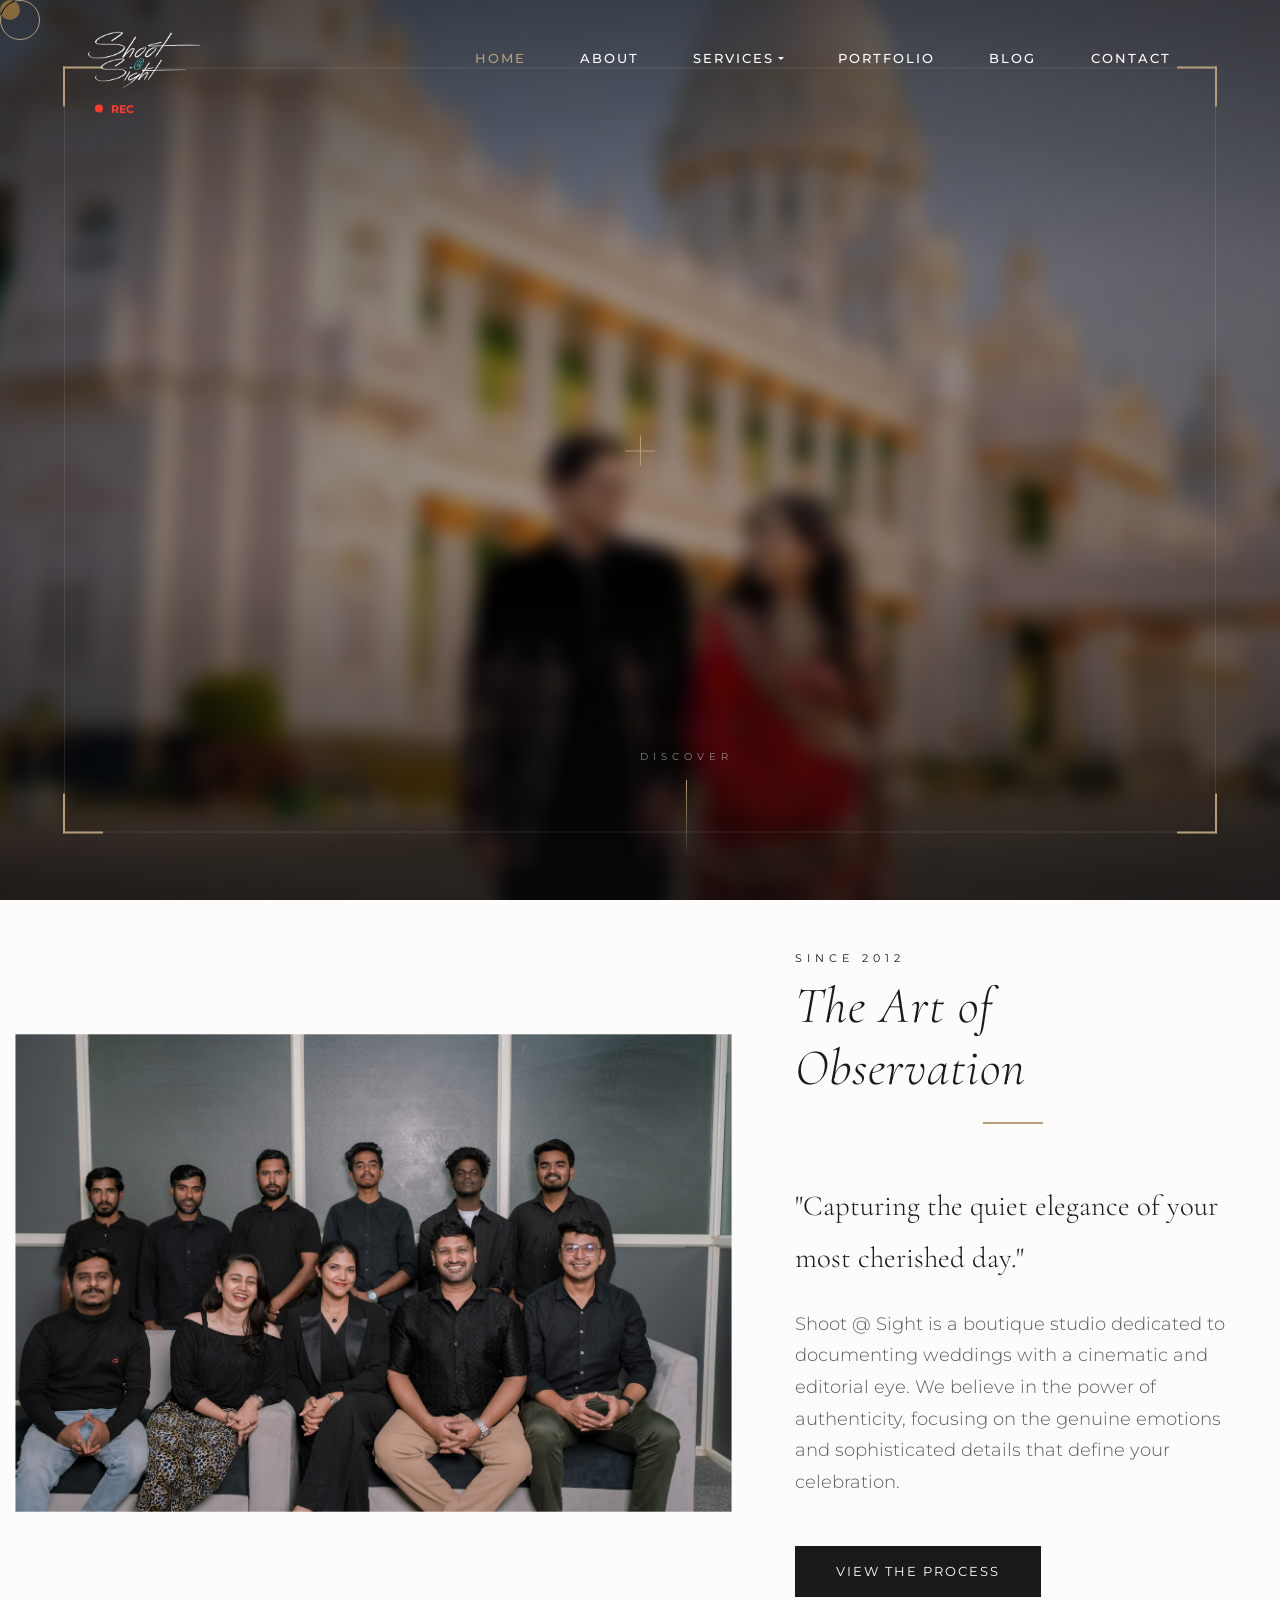
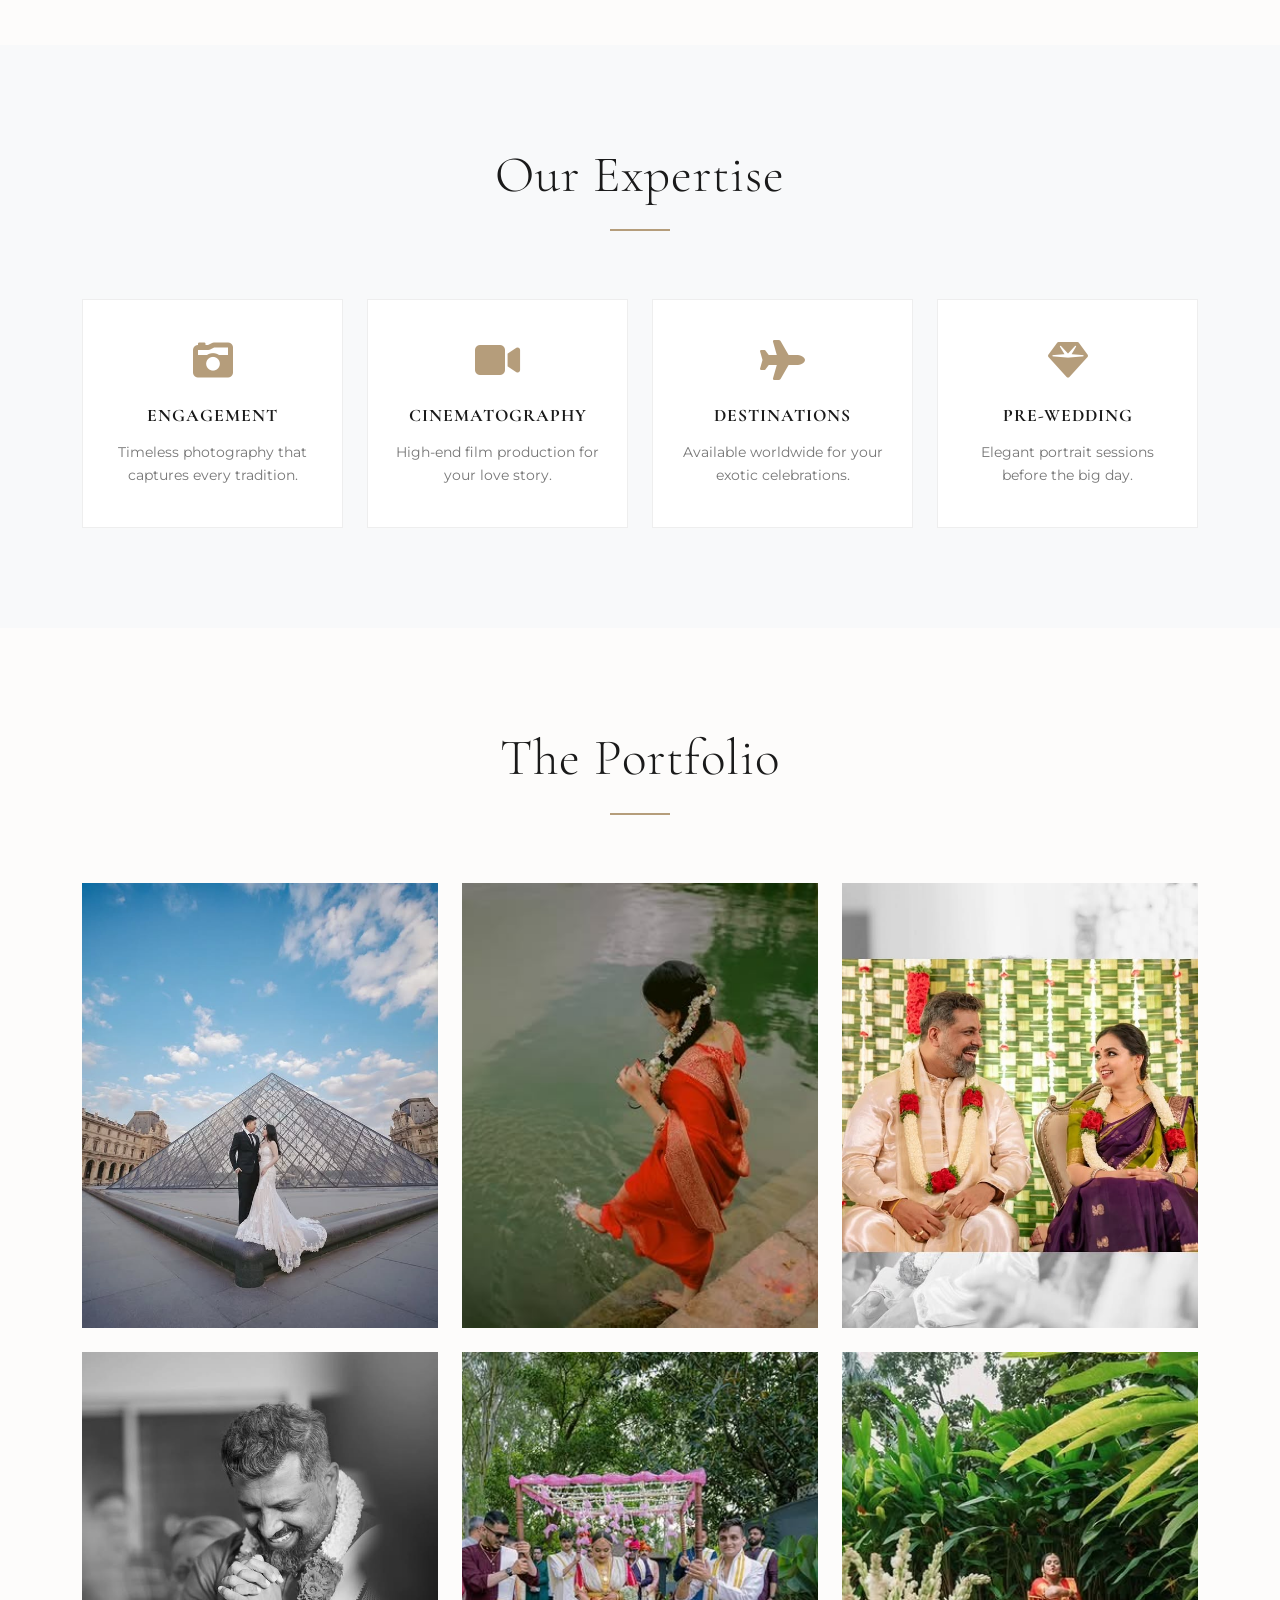
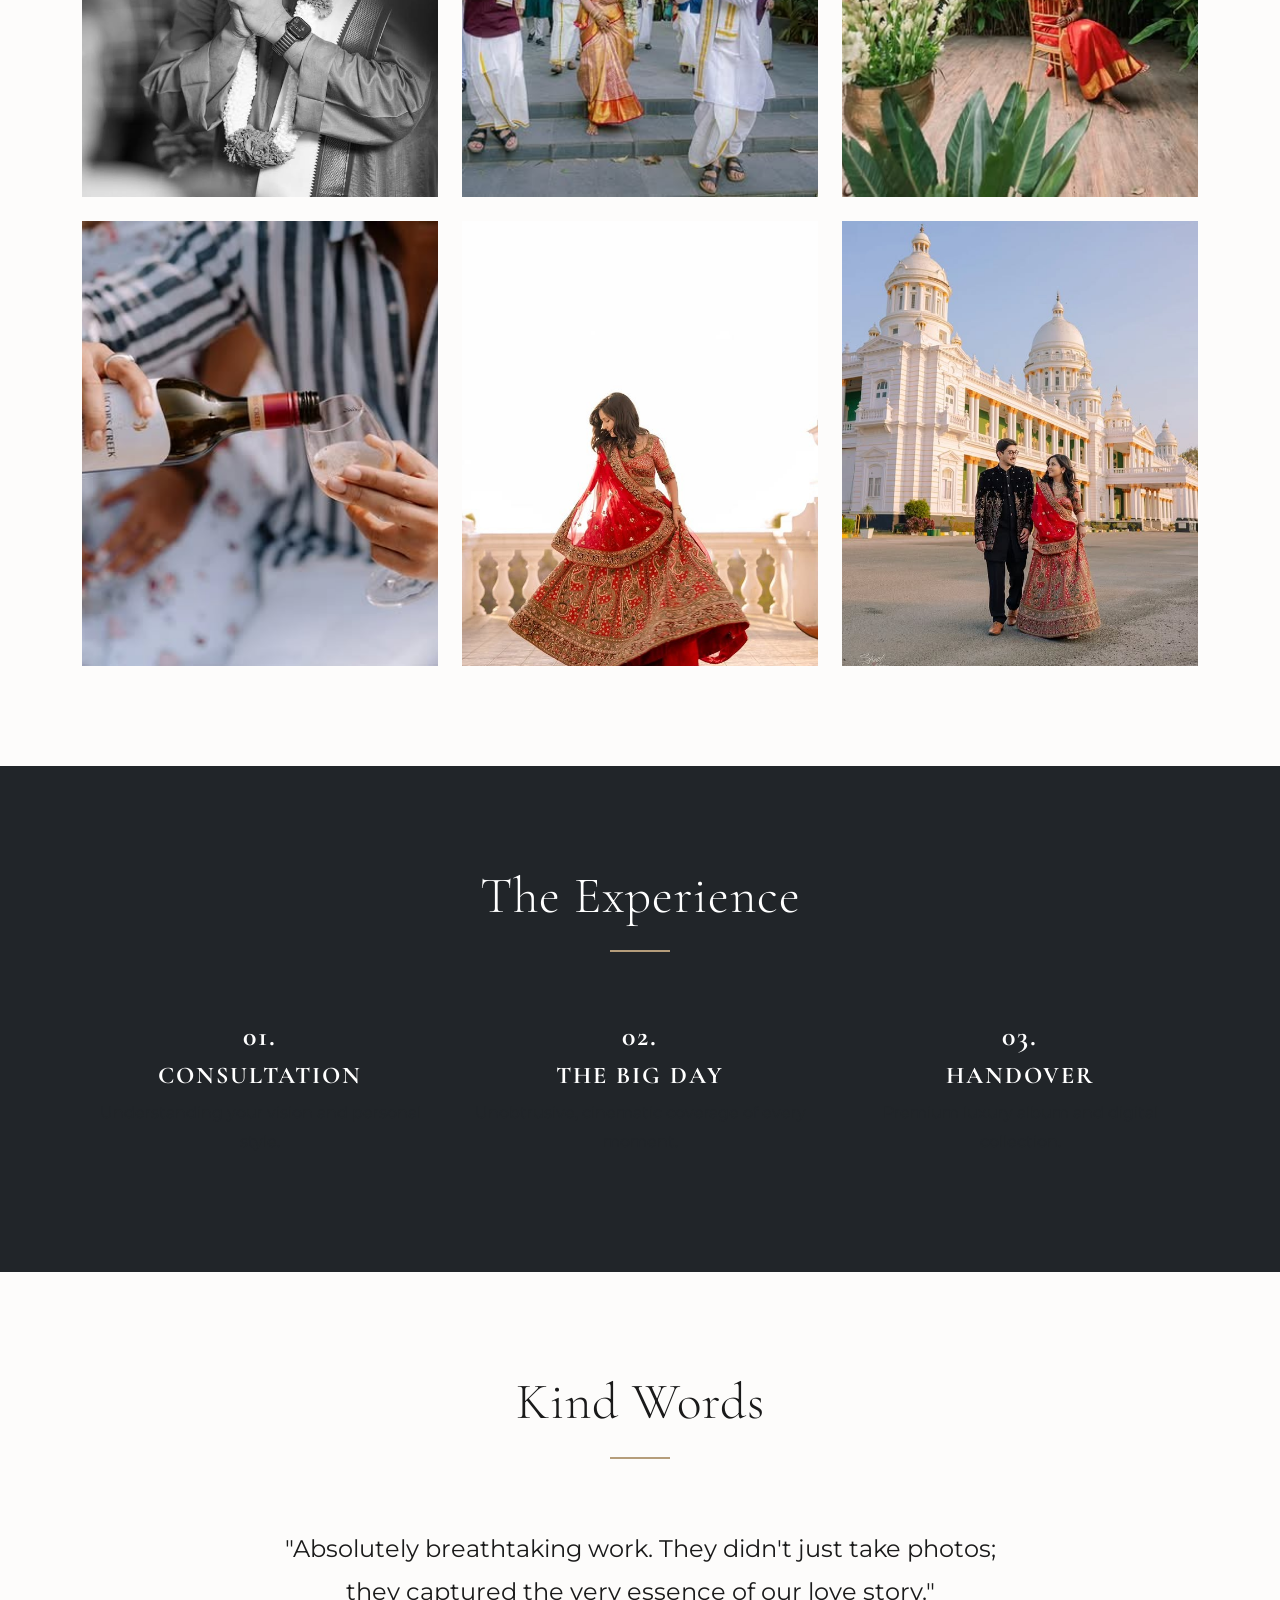
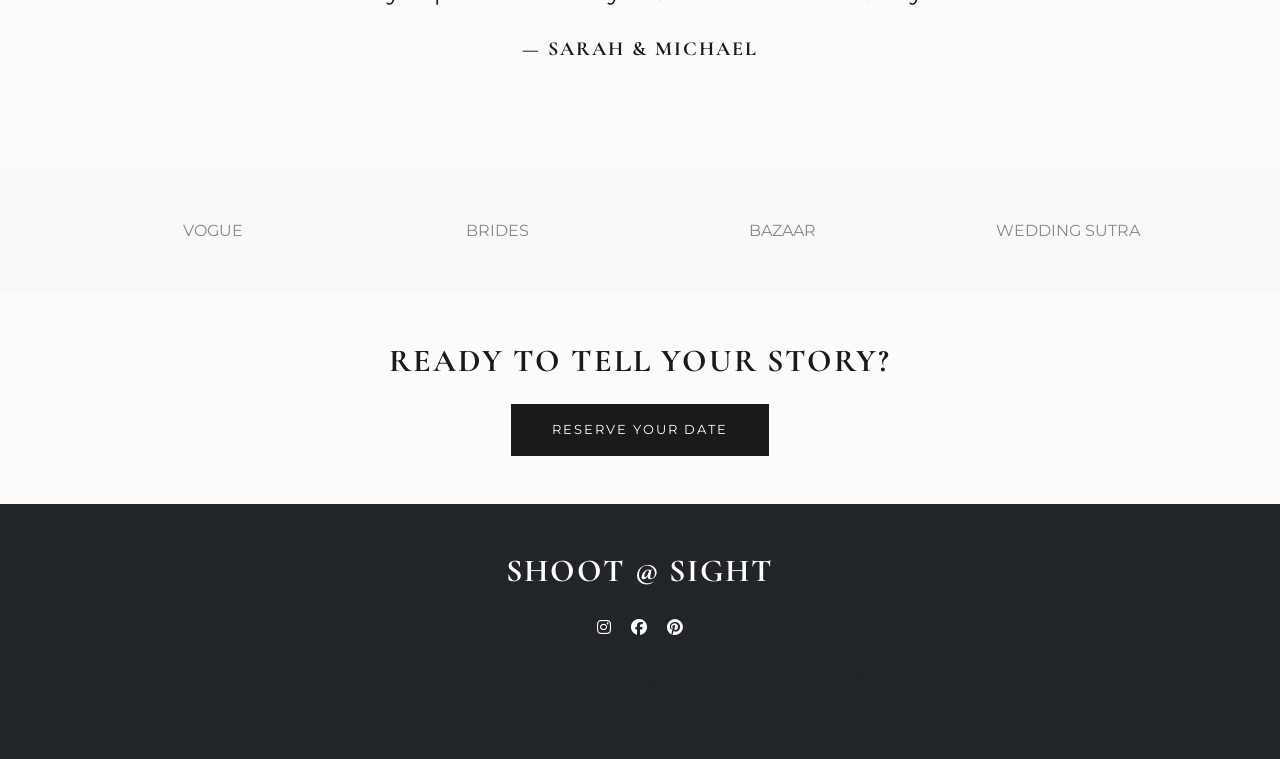
==== index.html @ 6e14373c "Initial commit: Shoot @ Sight Premium Wedding Photography Website" ====
<!DOCTYPE html>
<html lang="en">
<head>
    <meta charset="UTF-8">
    <meta name="viewport" content="width=device-width, initial-scale=1.0">
    <title>Shoot @ Sight | Premium Wedding Photography</title>
    
    <!-- Bootstrap CSS -->
    <link href="https://cdn.jsdelivr.net/npm/bootstrap@5.3.0/dist/css/bootstrap.min.css" rel="stylesheet">
    
    <!-- Google Fonts -->
    <link href="https://fonts.googleapis.com/css2?family=Montserrat:wght@300;400;500;700&family=Cormorant+Garamond:ital,wght@0,300;0,400;0,600;1,400&display=swap" rel="stylesheet">
    
    <!-- Font Awesome -->
    <link rel="stylesheet" href="https://cdnjs.cloudflare.com/ajax/libs/font-awesome/6.4.0/css/all.min.css">
    
    <!-- AOS Animation CSS -->
    <link href="https://unpkg.com/aos@2.3.1/dist/aos.css" rel="stylesheet">
    
    <!-- Custom CSS -->
    <link rel="stylesheet" href="style.css">
</head>
<body>
    <!-- Custom Cursor -->
    <div class="custom-cursor"></div>
    <div class="custom-cursor-follower"></div>

    <!-- Preloader -->
    <div id="preloader" style="position: fixed; top:0; left:0; width:100%; height:100%; background: #0f0f0f; z-index: 10001; display: flex; align-items: center; justify-content: center; color: #fff; font-family: 'Playfair Display'; letter-spacing: 5px;">
        <h2 data-aos="zoom-in">Shoot @ Sight</h2>
    </div>

    <!-- Navigation -->
    <nav class="navbar navbar-expand-lg fixed-top">
        <div class="container">
            <a class="navbar-brand" href="index.html">
                <img src="images/logo (1).png" alt="Shoot @ Sight Logo" height="60">
            </a>
            <button class="navbar-toggler text-white" type="button" data-bs-toggle="collapse" data-bs-target="#navbarNav">
                <span class="navbar-toggler-icon"></span>
            </button>
            <div class="collapse navbar-collapse" id="navbarNav">
                <ul class="navbar-nav ms-auto">
                    <li class="nav-item"><a class="nav-link active" href="index.html">Home</a></li>
                    <li class="nav-item"><a class="nav-link" href="#about">About</a></li>
                    <li class="nav-item dropdown">
                        <a class="nav-link dropdown-toggle" href="#" id="servicesDropdown" role="button" data-bs-toggle="dropdown">Services</a>
                        <ul class="dropdown-menu bg-dark">
                            <li><a class="dropdown-item text-white" href="engagement.html">Engagement</a></li>
                            <li><a class="dropdown-item text-white" href="cinematography.html">Cinematography</a></li>
                            <li><a class="dropdown-item text-white" href="destination.html">Destinations</a></li>
                            <li><a class="dropdown-item text-white" href="pre-wedding.html">Pre-Wedding</a></li>
                        </ul>
                    </li>
                    <li class="nav-item"><a class="nav-link" href="#portfolio">Portfolio</a></li>
                    <li class="nav-item"><a class="nav-link" href="blog.html">Blog</a></li>
                    <li class="nav-item"><a class="nav-link" href="contact.html">Contact</a></li>
                </ul>
            </div>
        </div>
    </nav>

    <!-- Section 1: Hero -->
    <header class="hero">
        <div class="hero-parallax-bg">
            <img src="images/img9.jpg" alt="Premium Wedding Photography" class="hero-image">
        </div>
        <div class="camera-viewfinder">
            <div class="corner tl"></div>
            <div class="corner tr"></div>
            <div class="corner bl"></div>
            <div class="corner br"></div>
            <div class="crosshair"></div>
            <div class="rec-dot">REC</div>
        </div>
        <div class="shutter-flash"></div>
        <div class="hero-dust-overlay"></div>
        <div class="hero-grain"></div>
        <div class="hero-overlay-cinematic"></div>
        
        <div class="container hero-content-premium text-center">
            <div class="scroll-indicator" data-aos="fade-up" data-aos-delay="1500">
                <span>DISCOVER</span>
                <div class="line"></div>
            </div>
        </div>
    </header>

    <section id="about" class="py-0 overflow-hidden">
        <div class="container-fluid p-0">
            <div class="row g-0 align-items-center">
                <div class="col-lg-7" data-aos="fade-right">
                    <div class="about-img-container p-lg-5">
                        <img src="images/team.jpg" alt="Photographer Team" class="img-fluid shadow-2xl" style="transform: scale(1.1); transition: transform 2s ease;">
                    </div>
                </div>
                <div class="col-lg-5" data-aos="fade-left">
                    <div class="p-5 p-lg-10">
                        <div class="section-title text-start mb-5">
                            <span class="text-gold mb-2 d-block" style="letter-spacing: 5px; font-size: 0.7rem; text-transform: uppercase;">Since 2012</span>
                            <h2 style="font-family: var(--heading-font); font-style: italic;">The Art of Observation</h2>
                        </div>
                        <p class="lead mb-4" style="font-family: var(--heading-font); font-size: 1.8rem; font-weight: 300;">"Capturing the quiet elegance of your most cherished day."</p>
                        <p class="text-muted mb-5" style="font-size: 1.1rem; font-weight: 300;">Shoot @ Sight is a boutique studio dedicated to documenting weddings with a cinematic and editorial eye. We believe in the power of authenticity, focusing on the genuine emotions and sophisticated details that define your celebration.</p>
                        <a href="contact.html" class="btn btn-premium">View The Process</a>
                    </div>
                </div>
            </div>
        </div>
    </section>

    <!-- Section 3: Services -->
    <section id="services" class="bg-light">
        <div class="container">
            <div class="section-title" data-aos="fade-up">
                <h2>Our Expertise</h2>
            </div>
            <div class="row g-4">
                <div class="col-md-3" data-aos="fade-up" data-aos-delay="100">
                    <a href="engagement.html" class="h-100 d-block text-decoration-none">
                        <div class="service-card">
                            <i class="fas fa-camera-retro"></i>
                            <h4>Engagement</h4>
                            <p>Timeless photography that captures every tradition.</p>
                        </div>
                    </a>
                </div>
                <div class="col-md-3" data-aos="fade-up" data-aos-delay="200">
                    <a href="cinematography.html" class="h-100 d-block text-decoration-none">
                        <div class="service-card">
                            <i class="fas fa-video"></i>
                            <h4>Cinematography</h4>
                            <p>High-end film production for your love story.</p>
                        </div>
                    </a>
                </div>
                <div class="col-md-3" data-aos="fade-up" data-aos-delay="300">
                    <a href="destination.html" class="h-100 d-block text-decoration-none">
                        <div class="service-card">
                            <i class="fas fa-plane"></i>
                            <h4>Destinations</h4>
                            <p>Available worldwide for your exotic celebrations.</p>
                        </div>
                    </a>
                </div>
                <div class="col-md-3" data-aos="fade-up" data-aos-delay="400">
                    <a href="pre-wedding.html" class="h-100 d-block text-decoration-none">
                        <div class="service-card">
                            <i class="fas fa-gem"></i>
                            <h4>Pre-Wedding</h4>
                            <p>Elegant portrait sessions before the big day.</p>
                        </div>
                    </a>
                </div>
            </div>
        </div>
    </section>

    <!-- Section 4: Portfolio -->
    <section id="portfolio">
        <div class="container">
            <div class="section-title" data-aos="fade-up">
                <h2>The Portfolio</h2>
            </div>
            <div class="row g-4">
                <div class="col-md-4" data-aos="zoom-in">
                    <div class="portfolio-item">
                        <img src="images/img1.jpg" alt="Portfolio 1">
                        <div class="portfolio-overlay">
                            <h4>The Ethereal Bride</h4>
                        </div>
                    </div>
                </div>
                <div class="col-md-4" data-aos="zoom-in" data-aos-delay="100">
                    <div class="portfolio-item">
                        <img src="images/img2.jpg" alt="Portfolio 2">
                        <div class="portfolio-overlay">
                            <h4>Midnight Waltz</h4>
                        </div>
                    </div>
                </div>
                <div class="col-md-4" data-aos="zoom-in" data-aos-delay="200">
                    <div class="portfolio-item">
                        <img src="images/img3.jpg" alt="Portfolio 3">
                        <div class="portfolio-overlay">
                            <h4>Timeless Details</h4>
                        </div>
                    </div>
                </div>
                <div class="col-md-4" data-aos="zoom-in">
                    <div class="portfolio-item">
                        <img src="images/img4.jpg" alt="Portfolio 4">
                        <div class="portfolio-overlay">
                            <h4>Epic Vows</h4>
                        </div>
                    </div>
                </div>
                <div class="col-md-4" data-aos="zoom-in" data-aos-delay="100">
                    <div class="portfolio-item">
                        <img src="images/img5.jpg" alt="Portfolio 5">
                        <div class="portfolio-overlay">
                            <h4>Golden Hour</h4>
                        </div>
                    </div>
                </div>
                <div class="col-md-4" data-aos="zoom-in" data-aos-delay="200">
                    <div class="portfolio-item">
                        <img src="images/img6.jpg" alt="Portfolio 6">
                        <div class="portfolio-overlay">
                            <h4>The First Look</h4>
                        </div>
                    </div>
                </div>
                <div class="col-md-4" data-aos="zoom-in">
                    <div class="portfolio-item">
                        <img src="images/img7.jpg" alt="Portfolio 7">
                        <div class="portfolio-overlay">
                            <h4>Rustic Charm</h4>
                        </div>
                    </div>
                </div>
                <div class="col-md-4" data-aos="zoom-in" data-aos-delay="100">
                    <div class="portfolio-item">
                        <img src="images/img8.jpg" alt="Portfolio 8">
                        <div class="portfolio-overlay">
                            <h4>Classic Portrait</h4>
                        </div>
                    </div>
                </div>
                <div class="col-md-4" data-aos="zoom-in" data-aos-delay="200">
                    <div class="portfolio-item">
                        <img src="images/img9.jpg" alt="Portfolio 9">
                        <div class="portfolio-overlay">
                            <h4>Grand Celebration</h4>
                        </div>
                    </div>
                </div>
            </div>
        </div>
    </section>

    <!-- Section 5: The Experience -->
    <section id="experience" class="bg-dark text-white">
        <div class="container">
            <div class="section-title" data-aos="fade-up">
                <h2 class="text-white">The Experience</h2>
            </div>
            <div class="row text-center">
                <div class="col-md-4" data-aos="fade-right">
                    <h3 class="text-gold">01.</h3>
                    <h4>Consultation</h4>
                    <p class="text-muted">Understanding your vision and personal style.</p>
                </div>
                <div class="col-md-4" data-aos="fade-up">
                    <h3 class="text-gold">02.</h3>
                    <h4>The Big Day</h4>
                    <p class="text-muted">Unobtrusive, cinematic coverage of every moment.</p>
                </div>
                <div class="col-md-4" data-aos="fade-left">
                    <h3 class="text-gold">03.</h3>
                    <h4>Handover</h4>
                    <p class="text-muted">Premium luxury album and digital collection.</p>
                </div>
            </div>
        </div>
    </section>

    <!-- Section 6: Testimonials -->
    <section id="testimonials">
        <div class="container text-center">
            <div class="section-title" data-aos="fade-up">
                <h2>Kind Words</h2>
            </div>
            <div class="row justify-content-center">
                <div class="col-lg-8" data-aos="fade-up">
                    <div id="testimonialCarousel" class="carousel slide" data-bs-ride="carousel">
                        <div class="carousel-inner">
                            <div class="carousel-item active">
                                <p class="fs-4 italic">"Absolutely breathtaking work. They didn't just take photos; they captured the very essence of our love story."</p>
                                <h5 class="mt-4 text-gold">— Sarah & Michael</h5>
                            </div>
                            <div class="carousel-item">
                                <p class="fs-4 italic">"The most professional and creative team we've ever worked with. The results are pure magic."</p>
                                <h5 class="mt-4 text-gold">— Elena & David</h5>
                            </div>
                        </div>
                    </div>
                </div>
            </div>
        </div>
    </section>

    <!-- Section 7: Featured In -->
    <section id="awards" class="py-5 bg-light">
        <div class="container text-center">
            <div class="row align-items-center opacity-50">
                <div class="col-md-3 col-6" data-aos="fade-up">VOGUE</div>
                <div class="col-md-3 col-6" data-aos="fade-up" data-aos-delay="100">BRIDES</div>
                <div class="col-md-3 col-6" data-aos="fade-up" data-aos-delay="200">BAZAAR</div>
                <div class="col-md-3 col-6" data-aos="fade-up" data-aos-delay="300">WEDDING SUTRA</div>
            </div>
        </div>
    </section>

    <!-- Section 8: CTA -->
    <section id="cta" class="text-center py-5">
        <div class="container" data-aos="zoom-out">
            <h2 class="mb-4">Ready to tell your story?</h2>
            <a href="contact.html" class="btn btn-premium">Reserve Your Date</a>
        </div>
    </section>

    <!-- Footer -->
    <footer class="bg-dark text-white py-5">
        <div class="container text-center">
            <h2 class="mb-4">Shoot @ Sight</h2>
            <div class="social-links mb-4">
                <a href="#" class="mx-2"><i class="fab fa-instagram"></i></a>
                <a href="#" class="mx-2"><i class="fab fa-facebook"></i></a>
                <a href="#" class="mx-2"><i class="fab fa-pinterest"></i></a>
            </div>
            <p class="text-muted">&copy; 2026 Shoot @ Sight Photography. All Rights Reserved.</p>
        </div>
    </footer>

    <!-- Portfolio Lightbox -->
    <div id="portfolioLightbox" class="lightbox">
        <span class="close-lightbox">&times;</span>
        <div class="lightbox-content">
            <div class="lightbox-camera-viewfinder">
                <div class="corner tl"></div>
                <div class="corner tr"></div>
                <div class="corner bl"></div>
                <div class="corner br"></div>
                <div class="crosshair"></div>
                <div class="lightbox-rec">REC</div>
            </div>
            <div class="lightbox-shutter-flash"></div>
            <img id="lightboxImg" src="" alt="Portfolio Large">
        </div>
    </div>

    <!-- Scripts -->
    <script src="https://cdn.jsdelivr.net/npm/bootstrap@5.3.0/dist/js/bootstrap.bundle.min.js"></script>
    <script src="https://unpkg.com/aos@2.3.1/dist/aos.js"></script>
    <script src="script.js"></script>
</body>
</html>
---- style.css ----
/* Design System */
:root {
    --primary-color: #1a1a1a; /* Soft Charcoal */
    --secondary-color: #b59d7b; /* Aged Brass / Rose Gold */
    --accent-color: #fdfcfb; /* Oyster White */
    --bg-light: #ffffff;
    --text-muted: #777777;
    --heading-font: 'Cormorant Garamond', serif;
    --body-font: 'Montserrat', sans-serif;
    --transition-premium: all 1s cubic-bezier(0.23, 1, 0.32, 1);
}

/* Global Styles */
html {
    scroll-behavior: smooth;
}

::selection {
    background: var(--secondary-color);
    color: var(--primary-color);
}

body {
    background-color: var(--accent-color);
    color: var(--primary-color);
    font-family: var(--body-font);
    line-height: 1.8;
    overflow-x: hidden;
    cursor: none; /* Custom cursor implementation */
}

/* Custom Cursor */
.custom-cursor {
    width: 20px;
    height: 20px;
    background: var(--secondary-color);
    border-radius: 50%;
    position: fixed;
    pointer-events: none;
    z-index: 9999;
    mix-blend-mode: difference;
    transition: transform 0.1s ease;
}

.custom-cursor-follower {
    width: 40px;
    height: 40px;
    border: 1px solid var(--secondary-color);
    border-radius: 50%;
    position: fixed;
    pointer-events: none;
    z-index: 9998;
    transition: transform 0.15s ease;
}

h1, h2, h3, h4, h5, h6 {
    font-family: var(--heading-font);
    font-weight: 700;
    text-transform: uppercase;
    letter-spacing: 2px;
}

a {
    text-decoration: none;
    transition: var(--transition-slow);
    color: inherit;
}

/* Navbar */
.navbar {
    padding: 1.5rem 0;
    transition: var(--transition-premium);
    z-index: 1000;
    border-bottom: 1px solid transparent;
}

.navbar.scrolled {
    padding: 0.8rem 0;
    background-color: rgba(255, 255, 255, 0.98);
    backdrop-filter: blur(10px);
    border-bottom: 1px solid rgba(181, 157, 123, 0.2);
}

.navbar.scrolled .nav-link {
    color: #1a1a1a;
}

.navbar-brand img {
    height: 60px;
    transition: var(--transition-premium);
    filter: invert(1) brightness(2);
}

.navbar.scrolled .navbar-brand img {
    height: 45px;
    filter: none;
}

.nav-link {
    color: #fff;
    font-size: 0.8rem;
    text-transform: uppercase;
    letter-spacing: 2px;
    margin: 0 1.2rem;
    font-weight: 500;
}

.nav-link:hover, .nav-link.active {
    color: var(--secondary-color) !important;
}

/* Hero Section */
.hero {
    height: 100vh;
    position: relative;
    overflow: hidden;
    display: flex;
    align-items: center;
    justify-content: center;
    text-align: center;
    color: #fff;
}

.hero-parallax-bg {
    position: absolute;
    top: -5%;
    left: -5%;
    width: 110%;
    height: 110%;
    z-index: -3;
    will-change: transform;
}

.hero-image {
    width: 100%;
    height: 100%;
    object-fit: cover;
    filter: brightness(1.05) contrast(1.05);
    transition: filter 0.8s cubic-bezier(0.23, 1, 0.32, 1);
}

.hero-image.initial-blur {
    filter: brightness(0.7) contrast(1.1) blur(10px);
}

.hero-image.focused {
    filter: brightness(1.05) contrast(1.05) blur(0px);
}

/* Camera Viewfinder */
.camera-viewfinder {
    position: absolute;
    top: 50%;
    left: 50%;
    transform: translate(-50%, -50%);
    width: 90%;
    height: 85%;
    border: 1px solid rgba(255,255,255,0.1);
    z-index: 10;
    pointer-events: none;
    opacity: 0;
    transition: opacity 0.5s ease;
}

.camera-viewfinder.active {
    opacity: 1;
}

.camera-viewfinder .corner {
    position: absolute;
    width: 40px;
    height: 40px;
    border: 2px solid var(--secondary-color);
}

.camera-viewfinder .tl { top: -2px; left: -2px; border-right: none; border-bottom: none; }
.camera-viewfinder .tr { top: -2px; right: -2px; border-left: none; border-bottom: none; }
.camera-viewfinder .bl { bottom: -2px; left: -2px; border-right: none; border-top: none; }
.camera-viewfinder .br { bottom: -2px; right: -2px; border-left: none; border-top: none; }

.camera-viewfinder .crosshair {
    position: absolute;
    top: 50%;
    left: 50%;
    width: 30px;
    height: 30px;
    transform: translate(-50%, -50%);
}

.camera-viewfinder .crosshair::before,
.camera-viewfinder .crosshair::after {
    content: '';
    position: absolute;
    background: var(--secondary-color);
}

.camera-viewfinder .crosshair::before {
    top: 50%;
    left: 0;
    width: 100%;
    height: 1px;
}

.camera-viewfinder .crosshair::after {
    left: 50%;
    top: 0;
    width: 1px;
    height: 100%;
}

.camera-viewfinder .rec-dot {
    position: absolute;
    top: 30px;
    left: 30px;
    color: #ff3b30;
    font-size: 0.7rem;
    font-weight: bold;
    display: flex;
    align-items: center;
    gap: 8px;
}

.camera-viewfinder .rec-dot::before {
    content: '';
    width: 8px;
    height: 8px;
    background: #ff3b30;
    border-radius: 50%;
    animation: blink 1s infinite;
}

@keyframes blink {
    0%, 100% { opacity: 1; }
    50% { opacity: 0; }
}

/* Shutter Flash */
.shutter-flash {
    position: fixed;
    top: 0;
    left: 0;
    width: 100%;
    height: 100%;
    background: #fff;
    z-index: 10002;
    opacity: 0;
    pointer-events: none;
}

.shutter-flash.flash-snap {
    animation: flashSnap 0.4s ease-out forwards;
}

@keyframes flashSnap {
    0% { opacity: 0; }
    20% { opacity: 1; }
    100% { opacity: 0; }
}

.hero-dust-overlay {
    position: absolute;
    top: 0;
    left: 0;
    width: 100%;
    height: 100%;
    background-image: url('https://www.transparenttextures.com/patterns/stardust.png');
    opacity: 0.15;
    z-index: -2;
    pointer-events: none;
    animation: dustFloat 60s linear infinite;
}

@keyframes dustFloat {
    from { background-position: 0 0; }
    to { background-position: 1000px 1000px; }
}

.hero-grain {
    position: absolute;
    top: 0;
    left: 0;
    width: 100%;
    height: 100%;
    background-image: url('https://grainy-gradients.vercel.app/noise.svg');
    opacity: 0.15;
    z-index: -1;
    pointer-events: none;
}

.hero-overlay-cinematic {
    position: absolute;
    top: 0;
    left: 0;
    width: 100%;
    height: 100%;
    background: radial-gradient(circle at 50% 50%, rgba(0,0,0,0.1) 0%, rgba(0,0,0,0.4) 100%),
                linear-gradient(0deg, rgba(15,15,15,0.6) 0%, rgba(15,15,15,0) 40%),
                linear-gradient(180deg, rgba(15,15,15,0.4) 0%, rgba(15,15,15,0) 30%);
    z-index: -1;
    backdrop-filter: contrast(1.02) saturate(1.05);
}

.hero-logo-img {
    height: 80px;
    filter: invert(1) brightness(2); /* Make black logo white/silver */
    opacity: 0.9;
}

.hero-content-premium h1 {
    font-size: clamp(3rem, 8vw, 6rem);
    color: #fff;
    font-weight: 300;
    font-style: italic;
    margin-bottom: 1.5rem;
    letter-spacing: -1px;
    text-shadow: 0 10px 40px rgba(0,0,0,0.5);
}

.hero-separator {
    width: 100px;
    height: 1px;
    background: var(--secondary-color);
    margin: 30px auto;
}

.hero-tagline {
    letter-spacing: 12px;
    text-transform: uppercase;
    font-weight: 300;
    font-size: 0.8rem;
    color: var(--secondary-color);
}

.scroll-indicator {
    position: absolute;
    bottom: 40px;
    left: 50%;
    transform: translateX(-50%);
    display: flex;
    flex-direction: column;
    align-items: center;
    gap: 15px;
}

.scroll-indicator span {
    font-size: 0.6rem;
    letter-spacing: 5px;
    color: rgba(255,255,255,0.5);
}

.scroll-indicator .line {
    width: 1px;
    height: 80px;
    background: linear-gradient(var(--secondary-color), transparent);
    animation: scrollLine 2s infinite ease-in-out;
}

@keyframes scrollLine {
    0% { transform: scaleY(0); transform-origin: top; }
    50% { transform: scaleY(1); transform-origin: top; }
    51% { transform: scaleY(1); transform-origin: bottom; }
    100% { transform: scaleY(0); transform-origin: bottom; }
}

.hero-content h1 {
    font-size: clamp(3rem, 10vw, 7rem);
    margin-bottom: 1.5rem;
    font-weight: 900;
    line-height: 1.1;
    letter-spacing: -2px;
    opacity: 0;
    transform: translateY(50px);
    animation: fadeInUpPremium 1.2s forwards 0.5s;
}

.hero-content p {
    font-size: 0.9rem;
    letter-spacing: 10px;
    text-transform: uppercase;
    font-weight: 300;
    margin-bottom: 2rem;
    opacity: 0;
    animation: fadeIn 2s forwards 1.2s;
}

/* Sections */
section {
    padding: 100px 0;
}

.section-title {
    text-align: center;
    margin-bottom: 60px;
}

.section-title h2 {
    font-size: 3.2rem;
    font-weight: 300;
    text-transform: none;
    letter-spacing: 1px;
    position: relative;
    display: inline-block;
    padding-bottom: 25px;
}

.section-title h2::after {
    content: '';
    position: absolute;
    bottom: 0;
    left: 50%;
    transform: translateX(-50%);
    width: 60px;
    height: 2px;
    background-color: var(--secondary-color);
}

/* Portfolio Gallery */
.portfolio-item {
    position: relative;
    overflow: hidden;
    margin-bottom: 0;
    cursor: none;
    aspect-ratio: 4/5;
}

.portfolio-item img {
    width: 100%;
    height: 100%;
    object-fit: cover;
    transition: transform 1.5s cubic-bezier(0.19, 1, 0.22, 1);
}

.portfolio-overlay {
    position: absolute;
    top: 0;
    left: 0;
    width: 100%;
    height: 100%;
    background: rgba(15, 15, 15, 0.9);
    display: flex;
    flex-direction: column;
    align-items: center;
    justify-content: center;
    opacity: 0;
    transition: opacity 0.8s ease;
}

.portfolio-item:hover img {
    transform: scale(1.05);
}

.portfolio-item:hover .portfolio-overlay {
    opacity: 1;
}

.portfolio-overlay h4 {
    color: var(--secondary-color);
    transform: translateY(20px);
    transition: var(--transition-slow);
}

.portfolio-item:hover .portfolio-overlay h4 {
    transform: translateY(0);
}

/* Service Cards */
.service-card {
    padding: 40px 20px;
    background: #fff;
    border: 1px solid #eee;
    text-align: center;
    transition: var(--transition-slow);
    height: 100%;
    display: flex;
    flex-direction: column;
    justify-content: center;
    align-items: center;
}

.service-card:hover {
    transform: translateY(-10px);
    box-shadow: 0 20px 40px rgba(0,0,0,0.05);
    border-color: var(--secondary-color);
}

.service-card h4 {
    font-size: 1.1rem;
    margin-bottom: 15px;
    letter-spacing: 1px;
    word-wrap: break-word;
}

.service-card p {
    font-size: 0.9rem;
    color: var(--text-muted);
    margin-bottom: 0;
    line-height: 1.6;
}

.service-card i {
    font-size: 2.5rem;
    color: var(--secondary-color);
    margin-bottom: 25px;
}

/* Blog Cards */
.blog-card {
    background: #fff;
    border: none;
    margin-bottom: 30px;
}

.blog-card img {
    width: 100%;
    height: 250px;
    object-fit: cover;
}

.blog-card-body {
    padding: 30px;
}

.blog-category {
    color: var(--secondary-color);
    font-size: 0.8rem;
    text-transform: uppercase;
    letter-spacing: 1px;
}

/* Buttons */
.btn-premium {
    background: var(--primary-color);
    color: #fff;
    padding: 15px 40px;
    border-radius: 0;
    text-transform: uppercase;
    letter-spacing: 2px;
    font-size: 0.8rem;
    border: 1px solid var(--primary-color);
    transition: var(--transition-slow);
}

.btn-premium:hover {
    background: transparent;
    color: var(--primary-color);
    letter-spacing: 4px;
    padding: 15px 50px;
}

.btn-gold {
    background: var(--secondary-color);
    color: #fff;
    padding: 12px 30px;
    border-radius: 0;
    text-transform: uppercase;
    letter-spacing: 2px;
    font-size: 0.8rem;
    border: 1px solid var(--secondary-color);
}

.btn-gold:hover {
    background: #b8962f;
    color: #fff;
}

/* Animations */
@keyframes fadeInUpPremium {
    from {
        opacity: 0;
        transform: translateY(60px);
    }
    to {
        opacity: 1;
        transform: translateY(0);
    }
}

@keyframes fadeIn {
    from { opacity: 0; }
    to { opacity: 1; }
}

/* Portfolio Lightbox */
.lightbox {
    display: none;
    position: fixed;
    top: 0;
    left: 0;
    width: 100%;
    height: 100%;
    background: rgba(15, 15, 15, 0.98);
    z-index: 10005;
    justify-content: center;
    align-items: center;
    backdrop-filter: blur(20px);
    opacity: 0;
    transition: opacity 0.5s ease;
}

.lightbox.active {
    display: flex;
    opacity: 1;
}

.lightbox-content {
    position: relative;
    max-width: 85%;
    max-height: 85vh;
    display: flex;
    justify-content: center;
    align-items: center;
}

.lightbox-content img {
    max-width: 100%;
    max-height: 85vh;
    box-shadow: 0 0 100px rgba(0,0,0,0.8);
    transition: filter 1s cubic-bezier(0.23, 1, 0.32, 1);
}

.lightbox-content img.initial-blur {
    filter: blur(30px) brightness(0.5);
}

.close-lightbox {
    position: absolute;
    top: 40px;
    right: 50px;
    color: #fff;
    font-size: 50px;
    font-weight: 200;
    cursor: pointer;
    z-index: 10006;
    transition: var(--transition-slow);
}

.close-lightbox:hover {
    color: var(--secondary-color);
    transform: rotate(90deg);
}

/* Lightbox Camera Effects */
.lightbox-camera-viewfinder {
    position: absolute;
    width: 95%;
    height: 95%;
    border: 1px solid rgba(255,255,255,0.05);
    z-index: 10;
    pointer-events: none;
    opacity: 0;
    transition: opacity 0.4s ease;
}

.lightbox-camera-viewfinder.active {
    opacity: 1;
}

.lightbox-camera-viewfinder .corner {
    position: absolute;
    width: 30px;
    height: 30px;
    border: 1.5px solid var(--secondary-color);
}

.lightbox-camera-viewfinder .tl { top: -2px; left: -2px; border-right: none; border-bottom: none; }
.lightbox-camera-viewfinder .tr { top: -2px; right: -2px; border-left: none; border-bottom: none; }
.lightbox-camera-viewfinder .bl { bottom: -2px; left: -2px; border-right: none; border-top: none; }
.lightbox-camera-viewfinder .br { bottom: -2px; right: -2px; border-left: none; border-top: none; }

.lightbox-camera-viewfinder .crosshair {
    position: absolute;
    top: 50%;
    left: 50%;
    width: 20px;
    height: 20px;
    transform: translate(-50%, -50%);
}

.lightbox-camera-viewfinder .crosshair::before,
.lightbox-camera-viewfinder .crosshair::after {
    content: '';
    position: absolute;
    background: var(--secondary-color);
}

.lightbox-camera-viewfinder .crosshair::before { top: 50%; left: 0; width: 100%; height: 1px; }
.lightbox-camera-viewfinder .crosshair::after { left: 50%; top: 0; width: 1px; height: 100%; }

.lightbox-rec {
    position: absolute;
    top: 20px;
    left: 20px;
    color: #ff3b30;
    font-size: 0.6rem;
    font-weight: bold;
    display: flex;
    align-items: center;
    gap: 5px;
}

.lightbox-rec::before {
    content: '';
    width: 6px;
    height: 6px;
    background: #ff3b30;
    border-radius: 50%;
    animation: blink 1s infinite;
}

.lightbox-shutter-flash {
    position: absolute;
    top: 0;
    left: 0;
    width: 100%;
    height: 100%;
    background: #fff;
    z-index: 10004;
    opacity: 0;
    pointer-events: none;
}

.lightbox-shutter-flash.flash-snap {
    animation: flashSnap 0.4s ease-out forwards;
}

/* Custom Scrollbar */
::-webkit-scrollbar {
    width: 8px;
}

::-webkit-scrollbar-track {
    background: var(--accent-color);
}

::-webkit-scrollbar-thumb {
    background: var(--secondary-color);
}

::-webkit-scrollbar-thumb:hover {
    background: var(--primary-color);
}
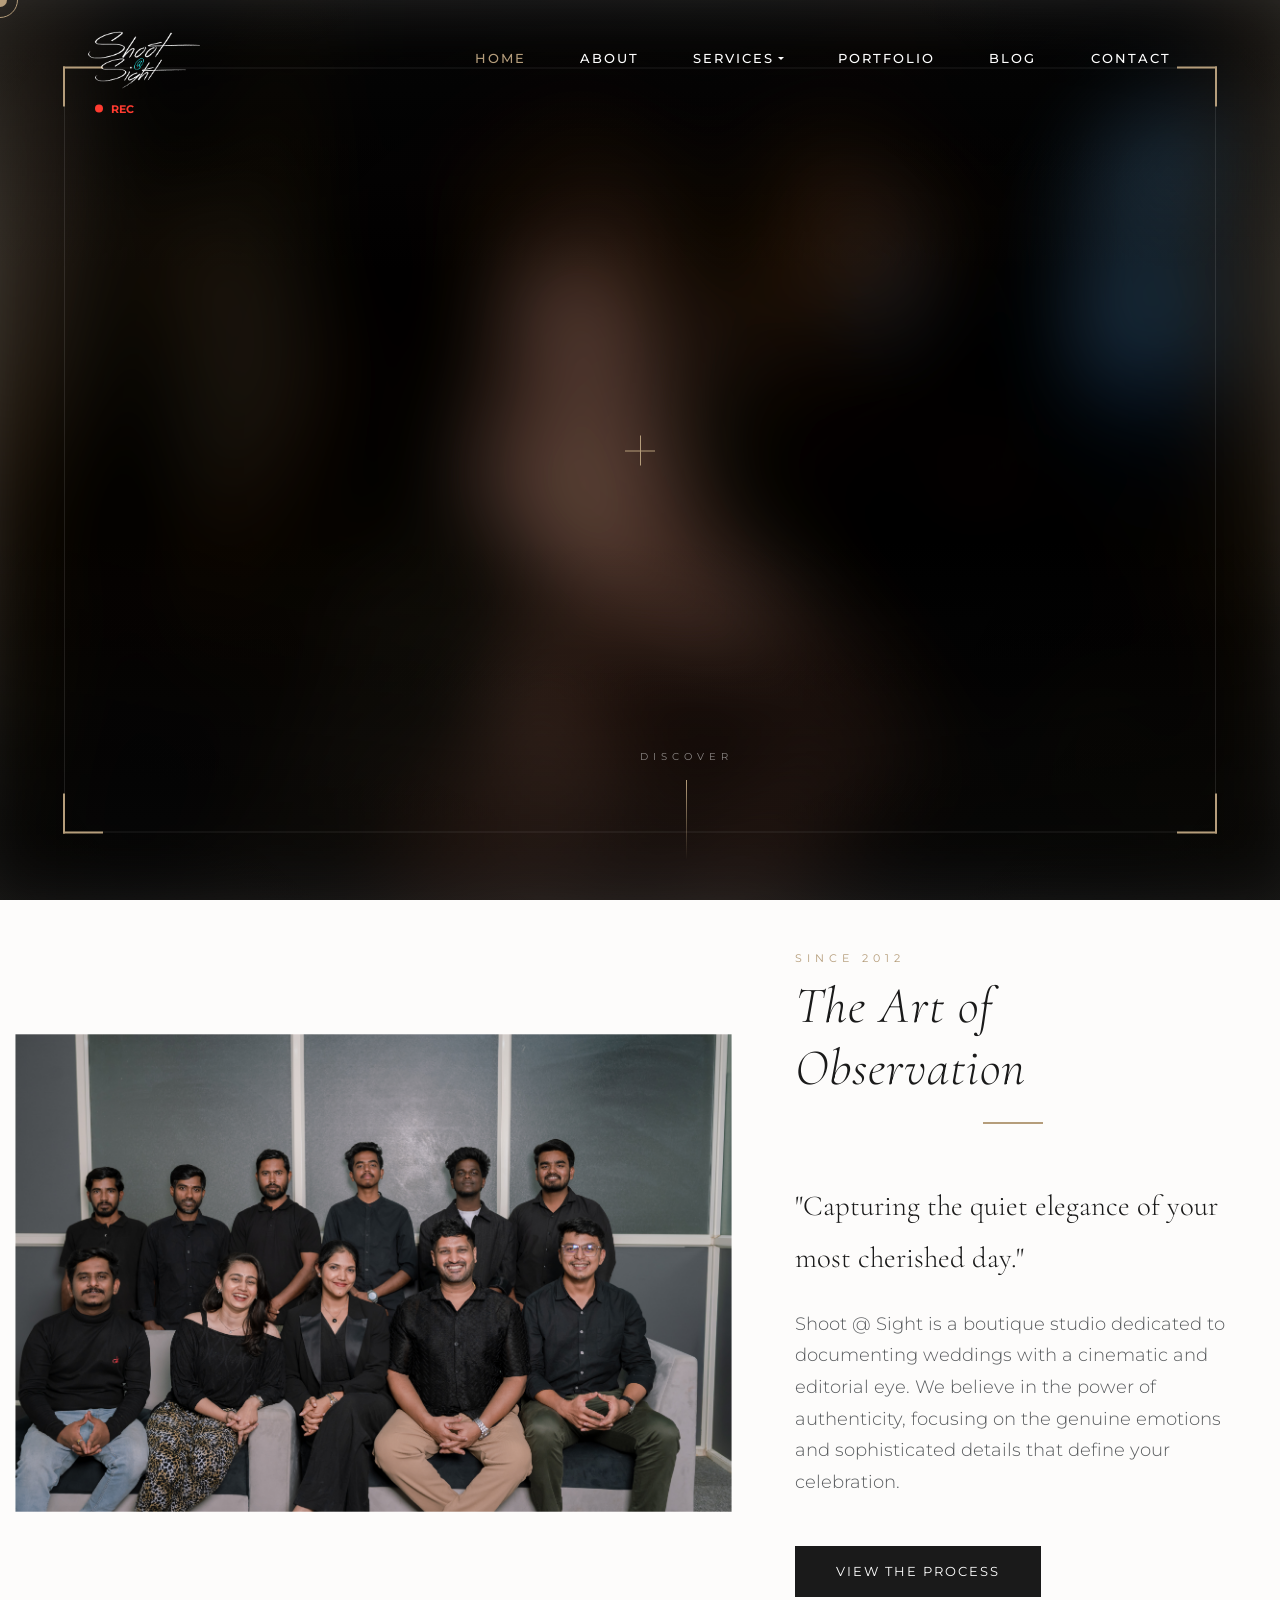
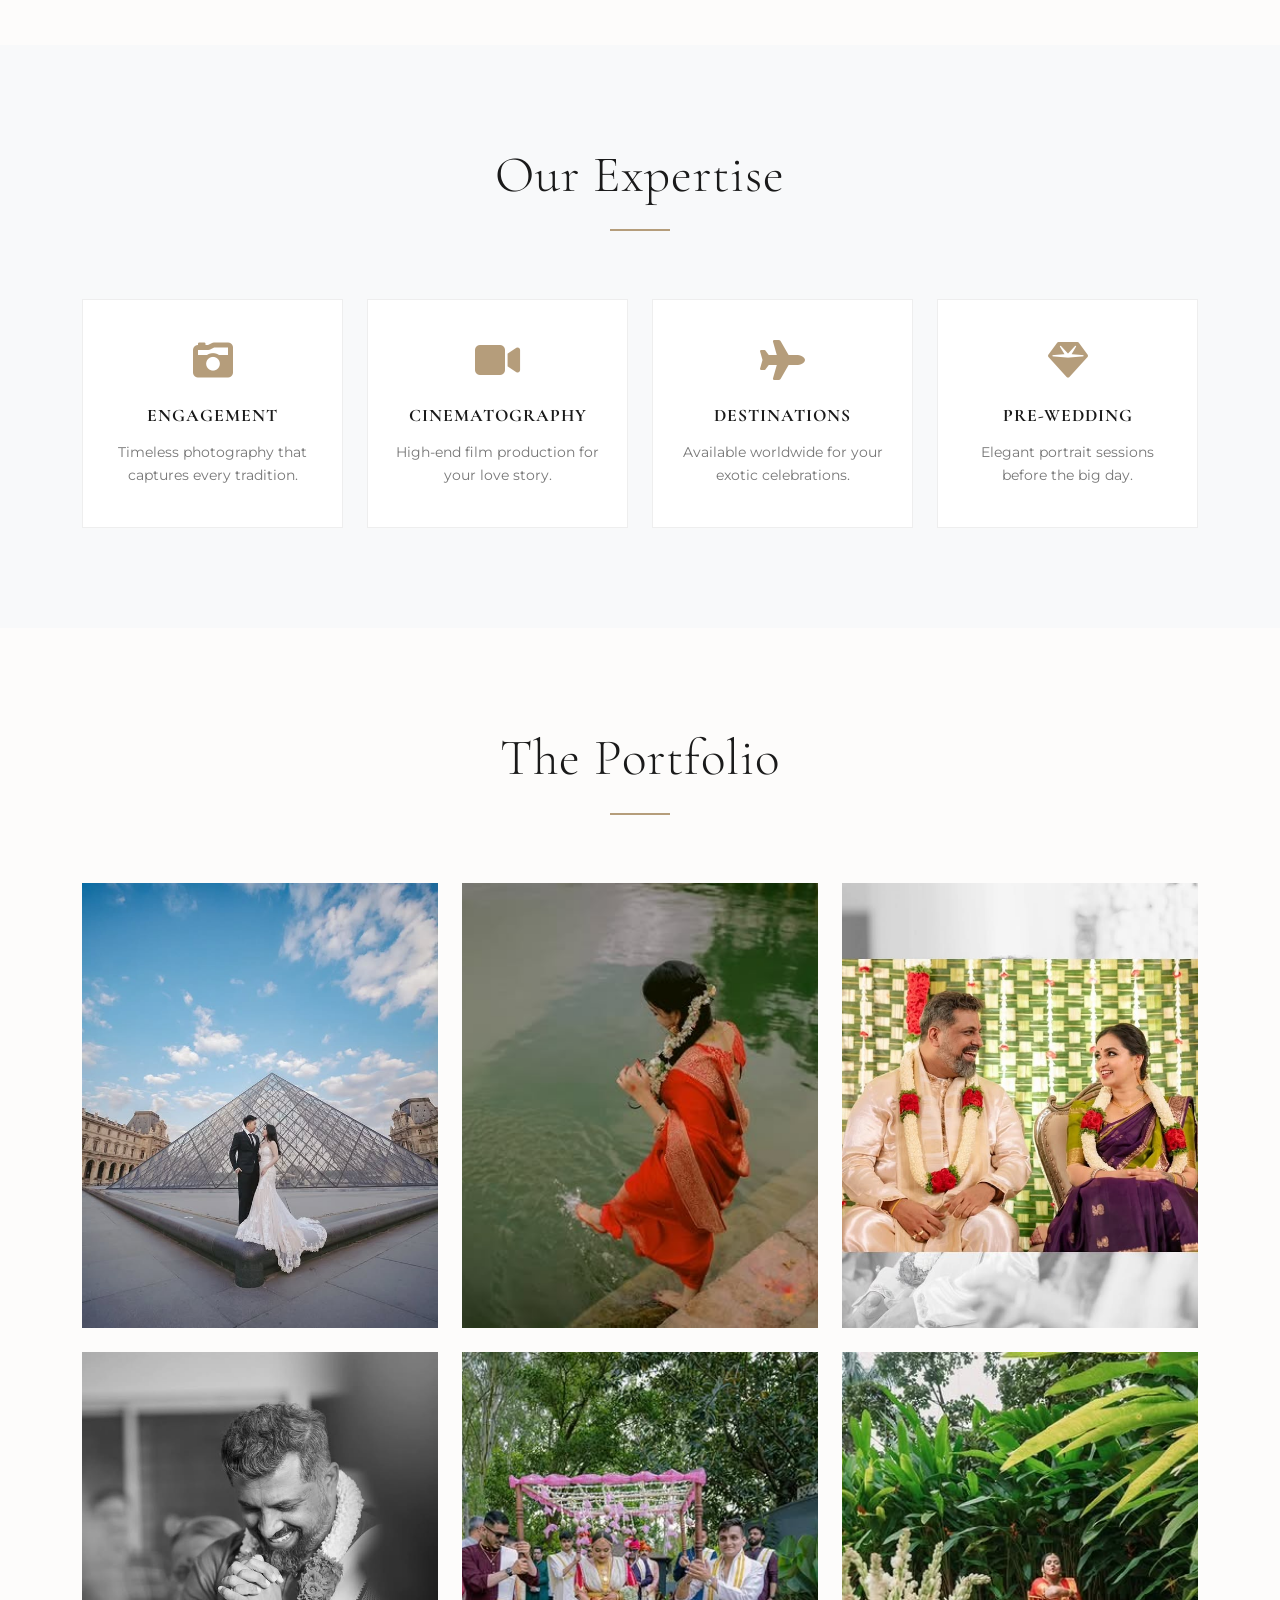
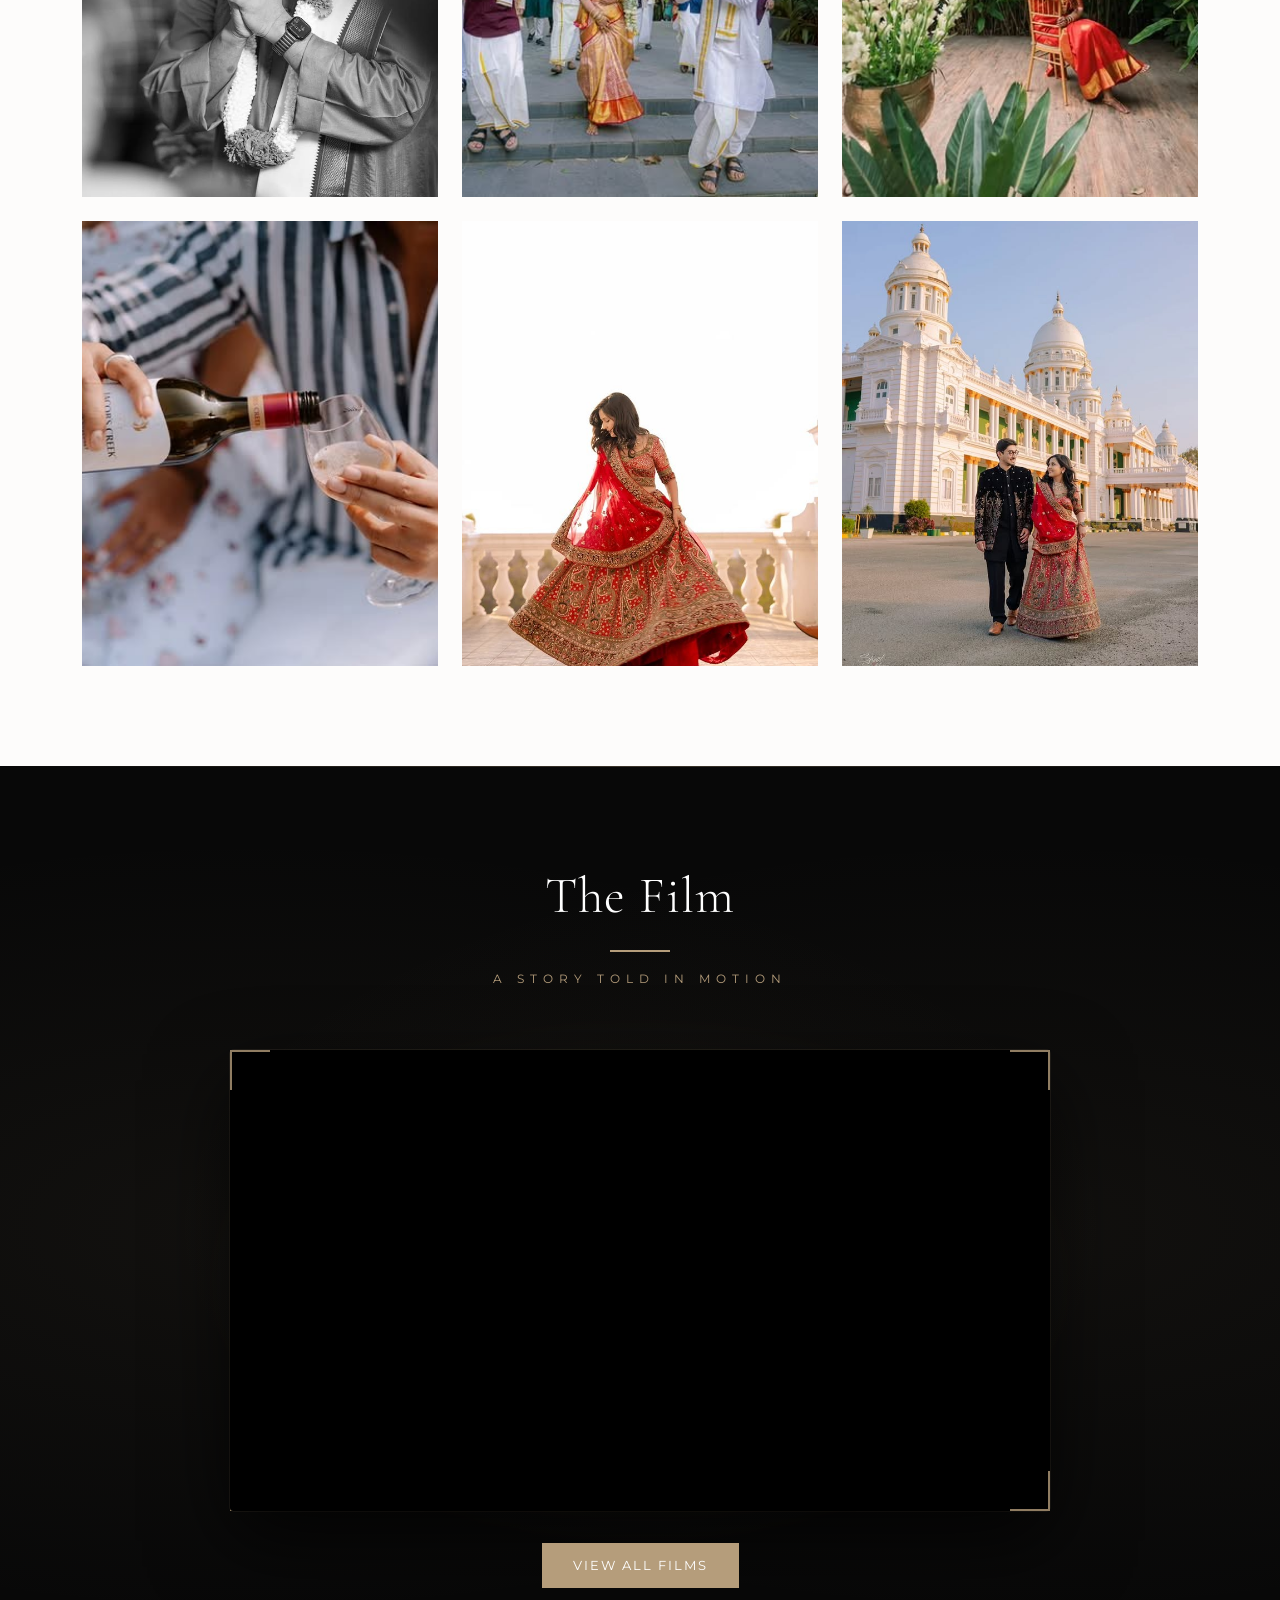
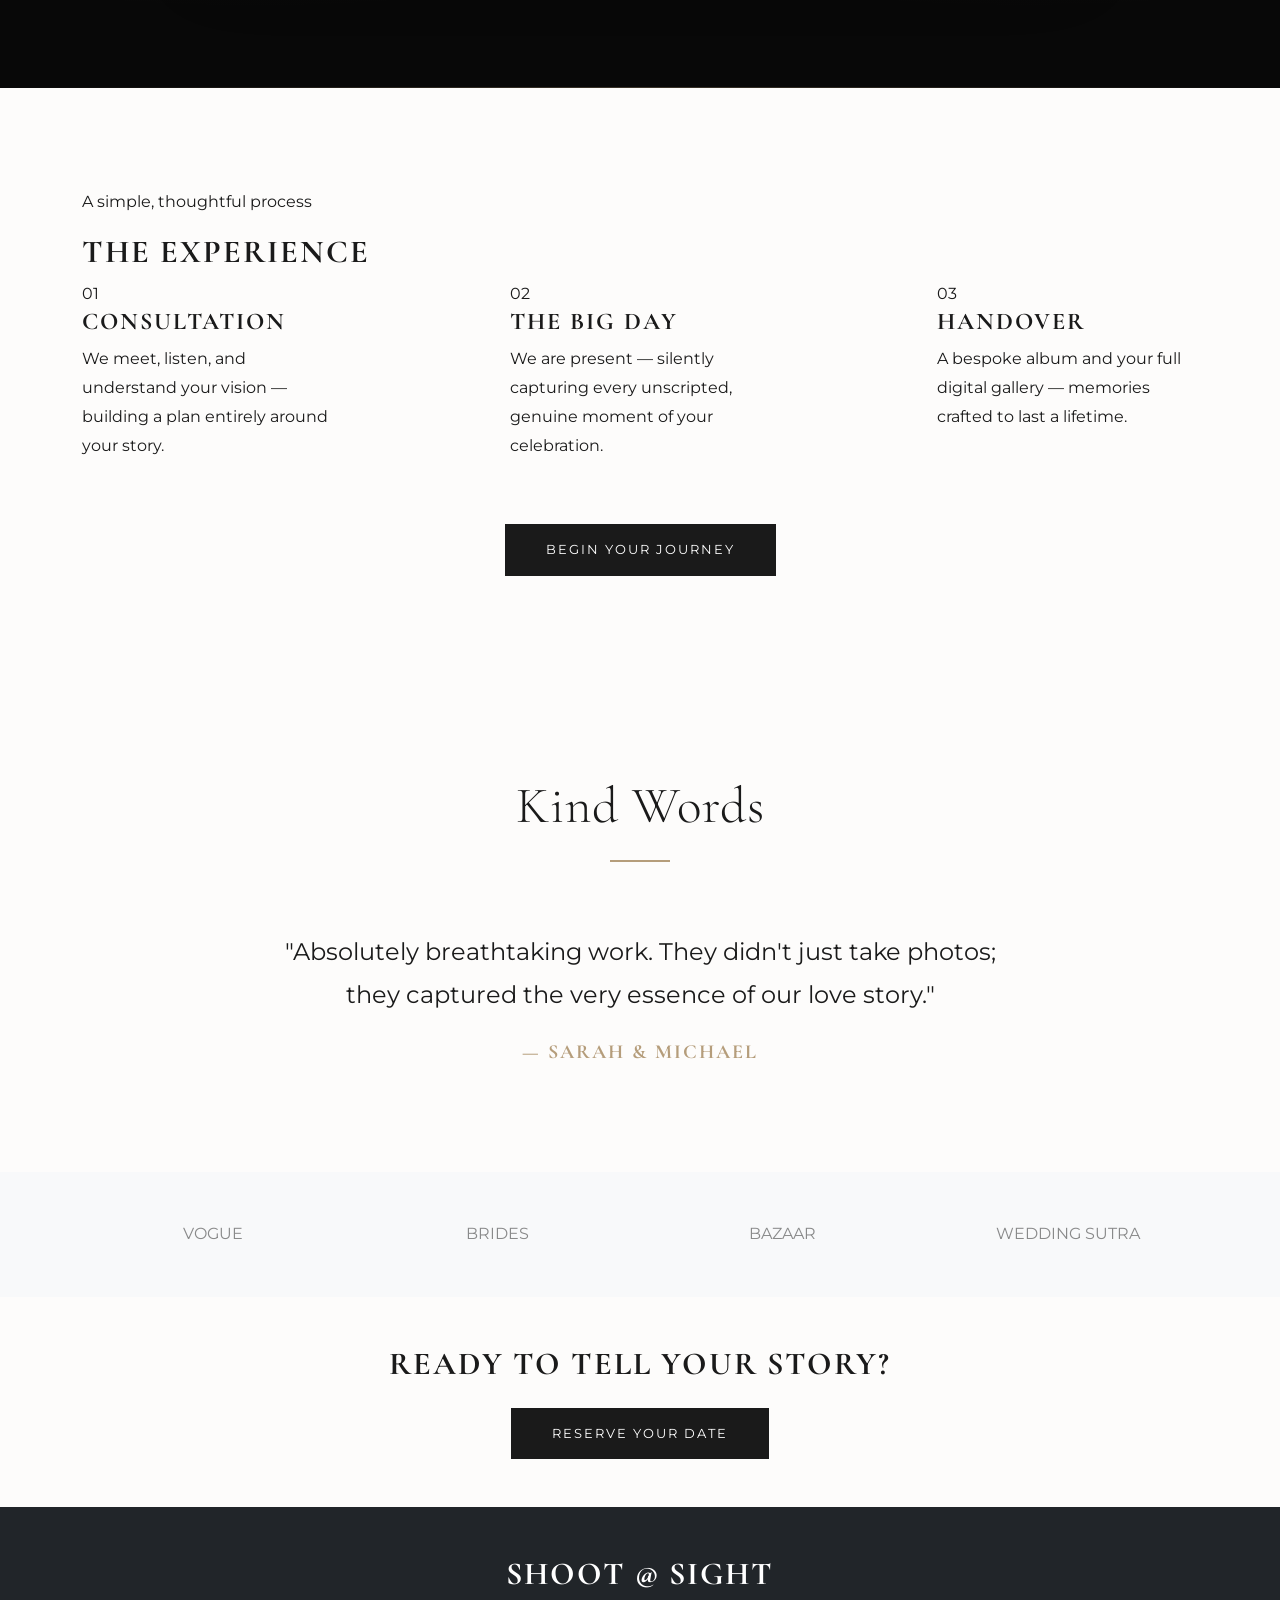
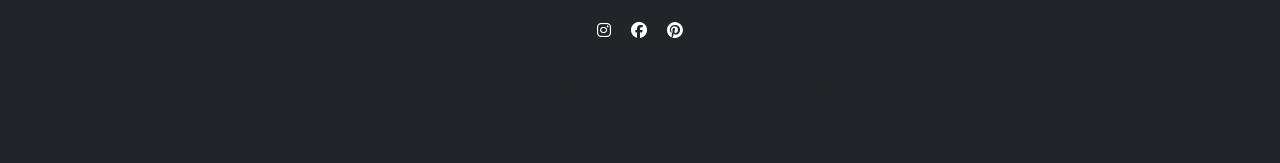
==== commit 81576f78: "Optimize Shoot @ Sight: Premium wedding design, floral contact form with bloom animation, redesigned" ====
--- a/index.html
+++ b/index.html
@@ -26,8 +26,8 @@
     <div class="custom-cursor-follower"></div>
 
     <!-- Preloader -->
-    <div id="preloader" style="position: fixed; top:0; left:0; width:100%; height:100%; background: #0f0f0f; z-index: 10001; display: flex; align-items: center; justify-content: center; color: #fff; font-family: 'Playfair Display'; letter-spacing: 5px;">
-        <h2 data-aos="zoom-in">Shoot @ Sight</h2>
+    <div id="preloader" style="position: fixed; top:0; left:0; width:100%; height:100%; background: #0f0f0f; z-index: 10001; display: flex; align-items: center; justify-content: center;">
+        <img src="images/logo (1).png" alt="Shoot @ Sight" style="height: 90px; filter: invert(1) brightness(2); opacity: 0; animation: preloaderFadeIn 0.8s forwards 0.3s;">
     </div>
 
     <!-- Navigation -->
@@ -63,7 +63,7 @@
     <!-- Section 1: Hero -->
     <header class="hero">
         <div class="hero-parallax-bg">
-            <img src="images/img9.jpg" alt="Premium Wedding Photography" class="hero-image">
+            <img src="images/hero_image_v2.png" alt="Premium Wedding Photography" class="hero-image initial-blur">
         </div>
         <div class="camera-viewfinder">
             <div class="corner tl"></div>
@@ -239,29 +239,109 @@
         </div>
     </section>
 
+    <!-- Section: Cinematic Film -->
+    <section id="film" class="video-section">
+        <div class="video-section-bg"></div>
+        <div class="container position-relative" style="z-index:2;">
+
+            <!-- Title -->
+            <div class="section-title" data-aos="fade-up">
+                <h2 class="text-white">The Film</h2>
+                <p class="text-gold mt-2" style="letter-spacing:6px; font-size:0.75rem; text-transform:uppercase;">A story told in motion</p>
+            </div>
+
+            <!-- Stylish video card -->
+            <div class="video-card" data-aos="fade-up" data-aos-delay="150">
+                <div class="video-card-glow"></div>
+                <div class="video-corner tl"></div>
+                <div class="video-corner tr"></div>
+                <div class="video-corner bl"></div>
+                <div class="video-corner br"></div>
+                <div class="video-responsive">
+                    <iframe
+                        id="filmIframe"
+                        src="https://www.youtube.com/embed/uJYT8dm1YKg?controls=0&modestbranding=1&rel=0&iv_load_policy=3&showinfo=0&mute=1&autoplay=1&loop=1&playlist=uJYT8dm1YKg"
+                        title="Shoot @ Sight Cinematic Film"
+                        frameborder="0"
+                        allow="accelerometer; autoplay; clipboard-write; encrypted-media; gyroscope; picture-in-picture"
+                        allowfullscreen>
+                    </iframe>
+                </div>
+                <!-- Logo/UI blockers -->
+                <div class="video-block-logo"></div>
+            </div>
+
+            <!-- CTA -->
+            <div class="text-center mt-4" data-aos="fade-up" data-aos-delay="300">
+                <a href="cinematography.html" class="btn btn-gold">View All Films</a>
+            </div>
+        </div>
+    </section>
+
     <!-- Section 5: The Experience -->
-    <section id="experience" class="bg-dark text-white">
+    <section id="experience" class="exp-light-section">
         <div class="container">
-            <div class="section-title" data-aos="fade-up">
-                <h2 class="text-white">The Experience</h2>
-            </div>
-            <div class="row text-center">
-                <div class="col-md-4" data-aos="fade-right">
-                    <h3 class="text-gold">01.</h3>
-                    <h4>Consultation</h4>
-                    <p class="text-muted">Understanding your vision and personal style.</p>
-                </div>
-                <div class="col-md-4" data-aos="fade-up">
-                    <h3 class="text-gold">02.</h3>
-                    <h4>The Big Day</h4>
-                    <p class="text-muted">Unobtrusive, cinematic coverage of every moment.</p>
-                </div>
-                <div class="col-md-4" data-aos="fade-left">
-                    <h3 class="text-gold">03.</h3>
-                    <h4>Handover</h4>
-                    <p class="text-muted">Premium luxury album and digital collection.</p>
-                </div>
-            </div>
+
+            <!-- Heading -->
+            <div class="exp-light-header" data-aos="fade-up">
+                <p class="exp-light-label">A simple, thoughtful process</p>
+                <h2 class="exp-light-title">The Experience</h2>
+            </div>
+
+            <!-- Timeline steps -->
+            <div class="exp-light-timeline">
+
+                <!-- Horizontal connector line (desktop) -->
+                <div class="exp-light-rule" data-aos="fade-up" data-aos-delay="100">
+                    <div class="exp-light-rule-fill"></div>
+                </div>
+
+                <div class="row justify-content-between">
+
+                    <!-- Step 1 -->
+                    <div class="col-lg-3 col-md-4" data-aos="fade-up" data-aos-delay="0">
+                        <div class="exp-light-step">
+                            <div class="exp-light-dot">
+                                <span class="exp-light-dot-inner"></span>
+                            </div>
+                            <div class="exp-light-step-num">01</div>
+                            <h4 class="exp-light-step-title">Consultation</h4>
+                            <p class="exp-light-step-text">We meet, listen, and understand your vision — building a plan entirely around your story.</p>
+                        </div>
+                    </div>
+
+                    <!-- Step 2 -->
+                    <div class="col-lg-3 col-md-4" data-aos="fade-up" data-aos-delay="150">
+                        <div class="exp-light-step exp-light-step--mid">
+                            <div class="exp-light-dot">
+                                <span class="exp-light-dot-inner"></span>
+                            </div>
+                            <div class="exp-light-step-num">02</div>
+                            <h4 class="exp-light-step-title">The Big Day</h4>
+                            <p class="exp-light-step-text">We are present — silently capturing every unscripted, genuine moment of your celebration.</p>
+                        </div>
+                    </div>
+
+                    <!-- Step 3 -->
+                    <div class="col-lg-3 col-md-4" data-aos="fade-up" data-aos-delay="300">
+                        <div class="exp-light-step">
+                            <div class="exp-light-dot">
+                                <span class="exp-light-dot-inner"></span>
+                            </div>
+                            <div class="exp-light-step-num">03</div>
+                            <h4 class="exp-light-step-title">Handover</h4>
+                            <p class="exp-light-step-text">A bespoke album and your full digital gallery — memories crafted to last a lifetime.</p>
+                        </div>
+                    </div>
+
+                </div>
+            </div>
+
+            <!-- CTA -->
+            <div class="text-center mt-5" data-aos="fade-up" data-aos-delay="400">
+                <a href="contact.html" class="btn btn-premium">Begin Your Journey</a>
+            </div>
+
         </div>
     </section>
 
--- a/style.css
+++ b/style.css
@@ -31,26 +31,31 @@
 
 /* Custom Cursor */
 .custom-cursor {
-    width: 20px;
-    height: 20px;
+    width: 14px;
+    height: 14px;
     background: var(--secondary-color);
     border-radius: 50%;
     position: fixed;
+    top: 0;
+    left: 0;
     pointer-events: none;
     z-index: 9999;
-    mix-blend-mode: difference;
-    transition: transform 0.1s ease;
+    transition: transform 0.08s ease;
+    transform: translate(-50%, -50%);
 }
 
 .custom-cursor-follower {
-    width: 40px;
-    height: 40px;
-    border: 1px solid var(--secondary-color);
+    width: 36px;
+    height: 36px;
+    border: 1.5px solid var(--secondary-color);
     border-radius: 50%;
     position: fixed;
+    top: 0;
+    left: 0;
     pointer-events: none;
     z-index: 9998;
-    transition: transform 0.15s ease;
+    transition: transform 0.18s ease;
+    transform: translate(-50%, -50%);
 }
 
 h1, h2, h3, h4, h5, h6 {
@@ -140,11 +145,12 @@
 }
 
 .hero-image.initial-blur {
-    filter: brightness(0.7) contrast(1.1) blur(10px);
+    filter: brightness(0.6) contrast(1.2) blur(50px);
 }
 
 .hero-image.focused {
     filter: brightness(1.05) contrast(1.05) blur(0px);
+    transition: filter 1.0s cubic-bezier(0.19, 1, 0.22, 1);
 }
 
 /* Camera Viewfinder */
@@ -580,6 +586,11 @@
     to { opacity: 1; }
 }
 
+@keyframes preloaderFadeIn {
+    from { opacity: 0; transform: scale(0.85); }
+    to   { opacity: 1; transform: scale(1); }
+}
+
 /* Portfolio Lightbox */
 .lightbox {
     display: none;
@@ -736,6 +747,943 @@
     background: var(--secondary-color);
 }
 
+
+
 ::-webkit-scrollbar-thumb:hover {
     background: var(--primary-color);
 }
+
+/* ============================================
+   THE EXPERIENCE SECTION
+   ============================================ */
+.experience-section {
+    position: relative;
+    padding: 120px 0;
+    background: #0a0a0a;
+    overflow: hidden;
+}
+
+/* Dark vignette overlay */
+.exp-bg-overlay {
+    position: absolute;
+    inset: 0;
+    background:
+        radial-gradient(ellipse at 50% 0%,   rgba(181,157,123,0.08) 0%, transparent 55%),
+        radial-gradient(ellipse at 50% 100%, rgba(0,0,0,0.5)        0%, transparent 70%);
+    pointer-events: none;
+}
+
+/* Subtle grain texture */
+.exp-grain {
+    position: absolute;
+    inset: 0;
+    background-image: url('https://grainy-gradients.vercel.app/noise.svg');
+    opacity: 0.04;
+    pointer-events: none;
+}
+
+/* Eyebrow label */
+.exp-eyebrow {
+    display: block;
+    font-family: var(--body-font);
+    font-size: 0.68rem;
+    letter-spacing: 7px;
+    text-transform: uppercase;
+    color: var(--secondary-color);
+    margin-bottom: 16px;
+}
+
+/* Section heading */
+.exp-heading {
+    font-family: var(--heading-font);
+    font-size: clamp(2.6rem, 5vw, 4rem);
+    font-weight: 300;
+    color: #fff;
+    letter-spacing: 1px;
+    margin-bottom: 24px;
+}
+
+/* Gold icon divider */
+.exp-divider {
+    display: flex;
+    align-items: center;
+    justify-content: center;
+    gap: 16px;
+    color: var(--secondary-color);
+    font-size: 0.9rem;
+}
+.exp-divider span {
+    display: block;
+    width: 60px;
+    height: 1px;
+    background: var(--secondary-color);
+    opacity: 0.5;
+}
+
+/* ── Step Card ── */
+.exp-card {
+    position: relative;
+    padding: 48px 36px 40px;
+    background: rgba(255,255,255,0.03);
+    border: 1px solid rgba(181,157,123,0.1);
+    border-radius: 2px;
+    text-align: center;
+    transition: background 0.5s ease, border-color 0.5s ease, transform 0.5s cubic-bezier(0.23,1,0.32,1);
+    height: 100%;
+    overflow: hidden;
+}
+
+.exp-card::before {
+    content: '';
+    position: absolute;
+    inset: 0;
+    background: radial-gradient(ellipse at 50% 0%, rgba(181,157,123,0.08) 0%, transparent 70%);
+    opacity: 0;
+    transition: opacity 0.5s ease;
+}
+
+.exp-card:hover {
+    background: rgba(181,157,123,0.05);
+    border-color: rgba(181,157,123,0.3);
+    transform: translateY(-8px);
+}
+
+.exp-card:hover::before { opacity: 1; }
+
+/* Bottom gold accent line that grows on hover */
+.exp-card-line {
+    position: absolute;
+    bottom: 0;
+    left: 50%;
+    transform: translateX(-50%);
+    width: 0;
+    height: 2px;
+    background: var(--secondary-color);
+    transition: width 0.5s cubic-bezier(0.23,1,0.32,1);
+}
+.exp-card:hover .exp-card-line { width: 60%; }
+
+/* Step number */
+.exp-card-num {
+    font-family: var(--heading-font);
+    font-size: 5rem;
+    font-weight: 700;
+    color: rgba(181,157,123,0.08);
+    line-height: 1;
+    position: absolute;
+    top: 16px;
+    left: 50%;
+    transform: translateX(-50%);
+    letter-spacing: -2px;
+    transition: color 0.5s ease;
+    user-select: none;
+}
+.exp-card:hover .exp-card-num { color: rgba(181,157,123,0.15); }
+
+/* Icon circle */
+.exp-card-icon-wrap {
+    width: 72px;
+    height: 72px;
+    border-radius: 50%;
+    border: 1px solid rgba(181,157,123,0.3);
+    display: flex;
+    align-items: center;
+    justify-content: center;
+    margin: 0 auto 28px;
+    position: relative;
+    z-index: 1;
+    transition: border-color 0.4s ease, box-shadow 0.4s ease, background 0.4s ease;
+}
+.exp-card:hover .exp-card-icon-wrap {
+    border-color: var(--secondary-color);
+    background: rgba(181,157,123,0.08);
+    box-shadow: 0 0 30px rgba(181,157,123,0.15);
+}
+
+.exp-card-icon {
+    font-size: 1.5rem;
+    color: var(--secondary-color);
+    transition: transform 0.4s ease;
+}
+.exp-card:hover .exp-card-icon { transform: scale(1.15); }
+
+/* Card text */
+.exp-card-title {
+    font-family: var(--heading-font);
+    font-size: 1.5rem;
+    font-weight: 400;
+    color: #fff;
+    letter-spacing: 1px;
+    margin-bottom: 14px;
+    position: relative;
+    z-index: 1;
+}
+
+.exp-card-text {
+    font-family: var(--body-font);
+    font-size: 0.88rem;
+    color: rgba(255,255,255,0.5);
+    line-height: 1.9;
+    position: relative;
+    z-index: 1;
+    margin: 0;
+}
+
+/* ── Connector between step 1 and 2 ── */
+.exp-connector {
+    align-items: center;
+    justify-content: center;
+    padding: 48px 0;
+}
+
+.exp-connector-inner {
+    display: flex;
+    align-items: center;
+    width: 100%;
+    gap: 0;
+}
+
+.exp-connector-dot {
+    width: 8px;
+    height: 8px;
+    border-radius: 50%;
+    background: var(--secondary-color);
+    flex-shrink: 0;
+    box-shadow: 0 0 10px rgba(181,157,123,0.6);
+}
+
+.exp-connector-track {
+    flex: 1;
+    height: 1px;
+    background: rgba(181,157,123,0.2);
+    position: relative;
+    overflow: hidden;
+}
+
+.exp-connector-glow {
+    position: absolute;
+    top: 0; left: -100%;
+    width: 60%;
+    height: 100%;
+    background: linear-gradient(90deg, transparent, var(--secondary-color), transparent);
+    animation: connectorSweep 2.5s ease-in-out infinite;
+}
+
+@keyframes connectorSweep {
+    0%   { left: -60%; }
+    100% { left: 160%; }
+}
+
+/* ── Last card centered treatment ── */
+.exp-card--last {
+    max-width: 380px;
+    margin: 32px auto 0;
+    border-color: rgba(181,157,123,0.18);
+    background: rgba(181,157,123,0.03);
+}
+
+/* ============================================
+   CINEMATIC VIDEO SECTION
+   ============================================ */
+.video-section {
+    position: relative;
+    padding: 100px 0;
+    background: #080808;
+    overflow: hidden;
+}
+
+.video-section-bg {
+    position: absolute;
+    inset: 0;
+    background:
+        radial-gradient(ellipse at 20% 50%, rgba(181,157,123,0.07) 0%, transparent 60%),
+        radial-gradient(ellipse at 80% 50%, rgba(181,157,123,0.07) 0%, transparent 60%);
+    pointer-events: none;
+}
+
+.video-section::before,
+.video-section::after {
+    content: '';
+    position: absolute;
+    left: 0; right: 0;
+    height: 1px;
+    background: linear-gradient(90deg, transparent, rgba(181,157,123,0.3), transparent);
+}
+.video-section::before { top: 0; }
+.video-section::after  { bottom: 0; }
+
+/* Section title on dark bg */
+.video-section .section-title h2::after {
+    background: var(--secondary-color);
+}
+
+/* ── Video Card ─────────────────────────────── */
+.video-card {
+    position: relative;
+    max-width: 820px;
+    margin: 0 auto 2rem;
+    border-radius: 4px;
+    overflow: visible;
+    box-shadow:
+        0 30px 80px rgba(0,0,0,0.7),
+        0 0 0 1px rgba(181,157,123,0.12);
+    transition: transform 0.6s cubic-bezier(0.23,1,0.32,1),
+                box-shadow 0.6s cubic-bezier(0.23,1,0.32,1);
+}
+
+.video-card:hover {
+    transform: translateY(-6px) scale(1.01);
+    box-shadow:
+        0 50px 100px rgba(0,0,0,0.8),
+        0 0 0 1px rgba(181,157,123,0.25);
+}
+
+/* Ambient glow behind the card */
+.video-card-glow {
+    position: absolute;
+    inset: -30px;
+    background: radial-gradient(ellipse at 50% 50%, rgba(181,157,123,0.12) 0%, transparent 70%);
+    pointer-events: none;
+    z-index: -1;
+    filter: blur(20px);
+}
+
+/* Gold corner accents */
+.video-corner {
+    position: absolute;
+    width: 22px;
+    height: 22px;
+    border-color: var(--secondary-color);
+    border-style: solid;
+    z-index: 10;
+    opacity: 0.85;
+    transition: width 0.4s ease, height 0.4s ease, opacity 0.4s ease;
+}
+.video-card:hover .video-corner { width: 28px; height: 28px; opacity: 1; }
+.video-corner.tl { top: -1px;    left: -1px;   border-width: 2px 0 0 2px; }
+.video-corner.tr { top: -1px;    right: -1px;  border-width: 2px 2px 0 0; }
+.video-corner.bl { bottom: -1px; left: -1px;   border-width: 0 0 2px 2px; }
+.video-corner.br { bottom: -1px; right: -1px;  border-width: 0 2px 2px 0; }
+
+/* Responsive 16:9 wrapper */
+.video-responsive {
+    position: relative;
+    padding-bottom: 56.25%;
+    height: 0;
+    overflow: hidden;
+    background: #000;
+    border-radius: 3px;
+}
+.video-responsive iframe {
+    position: absolute;
+    top: 0; left: 0;
+    width: 100%; height: 100%;
+    border: none;
+    display: block;
+}
+
+/* Blocks the YouTube logo in bottom-left */
+.video-block-logo {
+    position: absolute;
+    bottom: 0; left: 0;
+    width: 200px;
+    height: 44px;
+    background: #000;
+    z-index: 5;
+    pointer-events: none;
+    border-radius: 0 0 0 3px;
+}
+
+.text-gold { color: var(--secondary-color); }
+
+
+.video-section-bg {
+    position: absolute;
+    inset: 0;
+    background:
+        radial-gradient(ellipse at 20% 50%, rgba(181,157,123,0.06) 0%, transparent 60%),
+        radial-gradient(ellipse at 80% 50%, rgba(181,157,123,0.06) 0%, transparent 60%);
+    pointer-events: none;
+}
+
+/* Animated horizontal lines (film strip feel) */
+.video-section::before,
+.video-section::after {
+    content: '';
+    position: absolute;
+    left: 0;
+    right: 0;
+    height: 1px;
+    background: linear-gradient(90deg, transparent, rgba(181,157,123,0.3), transparent);
+}
+.video-section::before { top: 0; }
+.video-section::after  { bottom: 0; }
+
+/* Section title override for dark bg */
+.video-section .section-title h2::after {
+    background: var(--secondary-color);
+}
+
+/* The outer frame — full screen width */
+.video-frame-wrapper {
+    position: relative;
+    width: 100%;
+    max-width: 100%;
+    margin: 0;
+    padding: 0;
+    background: #000;
+    overflow: hidden;
+}
+
+/* Gold corner accents */
+.video-corner {
+    position: absolute;
+    width: 40px;
+    height: 40px;
+    border-color: var(--secondary-color);
+    border-style: solid;
+    z-index: 3;
+    opacity: 0.8;
+}
+.video-corner.tl { top: 0;  left: 0;  border-width: 2px 0 0 2px; }
+.video-corner.tr { top: 0;  right: 0; border-width: 2px 2px 0 0; }
+.video-corner.bl { bottom: 0; left: 0;  border-width: 0 0 2px 2px; }
+.video-corner.br { bottom: 0; right: 0; border-width: 0 2px 2px 0; }
+
+/* Responsive 16:9 iframe */
+.video-responsive {
+    position: relative;
+    padding-bottom: 56.25%;
+    height: 0;
+    overflow: hidden;
+    background: #000;
+}
+.video-responsive iframe {
+    position: absolute;
+    top: 0;
+    left: 0;
+    width: 100%;
+    height: 100%;
+    border: none;
+    display: block;
+}
+
+.text-gold {
+    color: var(--secondary-color);
+}
+
+/* ── Decorative Contact Section ── */
+.contact-section {
+    position: relative;
+    background-color: var(--accent-color);
+}
+
+.flower-decoration {
+    position: absolute;
+    width: 300px;
+    height: 300px;
+    z-index: 0;
+    pointer-events: none;
+    opacity: 0.6;
+}
+
+.flower-decoration.top-left {
+    top: -50px;
+    left: -50px;
+    transform: rotate(-15deg);
+}
+
+.flower-decoration.bottom-right {
+    bottom: -50px;
+    right: -50px;
+    transform: rotate(165deg);
+}
+
+.contact-info-card {
+    background: #fff;
+    border: 1px solid rgba(181, 157, 123, 0.15);
+    box-shadow: 0 20px 40px rgba(0,0,0,0.03);
+    position: relative;
+    z-index: 1;
+}
+
+.contact-form-wrapper {
+    background: #fff;
+    border: 1px solid rgba(181, 157, 123, 0.1);
+    box-shadow: 0 30px 60px rgba(0,0,0,0.05);
+    position: relative;
+    z-index: 1;
+}
+
+/* ── Custom Inputs ── */
+.input-group-custom {
+    position: relative;
+}
+
+.input-group-custom input,
+.input-group-custom textarea {
+    width: 100%;
+    padding: 12px 0;
+    font-size: 0.9rem;
+    color: var(--primary-color);
+    border: none;
+    border-bottom: 1px solid rgba(0,0,0,0.1);
+    background: transparent;
+    transition: border-color 0.3s ease;
+}
+
+.input-group-custom label {
+    position: absolute;
+    top: 12px;
+    left: 0;
+    font-size: 0.8rem;
+    color: var(--text-muted);
+    text-transform: uppercase;
+    letter-spacing: 2px;
+    pointer-events: none;
+    transition: all 0.3s ease;
+}
+
+.input-group-custom input:focus ~ label,
+.input-group-custom input:not(:placeholder-shown) ~ label,
+.input-group-custom textarea:focus ~ label,
+.input-group-custom textarea:not(:placeholder-shown) ~ label {
+    top: -15px;
+    font-size: 0.65rem;
+    color: var(--secondary-color);
+}
+
+.input-group-custom input:focus,
+.input-group-custom textarea:focus {
+    outline: none;
+    border-bottom-color: var(--secondary-color);
+}
+
+/* ── Bloom Button ── */
+.btn-bloom {
+    position: relative;
+    padding: 18px 30px;
+    background: var(--primary-color);
+    color: #fff;
+    border: none;
+    font-family: var(--body-font);
+    font-weight: 600;
+    text-transform: uppercase;
+    letter-spacing: 3px;
+    overflow: hidden;
+    transition: all 0.5s ease;
+}
+
+.btn-bloom:hover {
+    background: #000;
+    letter-spacing: 5px;
+}
+
+.bloom-effect {
+    position: absolute;
+    top: 50%;
+    left: 50%;
+    width: 0;
+    height: 0;
+    background: rgba(181, 157, 123, 0.4);
+    border-radius: 50%;
+    transform: translate(-50%, -50%);
+    transition: width 0.8s ease, height 0.8s ease;
+}
+
+.btn-bloom.submitting .bloom-effect {
+    width: 400px;
+    height: 400px;
+}
+
+/* ── Success Modal ── */
+.success-modal {
+    position: fixed;
+    top: 0;
+    left: 0;
+    width: 100%;
+    height: 100%;
+    background: rgba(0,0,0,0.8);
+    backdrop-filter: blur(8px);
+    display: none;
+    align-items: center;
+    justify-content: center;
+    z-index: 10000;
+}
+
+.success-modal.active {
+    display: flex;
+}
+
+.modal-content-floral {
+    background: #fff;
+    padding: 60px;
+    text-align: center;
+    max-width: 500px;
+    width: 90%;
+    position: relative;
+    border: 1px solid var(--secondary-color);
+    transform: translateY(20px);
+    opacity: 0;
+    transition: all 0.5s ease;
+}
+
+.success-modal.active .modal-content-floral {
+    transform: translateY(0);
+    opacity: 1;
+}
+
+/* ── Flower Bloom Animation ── */
+.flower-bloom-animation {
+    width: 100px;
+    height: 100px;
+    margin: 0 auto;
+    position: relative;
+}
+
+.flower-bloom-animation .petal {
+    position: absolute;
+    width: 30px;
+    height: 50px;
+    background: var(--secondary-color);
+    border-radius: 50% 50% 10% 10%;
+    top: 0;
+    left: 35px;
+    transform-origin: bottom center;
+    opacity: 0;
+    transform: scale(0) rotate(0deg);
+}
+
+.success-modal.active .petal {
+    animation: bloomPetal 1.5s forwards;
+}
+
+.petal:nth-child(1) { animation-delay: 0.1s; }
+.petal:nth-child(2) { animation-delay: 0.2s; transform: rotate(60deg); }
+.petal:nth-child(3) { animation-delay: 0.3s; transform: rotate(120deg); }
+.petal:nth-child(4) { animation-delay: 0.4s; transform: rotate(180deg); }
+.petal:nth-child(5) { animation-delay: 0.5s; transform: rotate(240deg); }
+.petal:nth-child(6) { animation-delay: 0.6s; transform: rotate(300deg); }
+
+.flower-bloom-animation .center {
+    position: absolute;
+    width: 20px;
+    height: 20px;
+    background: #ffd700;
+    border-radius: 50%;
+    top: 40px;
+    left: 40px;
+    z-index: 2;
+    transform: scale(0);
+}
+
+.success-modal.active .center {
+    animation: bloomCenter 0.5s forwards 1.2s;
+}
+
+@keyframes bloomPetal {
+    0% { opacity: 0; transform: scale(0) rotate(var(--rot)); }
+    100% { opacity: 0.8; transform: scale(1) rotate(var(--rot)); }
+}
+
+/* Explicit rotations for pedals */
+.success-modal.active .petal:nth-child(1) { --rot: 0deg; }
+.success-modal.active .petal:nth-child(2) { --rot: 60deg; }
+.success-modal.active .petal:nth-child(3) { --rot: 120deg; }
+.success-modal.active .petal:nth-child(4) { --rot: 180deg; }
+.success-modal.active .petal:nth-child(5) { --rot: 240deg; }
+.success-modal.active .petal:nth-child(6) { --rot: 300deg; }
+
+@keyframes bloomCenter {
+    0% { transform: scale(0); }
+    100% { transform: scale(1); }
+}
+
+/* ============================================
+   THE JOURNAL (BLOG) SECTION
+   ============================================ */
+.journal-header {
+    padding: 180px 0 100px;
+    background: #fff;
+    border-bottom: 1px solid rgba(181, 157, 123, 0.1);
+}
+
+.journal-eyebrow {
+    display: block;
+    font-size: 0.75rem;
+    letter-spacing: 5px;
+    text-transform: uppercase;
+    color: var(--secondary-color);
+    margin-bottom: 20px;
+}
+
+.journal-subtitle {
+    font-family: var(--heading-font);
+    font-style: italic;
+    font-size: 1.4rem;
+    color: var(--text-muted);
+    margin-top: 15px;
+}
+
+.journal-divider {
+    width: 60px;
+    height: 1px;
+    background: var(--secondary-color);
+    margin: 40px auto 0;
+}
+
+/* Featured Card */
+.featured-card {
+    background: #fff;
+    box-shadow: 0 40px 100px rgba(0,0,0,0.05);
+    border: 1px solid rgba(181, 157, 123, 0.1);
+}
+
+.featured-img-wrap {
+    height: 100%;
+    min-height: 450px;
+    overflow: hidden;
+}
+
+.featured-img {
+    width: 100%;
+    height: 100%;
+    object-fit: cover;
+    transition: transform 1.5s cubic-bezier(0.23, 1, 0.32, 1);
+}
+
+.featured-card:hover .featured-img {
+    transform: scale(1.05);
+}
+
+.btn-journal-link {
+    display: inline-block;
+    font-size: 0.75rem;
+    letter-spacing: 3px;
+    text-transform: uppercase;
+    color: var(--primary-color);
+    border-bottom: 1px solid var(--secondary-color);
+    padding-bottom: 5px;
+    font-weight: 600;
+    transition: all 0.3s ease;
+}
+
+.btn-journal-link:hover {
+    color: var(--secondary-color);
+    letter-spacing: 4px;
+}
+
+/* Journal Grid */
+.journal-post-img {
+    position: relative;
+    overflow: hidden;
+    aspect-ratio: 4/3;
+}
+
+.journal-post-img img {
+    width: 100%;
+    height: 100%;
+    object-fit: cover;
+    transition: transform 1s ease;
+}
+
+.journal-post:hover .journal-post-img img {
+    transform: scale(1.1);
+}
+
+.post-overlay {
+    position: absolute;
+    inset: 0;
+    background: rgba(0,0,0,0.1);
+    opacity: 0;
+    transition: opacity 0.4s ease;
+}
+
+.journal-post:hover .post-overlay {
+    opacity: 1;
+}
+
+.post-cat {
+    font-size: 0.65rem;
+    letter-spacing: 2px;
+    text-transform: uppercase;
+    color: var(--secondary-color);
+    font-weight: 700;
+}
+
+.post-excerpt {
+    font-size: 0.9rem;
+    color: var(--text-muted);
+    line-height: 1.7;
+}
+
+/* Sidebar Widgets */
+.widget-title {
+    font-size: 0.9rem;
+    letter-spacing: 3px;
+    border-bottom: 1px solid rgba(181, 157, 123, 0.2);
+    padding-bottom: 15px;
+    margin-bottom: 25px;
+}
+
+.search-wrap {
+    display: flex;
+    border-bottom: 1px solid #ddd;
+}
+
+.search-wrap input {
+    flex: 1;
+    border: none;
+    padding: 10px 0;
+    font-size: 0.85rem;
+}
+
+.search-wrap input:focus { outline: none; }
+
+.search-wrap button {
+    border: none;
+    background: transparent;
+    color: var(--secondary-color);
+}
+
+.journal-cats {
+    list-style: none;
+    padding: 0;
+}
+
+.journal-cats li {
+    margin-bottom: 12px;
+}
+
+.journal-cats li a {
+    font-size: 0.85rem;
+    color: var(--text-muted);
+    display: flex;
+    justify-content: space-between;
+}
+
+.journal-cats li a:hover {
+    color: var(--secondary-color);
+    padding-left: 5px;
+}
+
+.newsletter-sidebar {
+    background: var(--accent-color);
+    border: 1px solid rgba(181, 157, 123, 0.1);
+}
+
+/* Pagination */
+.pagination-link {
+    display: inline-block;
+    width: 40px;
+    height: 40px;
+    line-height: 40px;
+    border: 1px solid #ddd;
+    margin: 0 5px;
+    font-size: 0.8rem;
+    color: var(--primary-color);
+}
+
+.pagination-link.active {
+    background: var(--primary-color);
+    color: #fff;
+    border-color: var(--primary-color);
+}
+
+.pagination-link:hover:not(.active) {
+    border-color: var(--secondary-color);
+    color: var(--secondary-color);
+}
+
+.floral-bg-accent {
+    position: absolute;
+    top: 10%;
+    right: -100px;
+    width: 500px;
+    height: 500px;
+    background-image: url('data:image/svg+xml;utf8,<svg viewBox="0 0 200 200" xmlns="http://www.w3.org/2000/svg"><path d="M100 20C80 20 60 40 60 60C60 80 80 100 100 100C120 100 140 80 140 60C140 40 120 20 100 20Z" fill="%23b59d7b" fill-opacity="0.05"/></svg>');
+    background-size: contain;
+    background-repeat: no-repeat;
+    z-index: -1;
+    pointer-events: none;
+}
+
+/* ============================================
+   MOBILE & TABLET OPTIMIZATION
+   ============================================ */
+
+/* Large Tablets & Small Desktops (under 1200px) */
+@media (max-width: 1199px) {
+    .exp-light-rule { width: 80%; left: 10%; }
+}
+
+/* Tablets (under 992px) */
+@media (max-width: 991px) {
+    .journal-header { padding: 140px 0 60px; }
+    .display-3 { font-size: 3rem; }
+    
+    .featured-img-wrap { min-height: 350px; }
+    .featured-card { border-radius: 0; }
+    
+    .journal-sidebar { margin-top: 60px; border-top: 1px solid rgba(181,157,123,0.1); padding-top: 60px; }
+    
+    .exp-light-section { padding: 80px 0; }
+    .exp-light-rule { display: none; } /* Hide horizontal timeline line */
+    .exp-light-step { margin-bottom: 50px; text-align: center; }
+    .exp-light-dot { margin: 0 auto 20px; }
+}
+
+/* Mobile Devices (under 768px) */
+@media (max-width: 767px) {
+    /* Global */
+    section { padding: 60px 0; }
+    .display-3 { font-size: 2.5rem; }
+    h2 { font-size: 1.8rem; }
+    
+    /* Custom Cursor - Disable on touch devices for usability */
+    .custom-cursor, .custom-cursor-follower { display: none !important; }
+    body { cursor: auto !important; }
+
+    /* Navigation */
+    .navbar-brand img { height: 40px !important; }
+    .navbar { padding: 10px 0 !important; background: #fff !important; }
+    .nav-link { color: #1a1a1a !important; margin: 10px 0; font-size: 0.9rem; }
+
+    /* Hero & Viewfinder */
+    .hero { height: 80vh; }
+    .camera-viewfinder { width: 95%; height: 90%; }
+    .camera-viewfinder .corner { width: 25px; height: 25px; }
+    .camera-viewfinder .rec-dot { top: 15px; left: 15px; font-size: 0.6rem; }
+
+    /* Cinematic Video */
+    .video-section { padding: 60px 0; }
+    .video-card { margin: 0 15px; }
+    .video-corner { width: 15px; height: 15px; }
+    .video-block-logo { width: 120px; height: 30px; }
+
+    /* The Experience (Light Theme) */
+    .exp-light-title { font-size: 2.2rem; }
+    .exp-light-step-num { font-size: 2.5rem; }
+    
+    /* Contact Form */
+    .contact-section { padding-top: 40px; }
+    .contact-info-card { padding: 30px !important; margin-bottom: 30px; }
+    .contact-form-wrapper { padding: 30px !important; }
+    .flower-decoration { width: 150px; height: 150px; opacity: 0.3; }
+    .modal-content-floral { padding: 40px 20px; width: 95%; }
+
+    /* Journal/Blog */
+    .featured-img-wrap { min-height: 250px; }
+    .featured-card .col-lg-5 { padding: 30px !important; }
+    .journal-post-body { padding: 0 10px; }
+    .journal-header { padding: 120px 0 50px; }
+}
+
+/* Very Small Devices (under 480px) */
+@media (max-width: 479px) {
+    .display-3 { font-size: 2rem; }
+    .journal-subtitle { font-size: 1.1rem; }
+    .btn-bloom { padding: 15px 20px; font-size: 0.75rem; }
+    .exp-light-step-text { font-size: 0.85rem; }
+}
+
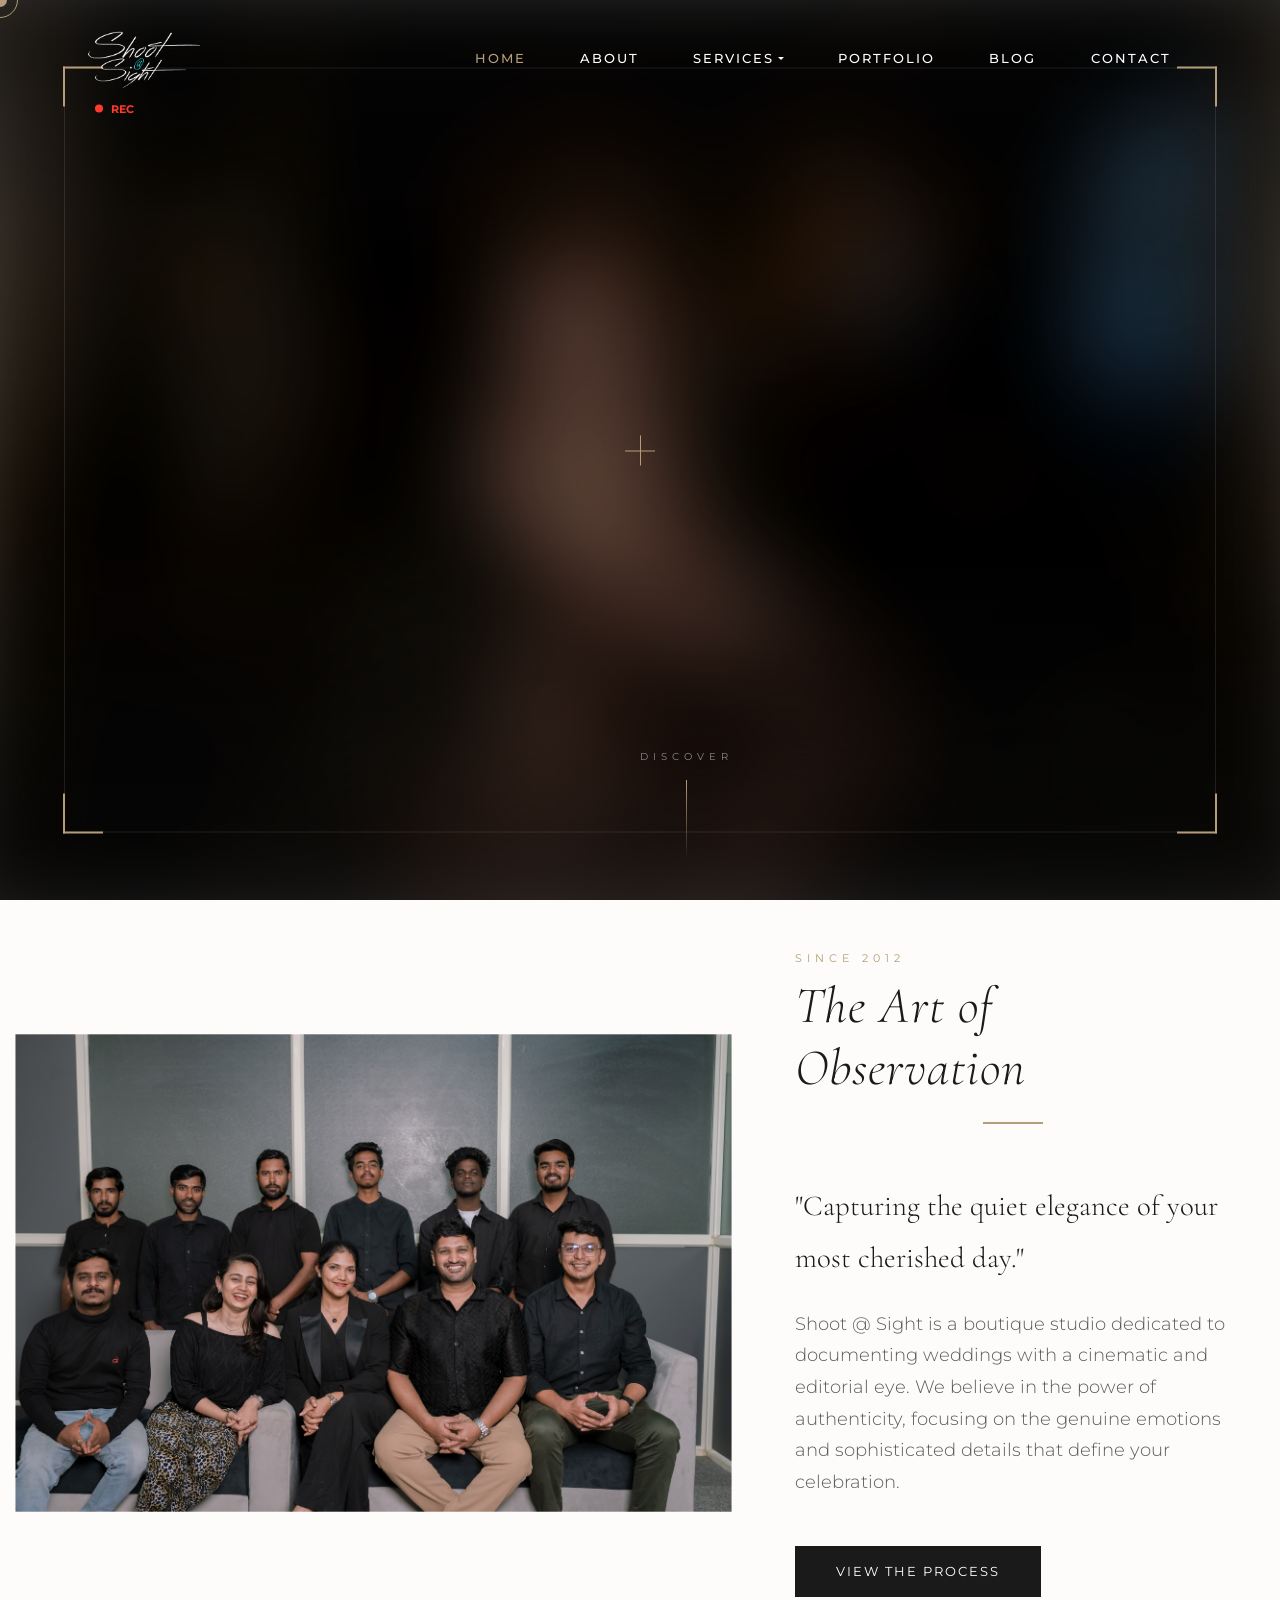
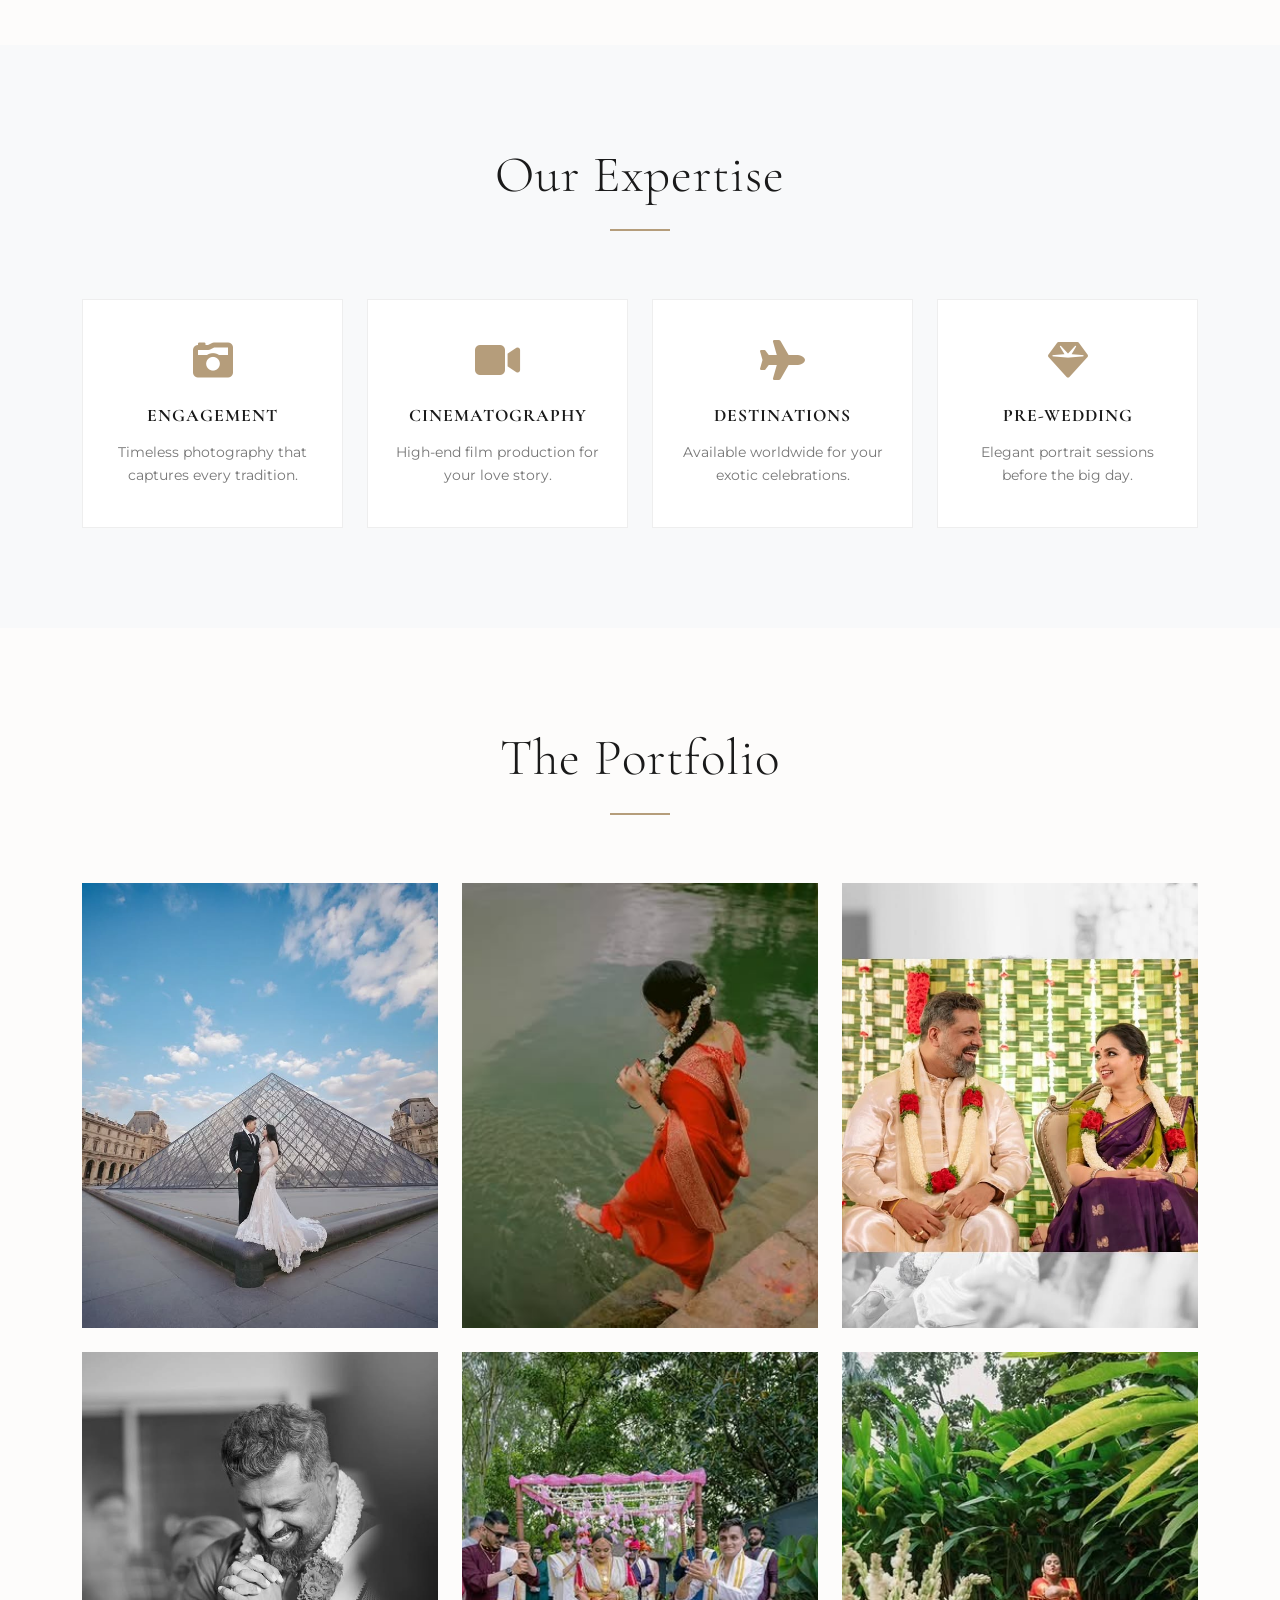
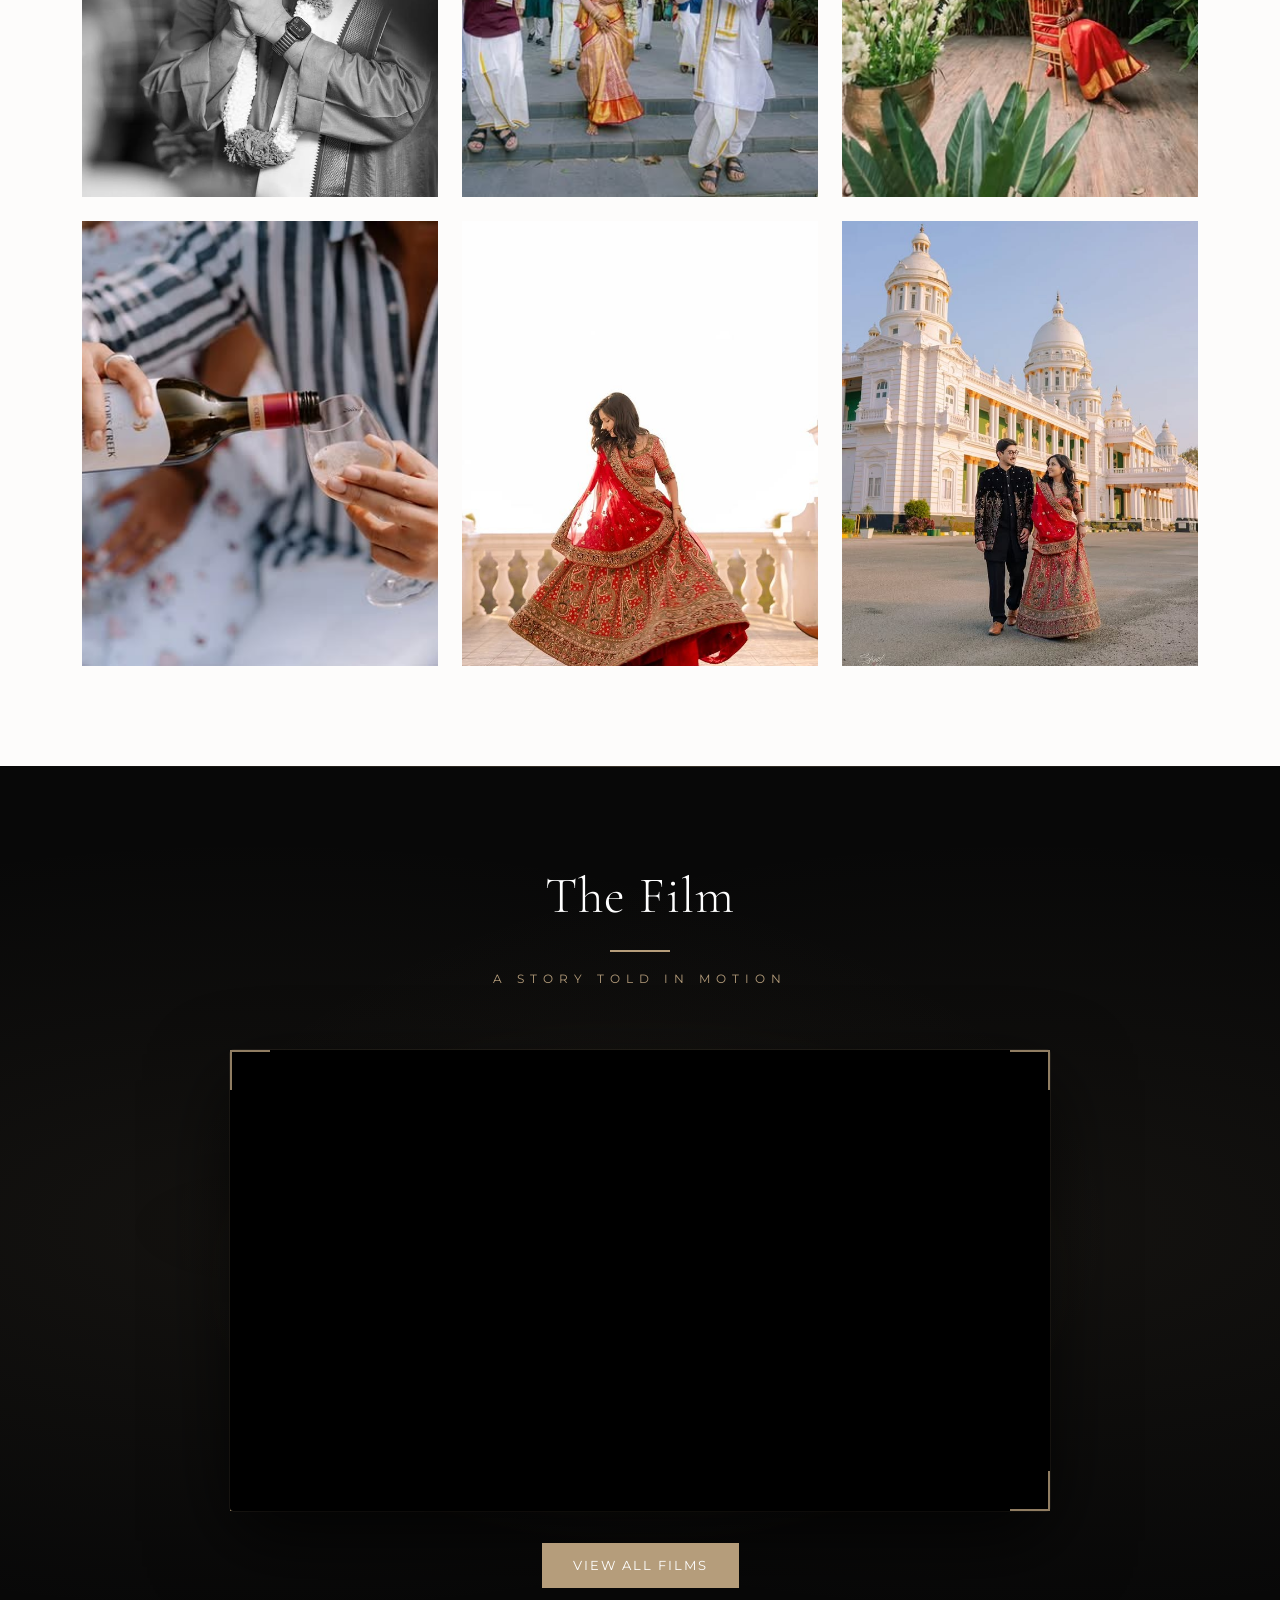
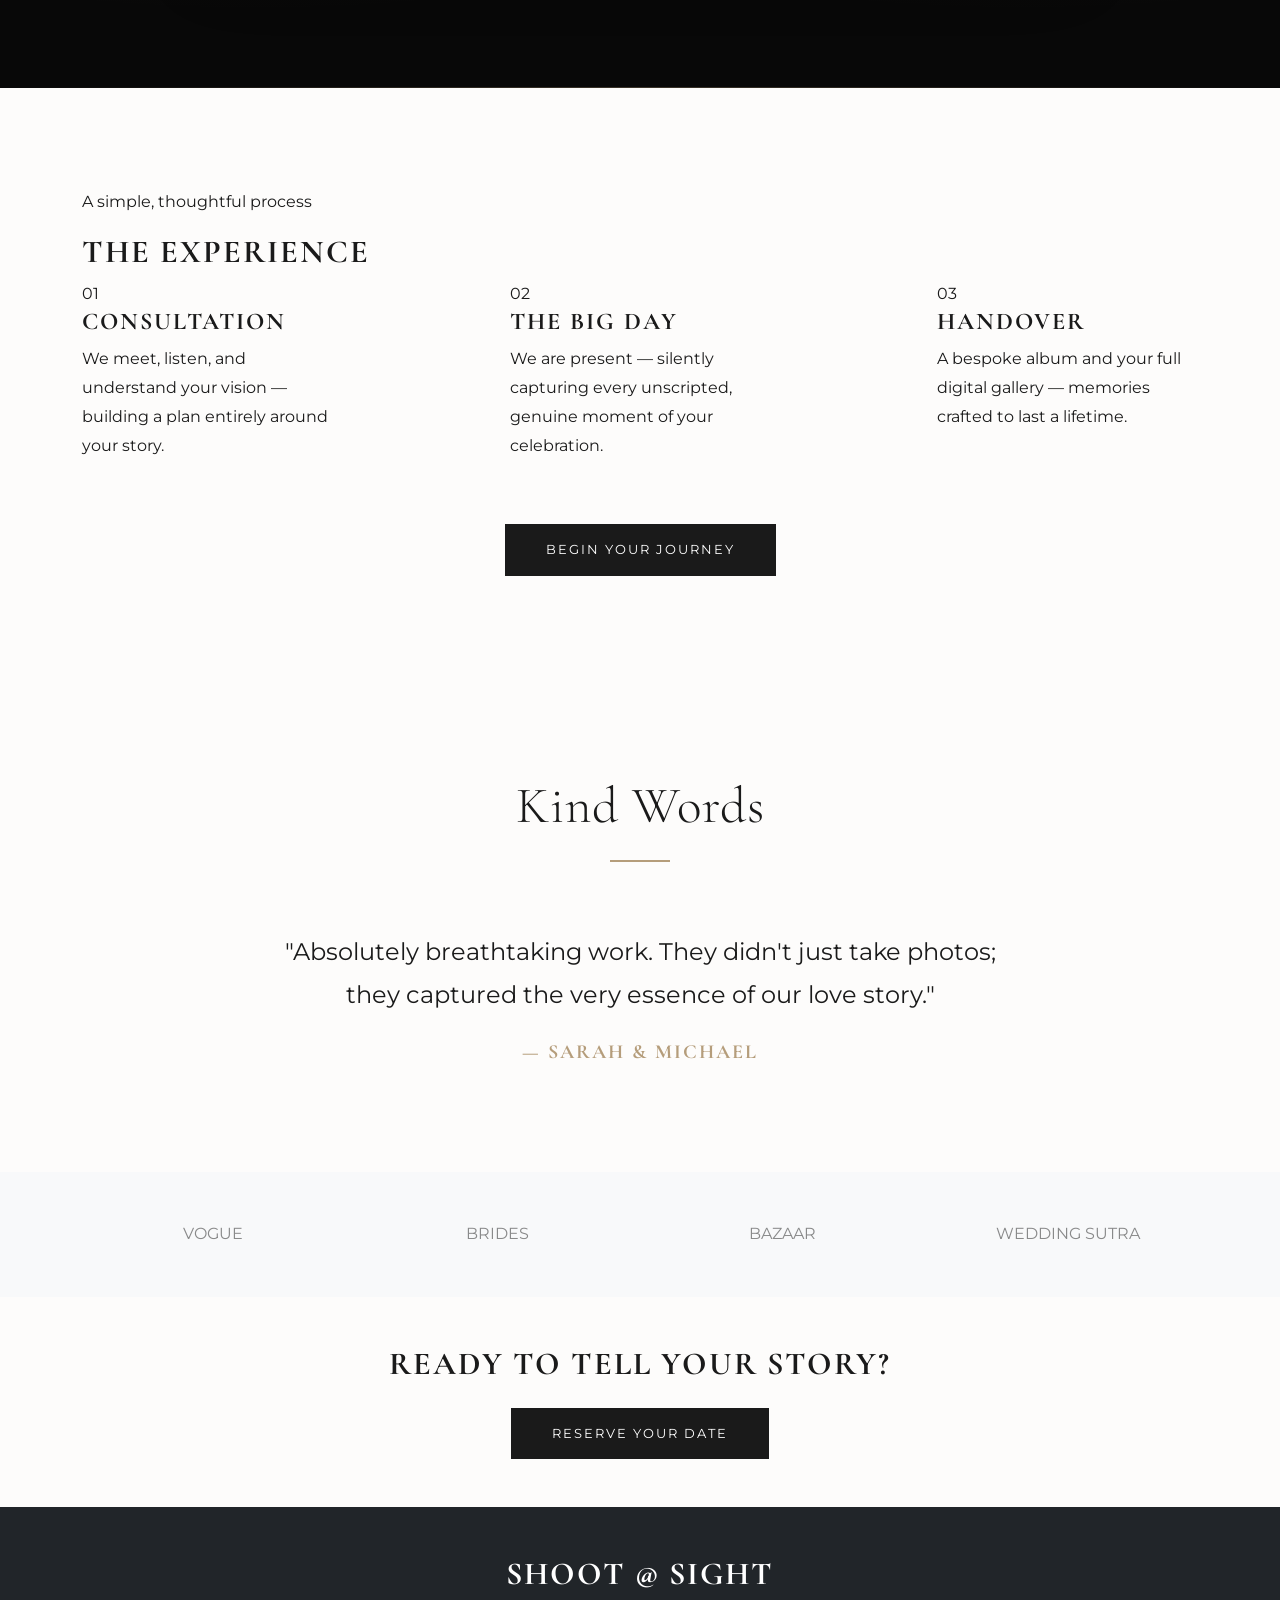
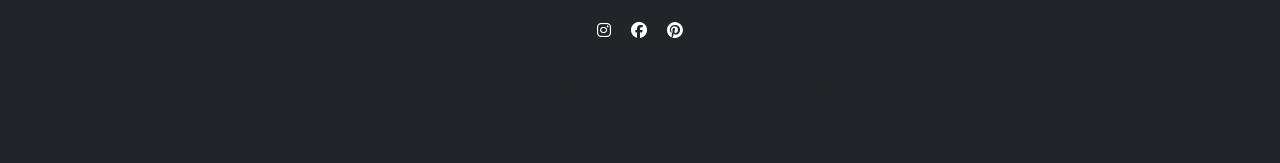
==== commit 141f185d: "Swap About section order for mobile: Text first, then Team Image" ====
--- a/index.html
+++ b/index.html
@@ -89,12 +89,8 @@
     <section id="about" class="py-0 overflow-hidden">
         <div class="container-fluid p-0">
             <div class="row g-0 align-items-center">
-                <div class="col-lg-7" data-aos="fade-right">
-                    <div class="about-img-container p-lg-5">
-                        <img src="images/team.jpg" alt="Photographer Team" class="img-fluid shadow-2xl" style="transform: scale(1.1); transition: transform 2s ease;">
-                    </div>
-                </div>
-                <div class="col-lg-5" data-aos="fade-left">
+                <!-- Text Content First for Mobile -->
+                <div class="col-lg-5 order-1 order-lg-2" data-aos="fade-left">
                     <div class="p-5 p-lg-10">
                         <div class="section-title text-start mb-5">
                             <span class="text-gold mb-2 d-block" style="letter-spacing: 5px; font-size: 0.7rem; text-transform: uppercase;">Since 2012</span>
@@ -103,6 +99,12 @@
                         <p class="lead mb-4" style="font-family: var(--heading-font); font-size: 1.8rem; font-weight: 300;">"Capturing the quiet elegance of your most cherished day."</p>
                         <p class="text-muted mb-5" style="font-size: 1.1rem; font-weight: 300;">Shoot @ Sight is a boutique studio dedicated to documenting weddings with a cinematic and editorial eye. We believe in the power of authenticity, focusing on the genuine emotions and sophisticated details that define your celebration.</p>
                         <a href="contact.html" class="btn btn-premium">View The Process</a>
+                    </div>
+                </div>
+                <!-- Image Second for Mobile -->
+                <div class="col-lg-7 order-2 order-lg-1" data-aos="fade-right">
+                    <div class="about-img-container p-lg-5">
+                        <img src="images/team.jpg" alt="Photographer Team" class="img-fluid shadow-2xl" style="transform: scale(1.1); transition: transform 2s ease;">
                     </div>
                 </div>
             </div>
--- a/style.css
+++ b/style.css
@@ -39,9 +39,10 @@
     top: 0;
     left: 0;
     pointer-events: none;
-    z-index: 9999;
-    transition: transform 0.08s ease;
+    z-index: 999999; /* Ultra high z-index */
+    transition: width 0.3s ease, height 0.3s ease, background 0.3s ease, transform 0.08s ease;
     transform: translate(-50%, -50%);
+    box-shadow: 0 0 10px rgba(0,0,0,0.1); /* Subtle shadow for white backgrounds */
 }
 
 .custom-cursor-follower {
@@ -53,8 +54,8 @@
     top: 0;
     left: 0;
     pointer-events: none;
-    z-index: 9998;
-    transition: transform 0.18s ease;
+    z-index: 999998;
+    transition: width 0.3s ease, height 0.3s ease, border-color 0.3s ease, transform 0.18s ease;
     transform: translate(-50%, -50%);
 }
 
@@ -985,11 +986,12 @@
 /* ============================================
    CINEMATIC VIDEO SECTION
    ============================================ */
-.video-section {
+#film, .video-section {
     position: relative;
     padding: 100px 0;
-    background: #080808;
+    background: #080808 !important; /* Force dark background */
     overflow: hidden;
+    z-index: 1;
 }
 
 .video-section-bg {
@@ -999,18 +1001,22 @@
         radial-gradient(ellipse at 20% 50%, rgba(181,157,123,0.07) 0%, transparent 60%),
         radial-gradient(ellipse at 80% 50%, rgba(181,157,123,0.07) 0%, transparent 60%);
     pointer-events: none;
+    z-index: -1;
 }
 
 .video-section::before,
-.video-section::after {
+.video-section::after,
+#film::before,
+#film::after {
     content: '';
     position: absolute;
     left: 0; right: 0;
     height: 1px;
     background: linear-gradient(90deg, transparent, rgba(181,157,123,0.3), transparent);
-}
-.video-section::before { top: 0; }
-.video-section::after  { bottom: 0; }
+    z-index: 2;
+}
+.video-section::before, #film::before { top: 0; }
+.video-section::after, #film::after  { bottom: 0; }
 
 /* Section title on dark bg */
 .video-section .section-title h2::after {
@@ -1097,29 +1103,7 @@
 .text-gold { color: var(--secondary-color); }
 
 
-.video-section-bg {
-    position: absolute;
-    inset: 0;
-    background:
-        radial-gradient(ellipse at 20% 50%, rgba(181,157,123,0.06) 0%, transparent 60%),
-        radial-gradient(ellipse at 80% 50%, rgba(181,157,123,0.06) 0%, transparent 60%);
-    pointer-events: none;
-}
-
-/* Animated horizontal lines (film strip feel) */
-.video-section::before,
-.video-section::after {
-    content: '';
-    position: absolute;
-    left: 0;
-    right: 0;
-    height: 1px;
-    background: linear-gradient(90deg, transparent, rgba(181,157,123,0.3), transparent);
-}
-.video-section::before { top: 0; }
-.video-section::after  { bottom: 0; }
-
-/* Section title override for dark bg */
+/* Section title on dark bg */
 .video-section .section-title h2::after {
     background: var(--secondary-color);
 }
@@ -1665,6 +1649,10 @@
     .exp-light-title { font-size: 2.2rem; }
     .exp-light-step-num { font-size: 2.5rem; }
     
+    /* About Section Mobile Gap */
+    #about { padding-top: 80px !important; }
+    .about-img-container { padding: 0 15px !important; }
+    
     /* Contact Form */
     .contact-section { padding-top: 40px; }
     .contact-info-card { padding: 30px !important; margin-bottom: 30px; }
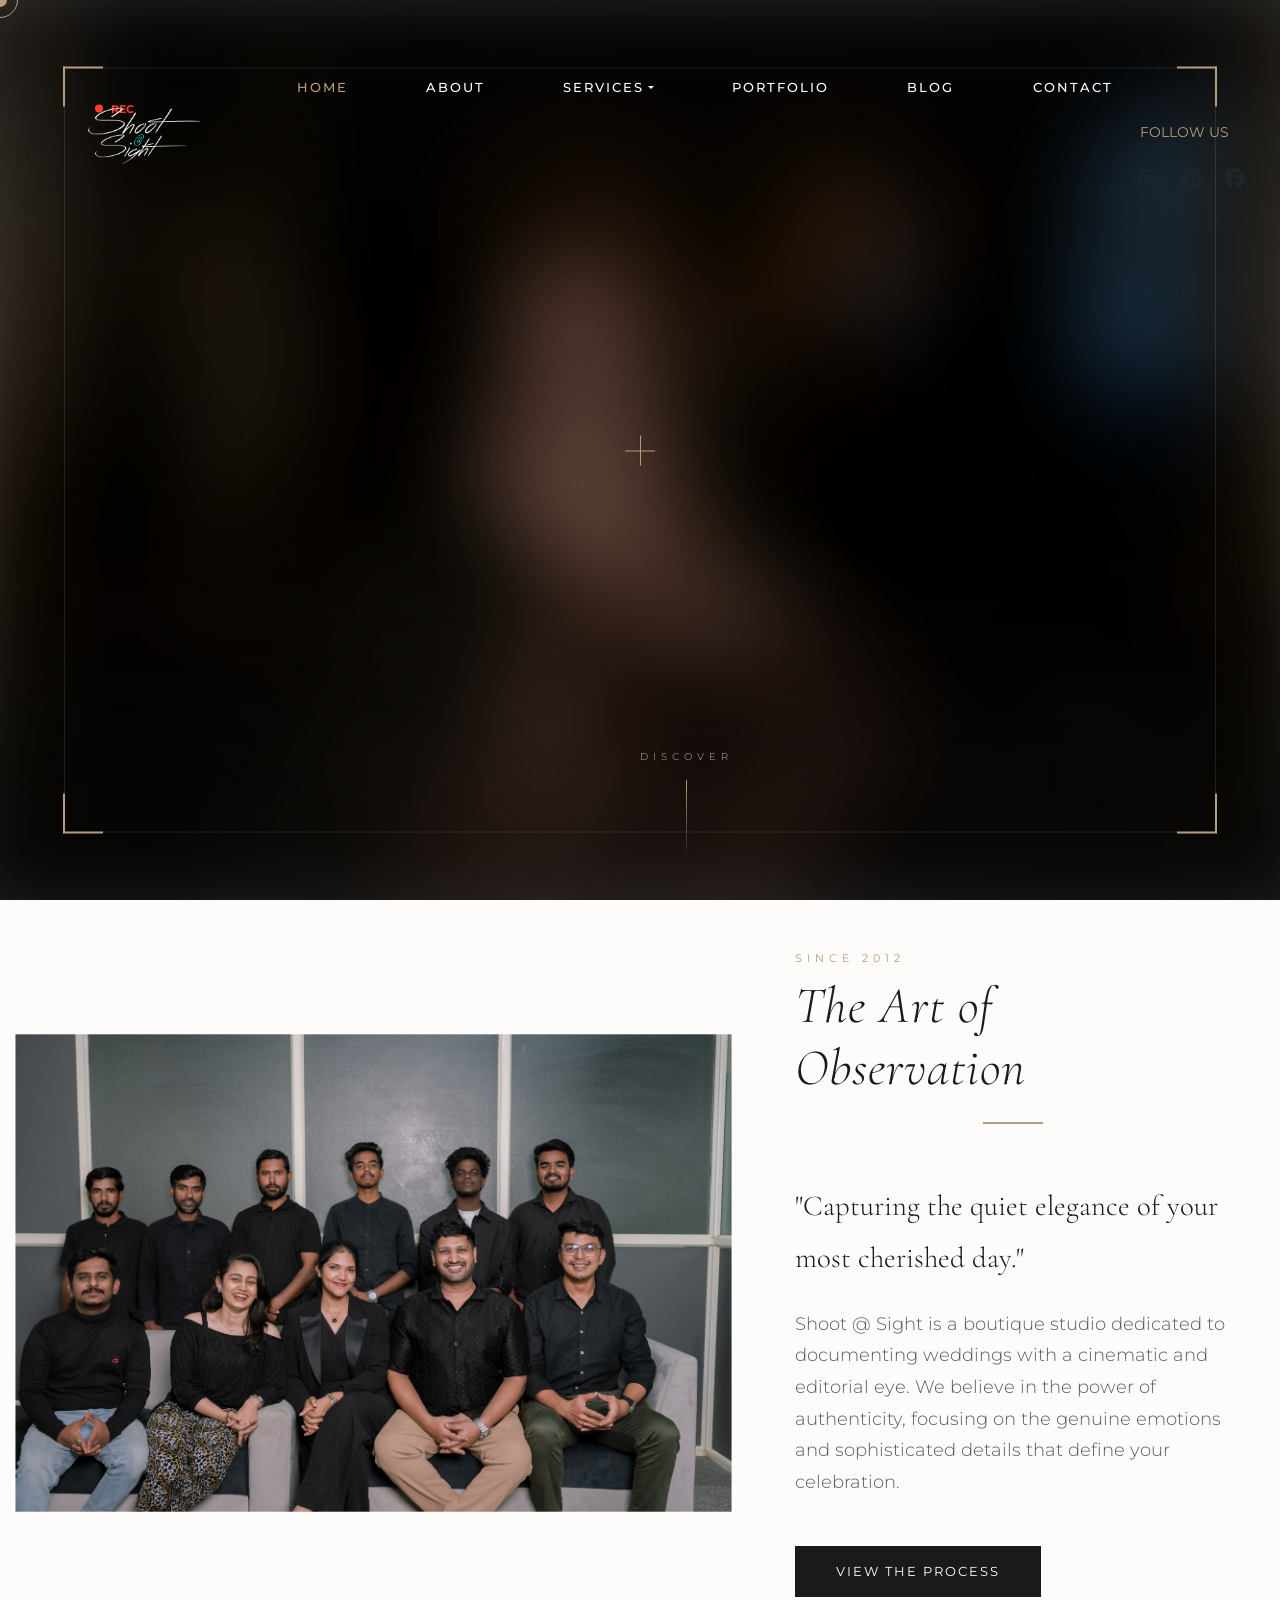
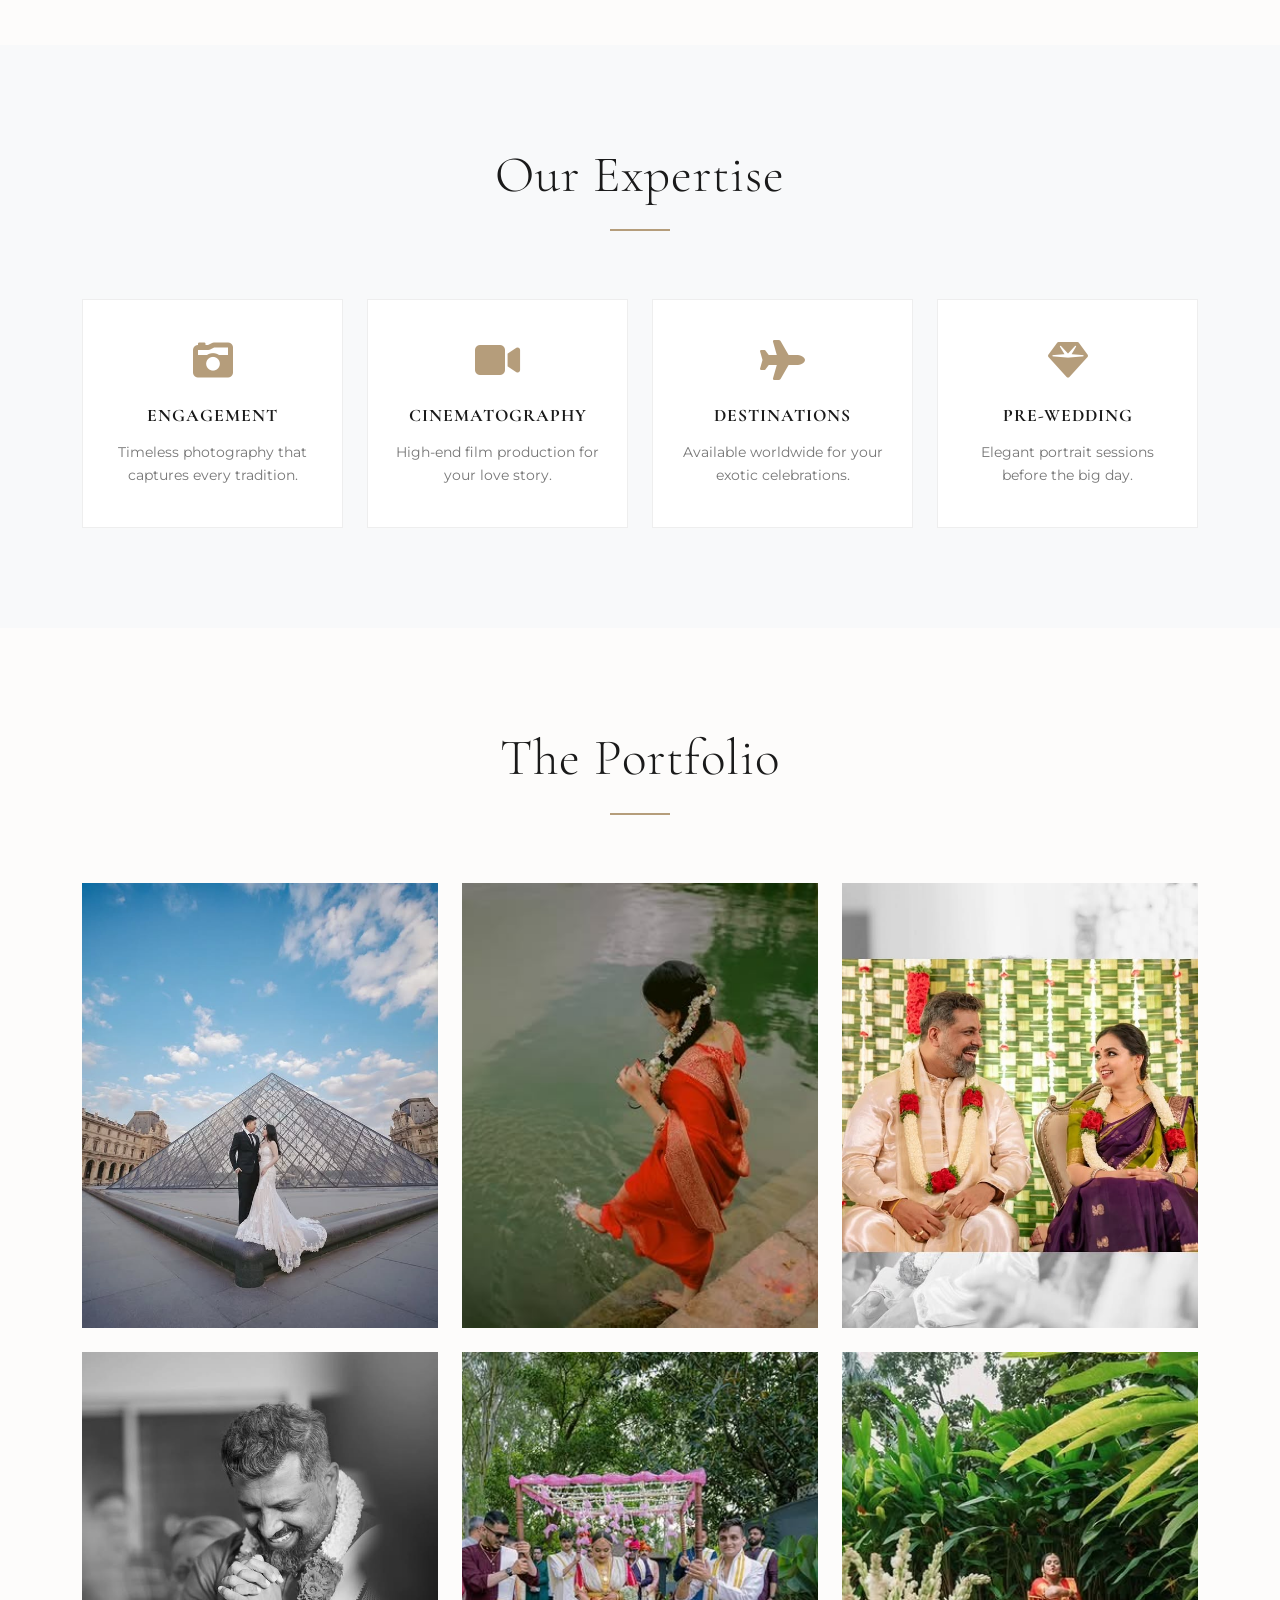
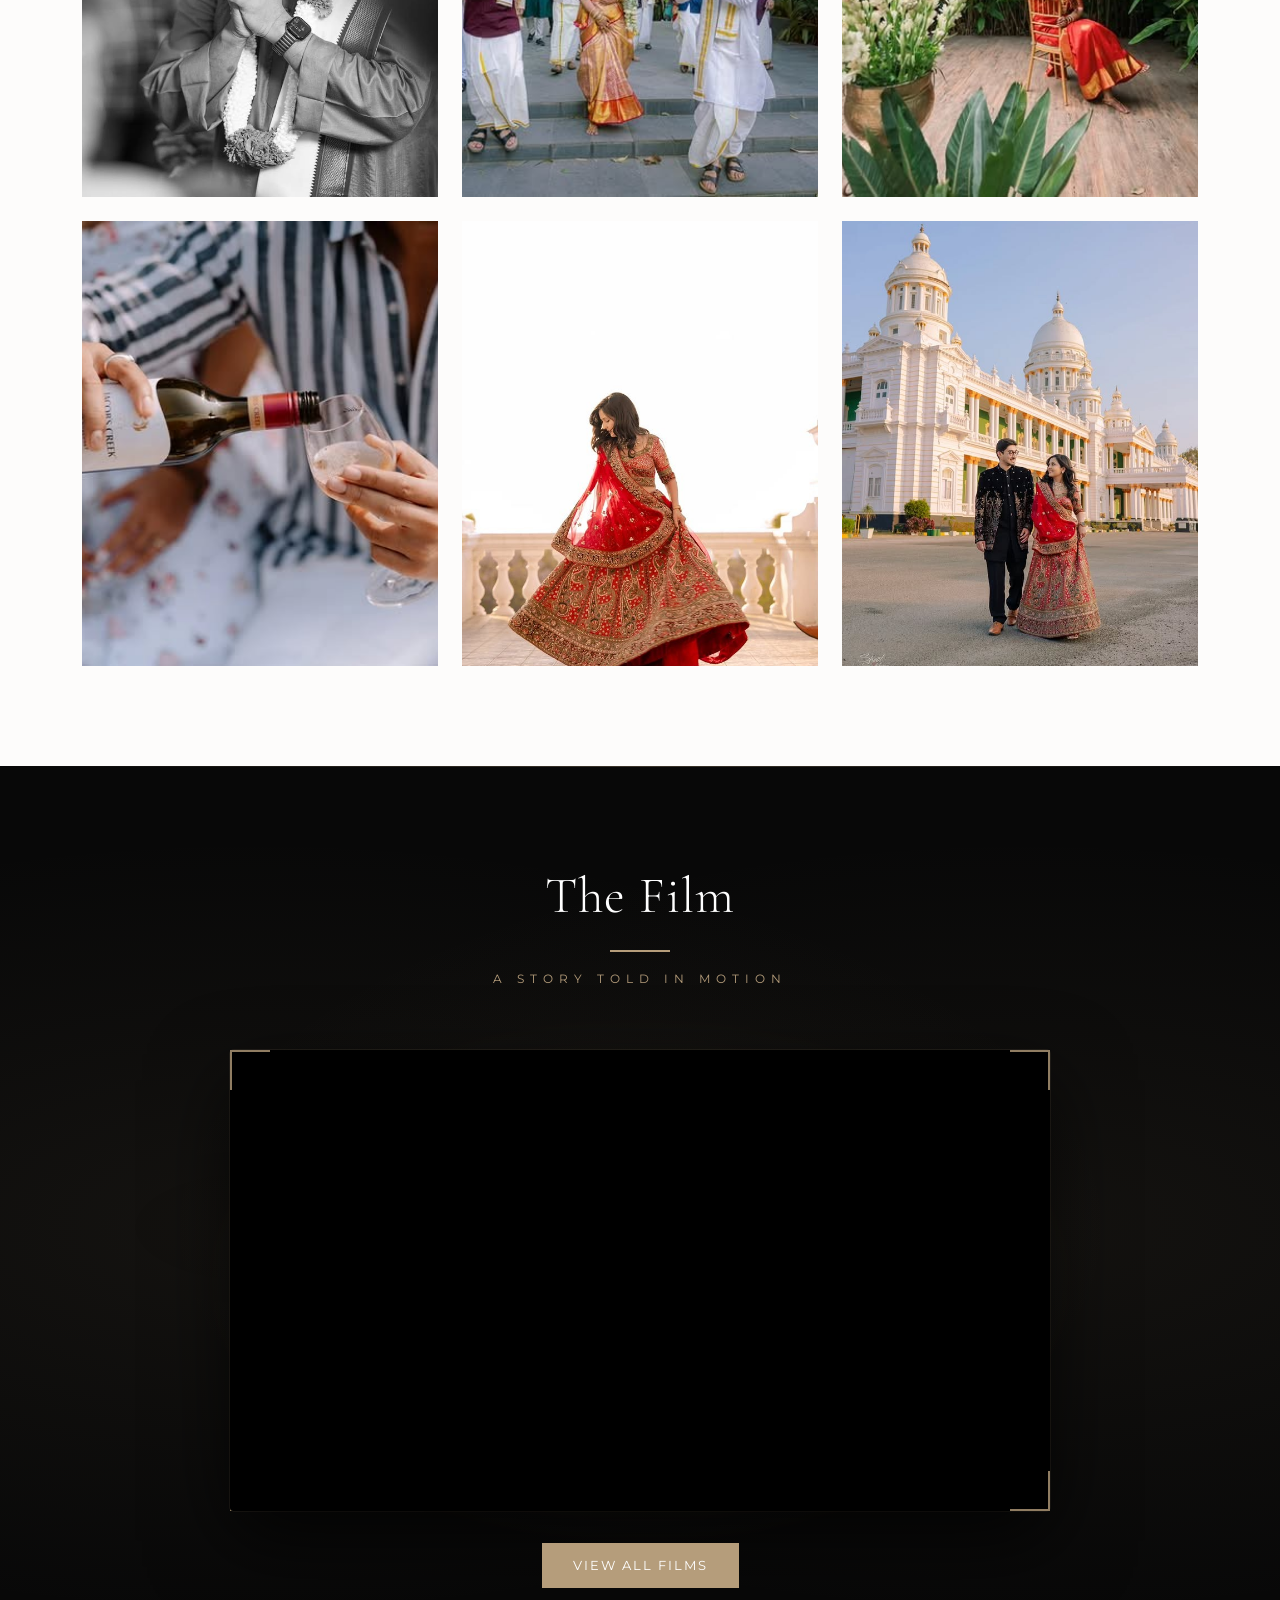
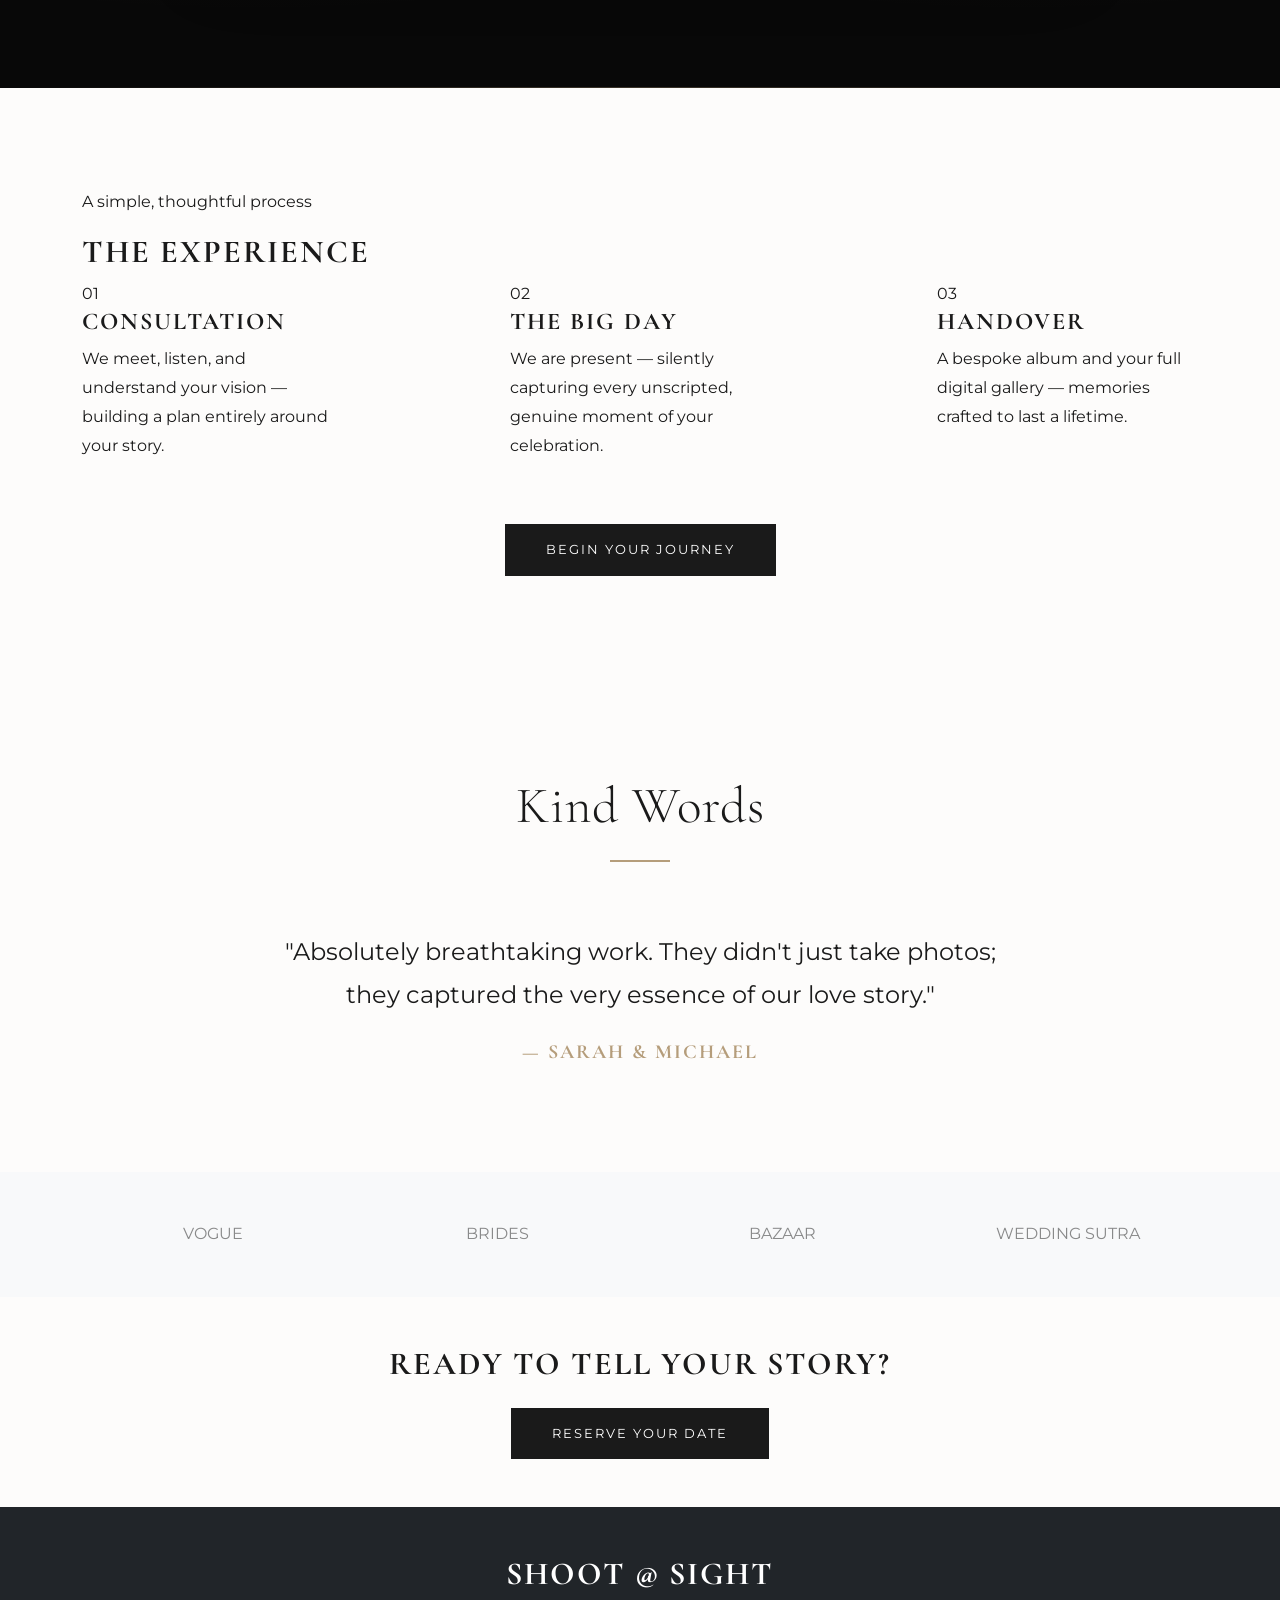
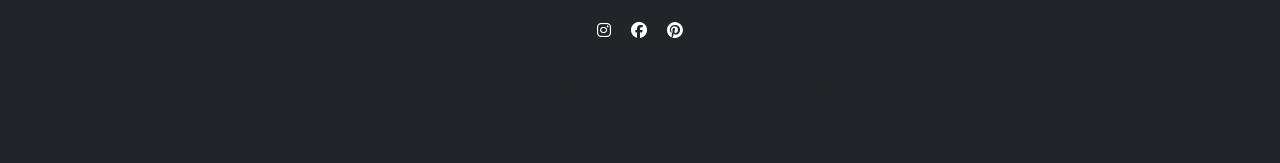
==== commit 3d5ca2d5: "Convert mobile menu to premium off-canvas design with side-sliding animation and close button" ====
--- a/index.html
+++ b/index.html
@@ -36,26 +36,43 @@
             <a class="navbar-brand" href="index.html">
                 <img src="images/logo (1).png" alt="Shoot @ Sight Logo" height="60">
             </a>
-            <button class="navbar-toggler text-white" type="button" data-bs-toggle="collapse" data-bs-target="#navbarNav">
+            <button class="navbar-toggler border-0" type="button" data-bs-toggle="offcanvas" data-bs-target="#offcanvasNavbar">
                 <span class="navbar-toggler-icon"></span>
             </button>
-            <div class="collapse navbar-collapse" id="navbarNav">
-                <ul class="navbar-nav ms-auto">
-                    <li class="nav-item"><a class="nav-link active" href="index.html">Home</a></li>
-                    <li class="nav-item"><a class="nav-link" href="#about">About</a></li>
-                    <li class="nav-item dropdown">
-                        <a class="nav-link dropdown-toggle" href="#" id="servicesDropdown" role="button" data-bs-toggle="dropdown">Services</a>
-                        <ul class="dropdown-menu bg-dark">
-                            <li><a class="dropdown-item text-white" href="engagement.html">Engagement</a></li>
-                            <li><a class="dropdown-item text-white" href="cinematography.html">Cinematography</a></li>
-                            <li><a class="dropdown-item text-white" href="destination.html">Destinations</a></li>
-                            <li><a class="dropdown-item text-white" href="pre-wedding.html">Pre-Wedding</a></li>
-                        </ul>
-                    </li>
-                    <li class="nav-item"><a class="nav-link" href="#portfolio">Portfolio</a></li>
-                    <li class="nav-item"><a class="nav-link" href="blog.html">Blog</a></li>
-                    <li class="nav-item"><a class="nav-link" href="contact.html">Contact</a></li>
-                </ul>
+            
+            <!-- Offcanvas Menu -->
+            <div class="offcanvas offcanvas-end bg-white" tabindex="-1" id="offcanvasNavbar">
+                <div class="offcanvas-header border-bottom p-4">
+                    <img src="images/logo (1).png" alt="Shoot @ Sight" height="40">
+                    <button type="button" class="btn-close" data-bs-dismiss="offcanvas" aria-label="Close"></button>
+                </div>
+                <div class="offcanvas-body p-5">
+                    <ul class="navbar-nav ms-auto gap-4">
+                        <li class="nav-item"><a class="nav-link active h4" href="index.html">Home</a></li>
+                        <li class="nav-item"><a class="nav-link h4" href="#about">About</a></li>
+                        <li class="nav-item dropdown">
+                            <a class="nav-link dropdown-toggle h4" href="#" id="offcanvasServices" role="button" data-bs-toggle="dropdown">Services</a>
+                            <ul class="dropdown-menu border-0 bg-light p-3">
+                                <li><a class="dropdown-item py-2" href="engagement.html">Engagement</a></li>
+                                <li><a class="dropdown-item py-2" href="cinematography.html">Cinematography</a></li>
+                                <li><a class="dropdown-item py-2" href="destination.html">Destinations</a></li>
+                                <li><a class="dropdown-item py-2" href="pre-wedding.html">Pre-Wedding</a></li>
+                            </ul>
+                        </li>
+                        <li class="nav-item"><a class="nav-link h4" href="#portfolio">Portfolio</a></li>
+                        <li class="nav-item"><a class="nav-link h4" href="blog.html">Blog</a></li>
+                        <li class="nav-item"><a class="nav-link h4" href="contact.html">Contact</a></li>
+                    </ul>
+                    
+                    <div class="mt-auto pt-5">
+                        <p class="small text-gold letter-spacing-3 mb-3">FOLLOW US</p>
+                        <div class="d-flex gap-4 fs-5">
+                            <a href="#"><i class="fab fa-instagram"></i></a>
+                            <a href="#"><i class="fab fa-pinterest"></i></a>
+                            <a href="#"><i class="fab fa-facebook"></i></a>
+                        </div>
+                    </div>
+                </div>
             </div>
         </div>
     </nav>
--- a/style.css
+++ b/style.css
@@ -1630,8 +1630,27 @@
 
     /* Navigation */
     .navbar-brand img { height: 40px !important; }
-    .navbar { padding: 10px 0 !important; background: #fff !important; }
-    .nav-link { color: #1a1a1a !important; margin: 10px 0; font-size: 0.9rem; }
+    .navbar { padding: 10px 0 !important; background: #fff !important; box-shadow: 0 2px 20px rgba(0,0,0,0.05); }
+    
+    /* Offcanvas Styling */
+    .offcanvas { width: 85% !important; border-left: 1px solid var(--secondary-color); }
+    .offcanvas .nav-link { 
+        color: var(--primary-color) !important; 
+        font-family: var(--heading-font);
+        font-weight: 400;
+        letter-spacing: 2px;
+        border-bottom: 1px solid #f1f1f1;
+        padding-bottom: 15px;
+        text-align: left;
+    }
+    .offcanvas .nav-link.active { color: var(--secondary-color) !important; font-weight: 600; }
+    
+    /* Make Hamburger Icon Visible on White */
+    .navbar-toggler { border-color: rgba(0,0,0,0.1) !important; padding: 4px 8px; }
+    .navbar-toggler-icon { filter: invert(1); }
+    
+    .dropdown-menu { background: transparent !important; border-left: 2px solid var(--secondary-color) !important; padding-left: 20px !important; }
+    .dropdown-item { font-size: 0.9rem; color: var(--text-muted) !important; }
 
     /* Hero & Viewfinder */
     .hero { height: 80vh; }
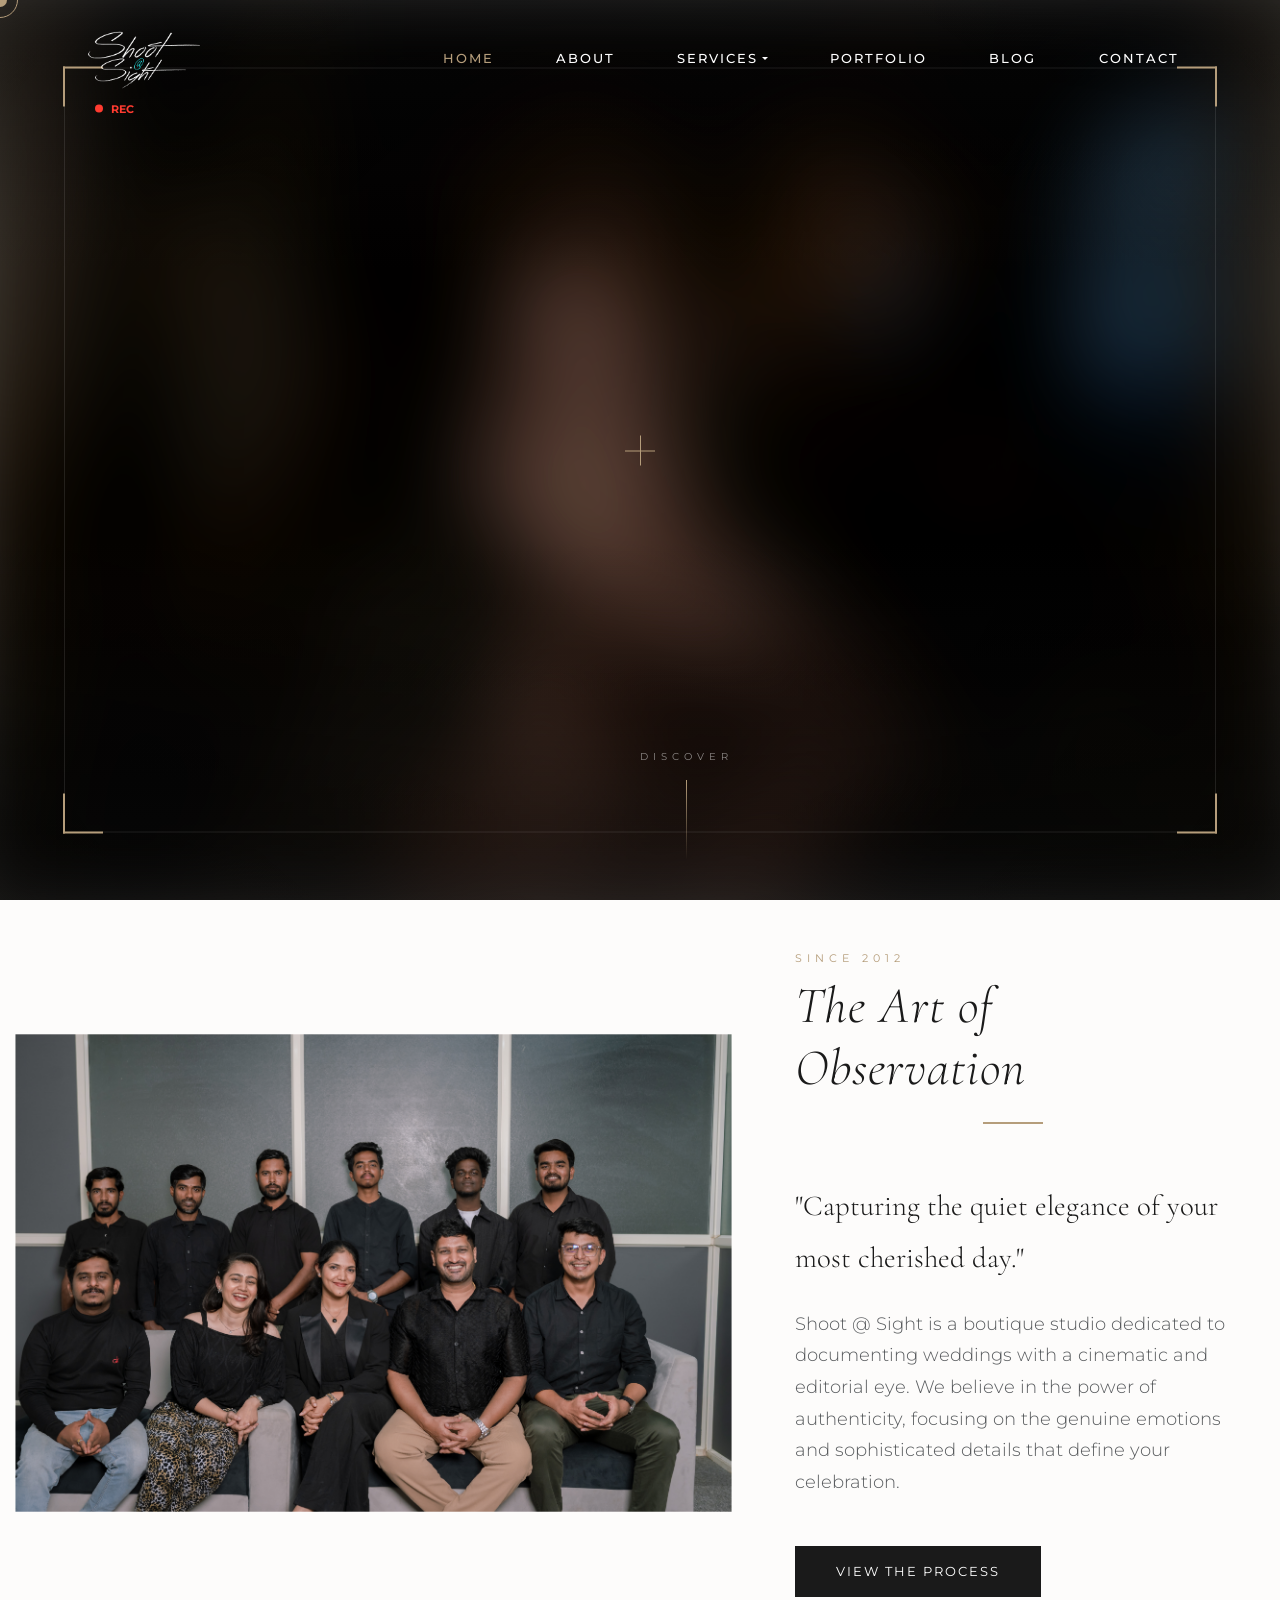
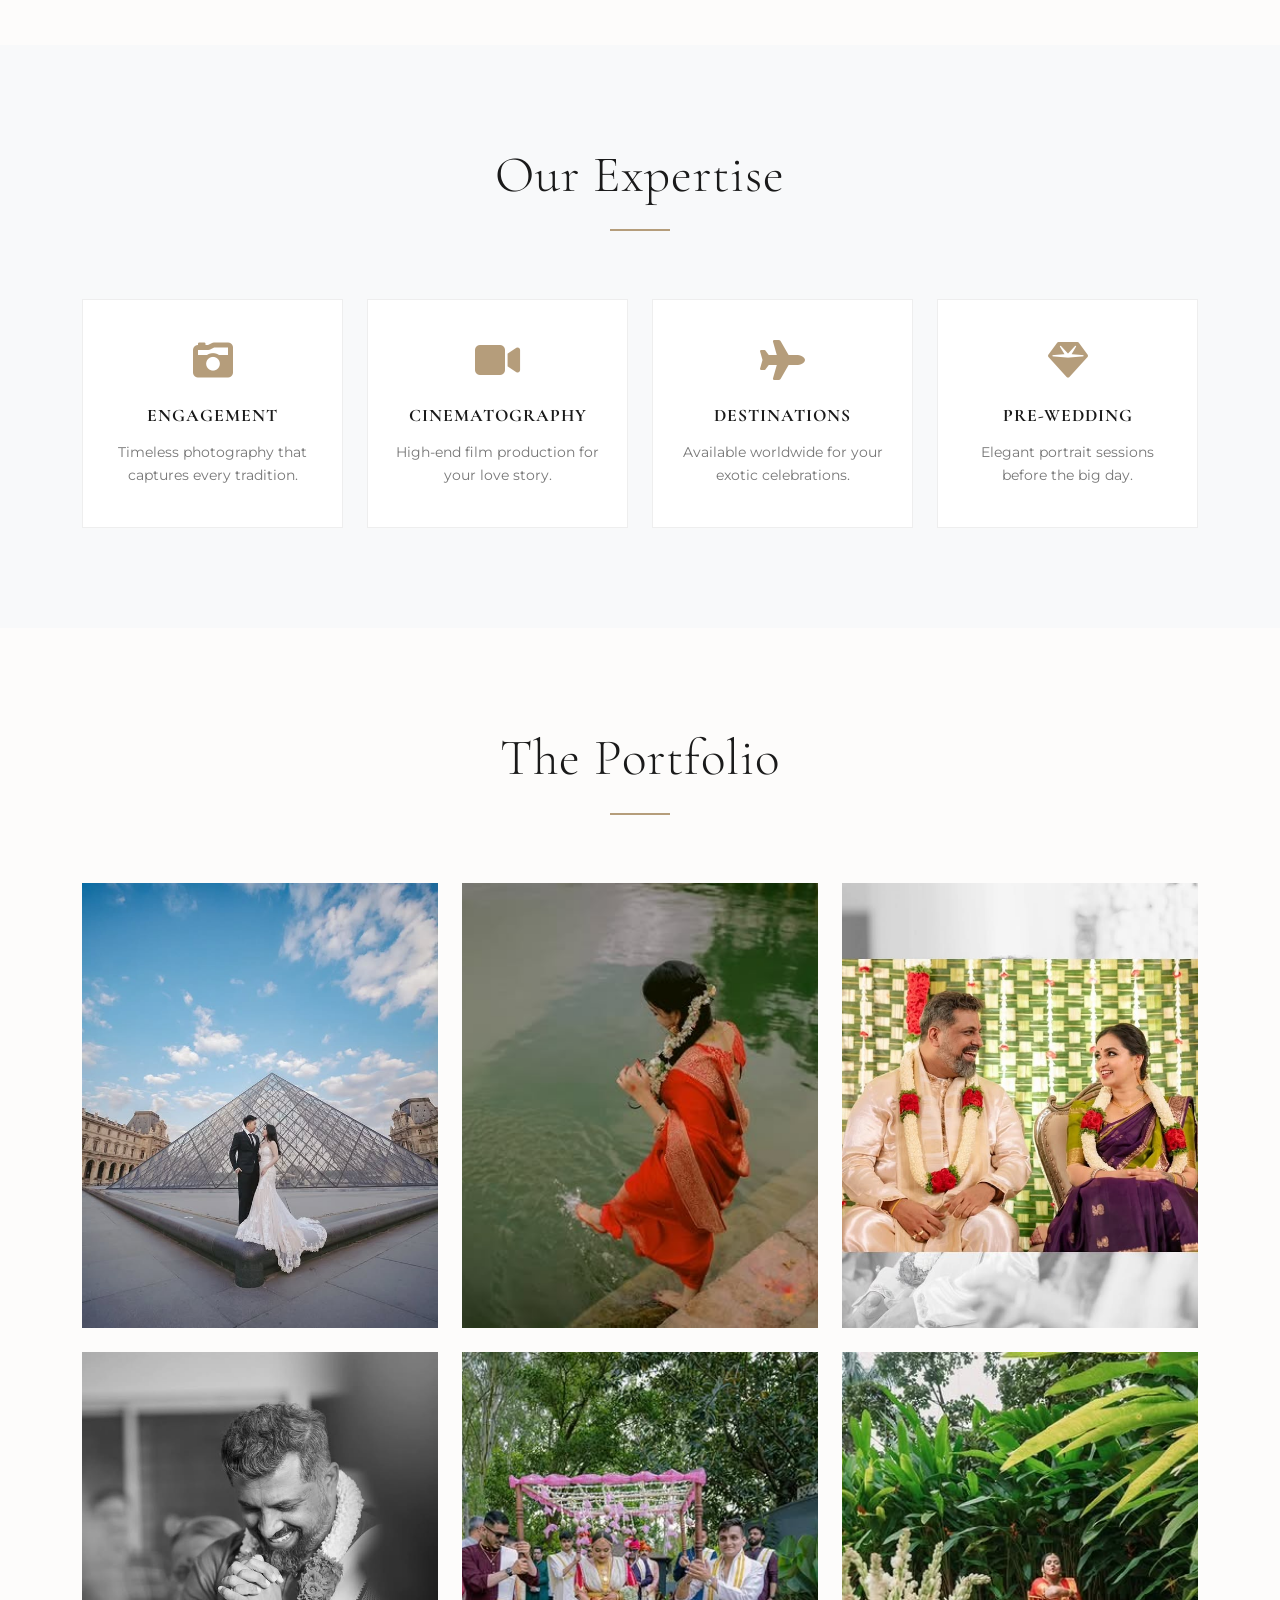
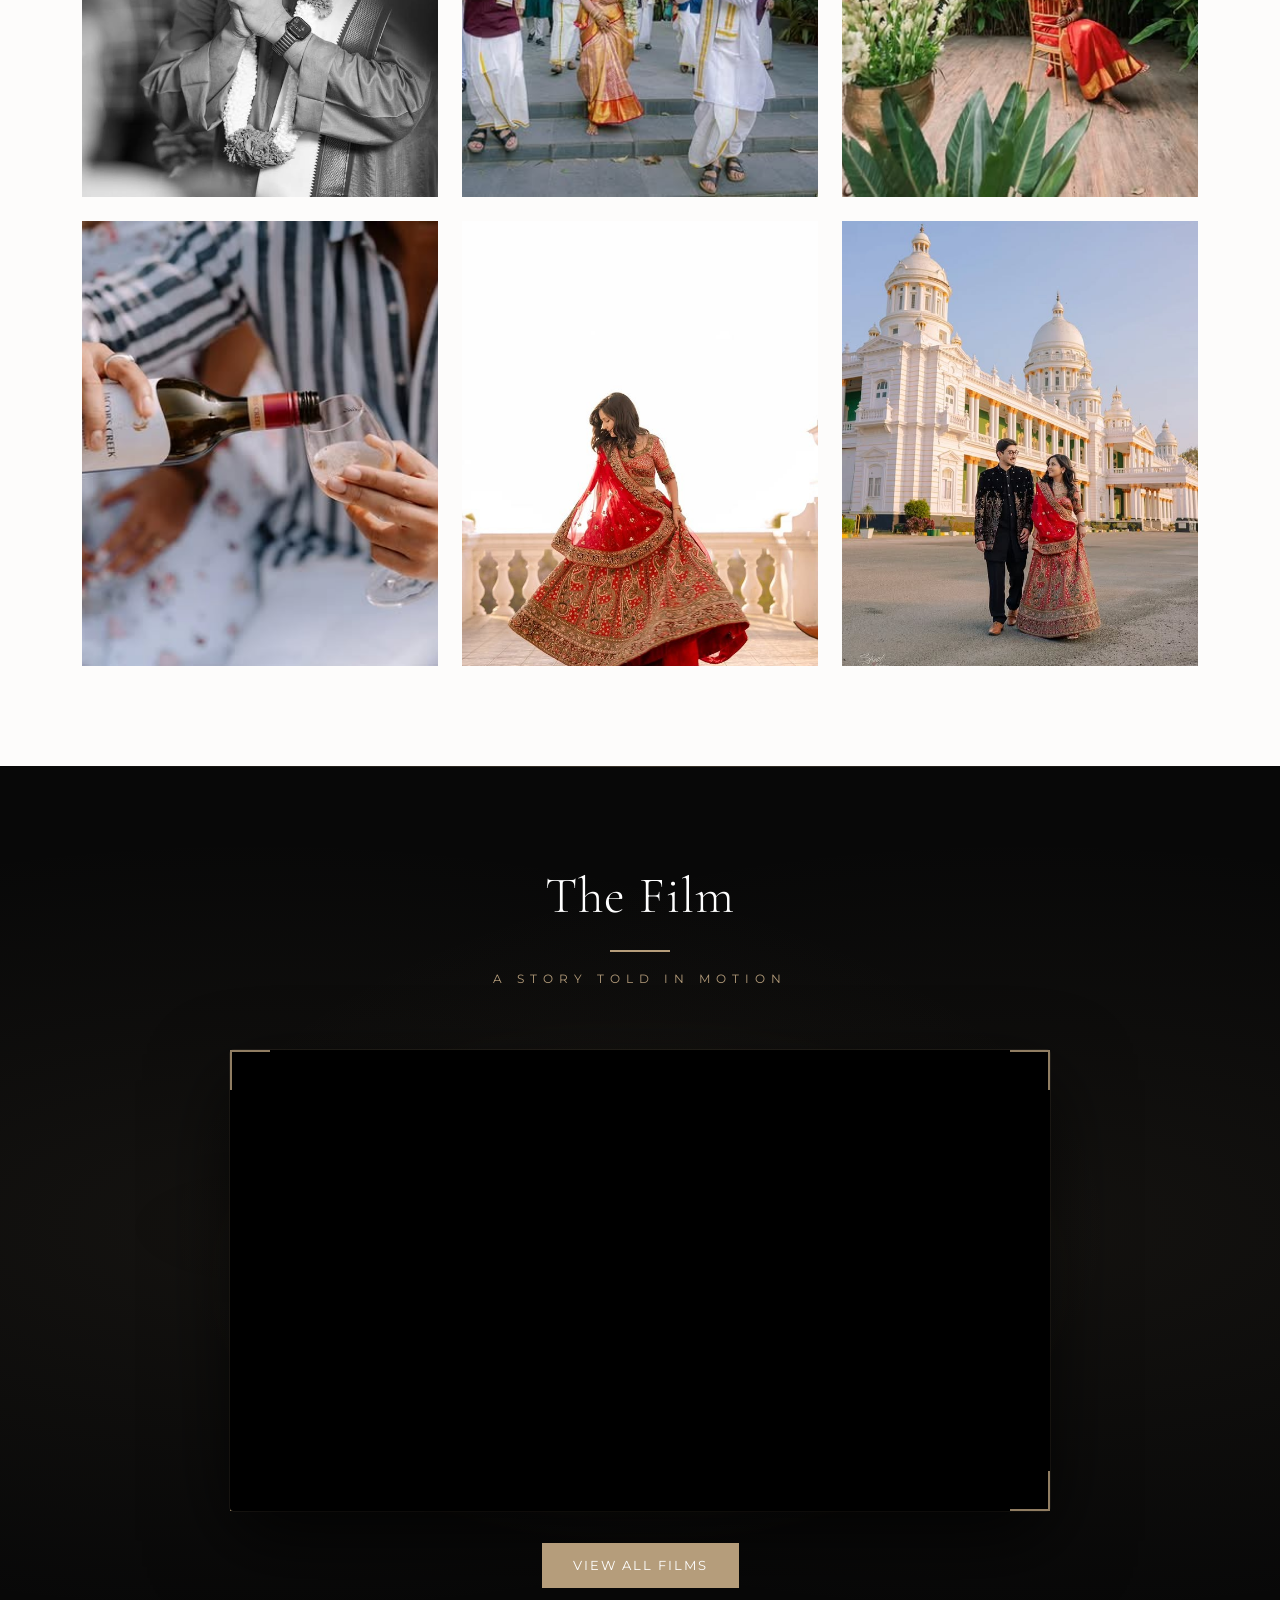
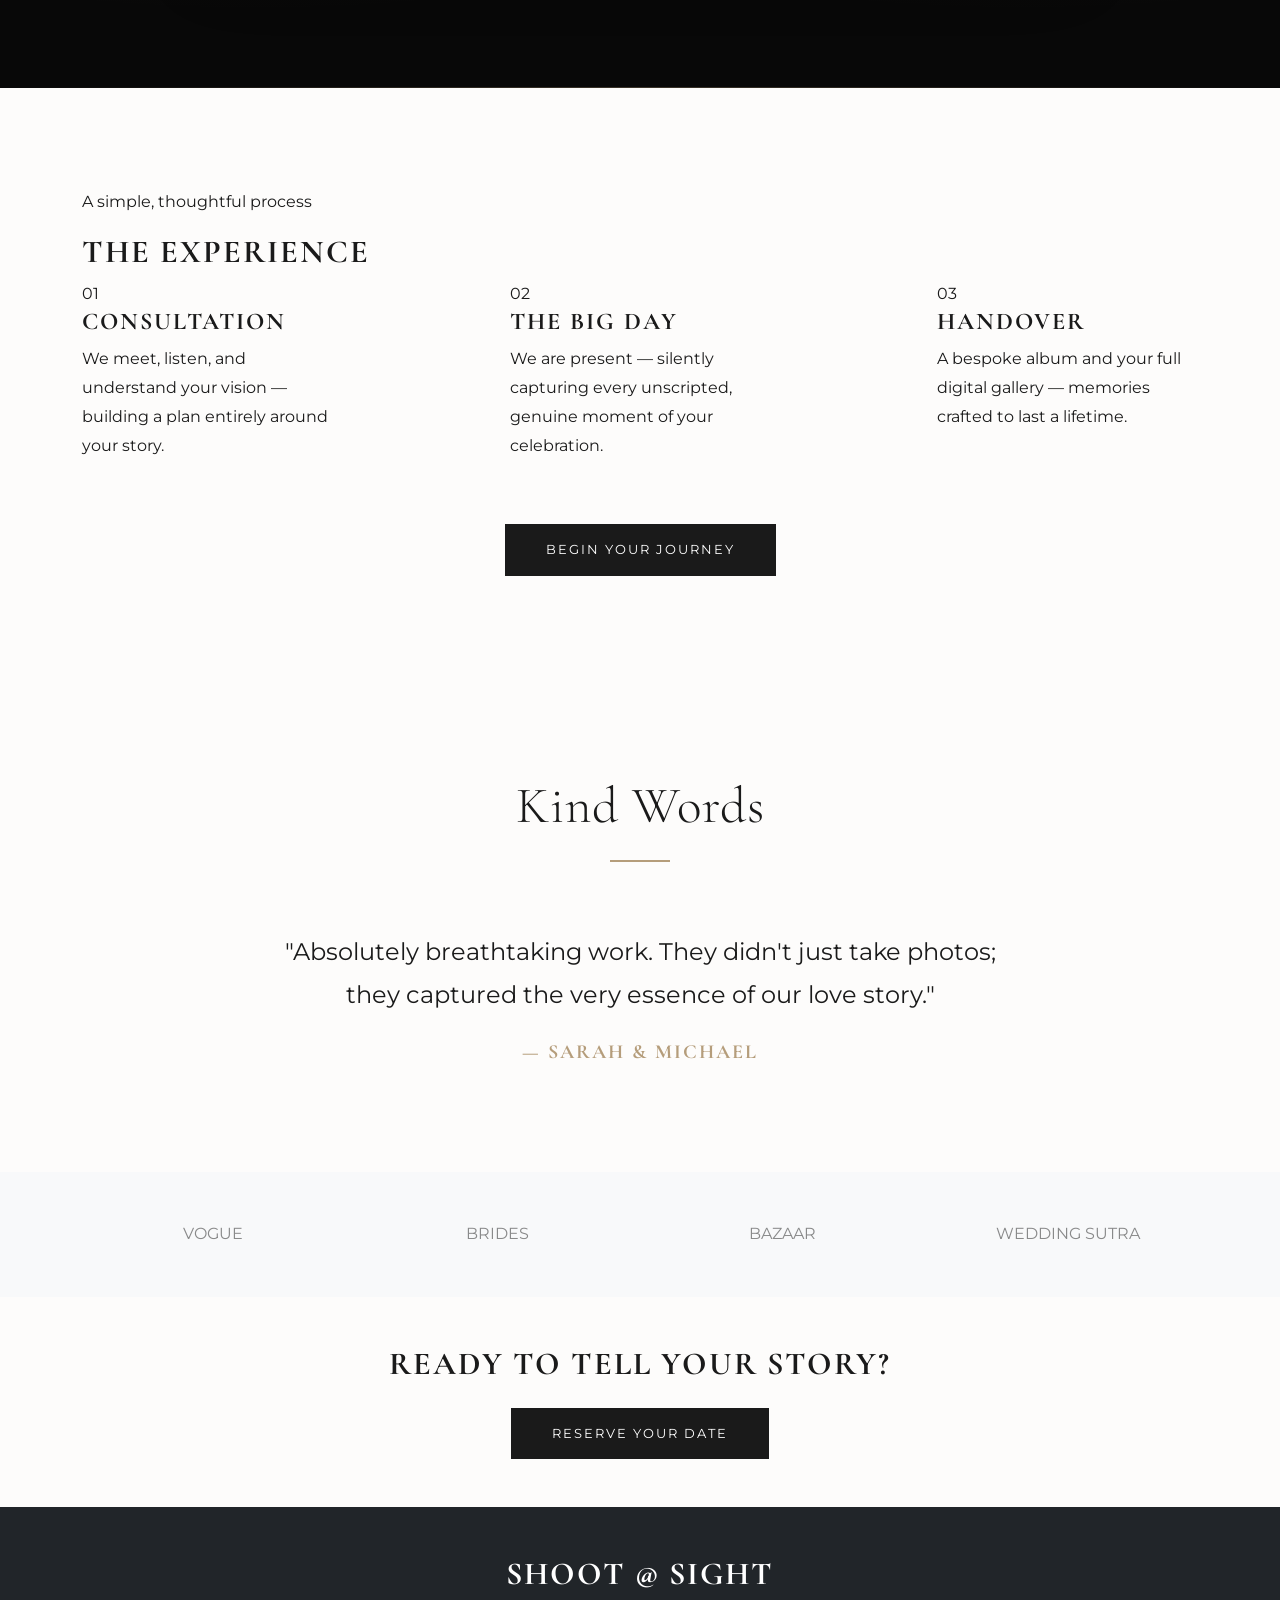
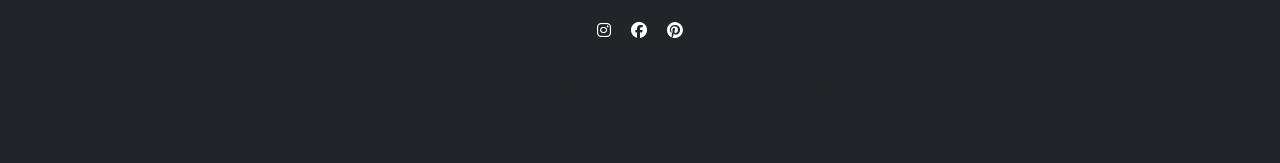
==== commit 296cd944: "Fix oversized desktop navbar by hiding mobile offcanvas elements and optimizing layout" ====
--- a/index.html
+++ b/index.html
@@ -40,31 +40,32 @@
                 <span class="navbar-toggler-icon"></span>
             </button>
             
-            <!-- Offcanvas Menu -->
-            <div class="offcanvas offcanvas-end bg-white" tabindex="-1" id="offcanvasNavbar">
-                <div class="offcanvas-header border-bottom p-4">
+            <!-- Offcanvas Menu (Mobile) / Navbar Menu (Desktop) -->
+            <div class="offcanvas offcanvas-end bg-white" tabindex="-1" id="offcanvasNavbar" aria-labelledby="offcanvasNavbarLabel">
+                <div class="offcanvas-header border-bottom p-4 d-lg-none">
                     <img src="images/logo (1).png" alt="Shoot @ Sight" height="40">
                     <button type="button" class="btn-close" data-bs-dismiss="offcanvas" aria-label="Close"></button>
                 </div>
-                <div class="offcanvas-body p-5">
-                    <ul class="navbar-nav ms-auto gap-4">
-                        <li class="nav-item"><a class="nav-link active h4" href="index.html">Home</a></li>
-                        <li class="nav-item"><a class="nav-link h4" href="#about">About</a></li>
+                <div class="offcanvas-body p-lg-0">
+                    <ul class="navbar-nav ms-auto gap-lg-4">
+                        <li class="nav-item"><a class="nav-link active" href="index.html">Home</a></li>
+                        <li class="nav-item"><a class="nav-link" href="#about">About</a></li>
                         <li class="nav-item dropdown">
-                            <a class="nav-link dropdown-toggle h4" href="#" id="offcanvasServices" role="button" data-bs-toggle="dropdown">Services</a>
-                            <ul class="dropdown-menu border-0 bg-light p-3">
-                                <li><a class="dropdown-item py-2" href="engagement.html">Engagement</a></li>
-                                <li><a class="dropdown-item py-2" href="cinematography.html">Cinematography</a></li>
-                                <li><a class="dropdown-item py-2" href="destination.html">Destinations</a></li>
+                            <a class="nav-link dropdown-toggle" href="#" id="offcanvasServices" role="button" data-bs-toggle="dropdown">Services</a>
+                            <ul class="dropdown-menu border-0 shadow-sm p-lg-3">
+                                <li><a class="dropdown-item py-lg-2" href="engagement.html">Engagement</a></li>
+                                <li><a class="dropdown-item py-lg-2" href="cinematography.html">Cinematography</a></li>
+                                <li><a class="dropdown-item py-lg-2" href="destination.html">Destinations</a></li>
                                 <li><a class="dropdown-item py-2" href="pre-wedding.html">Pre-Wedding</a></li>
                             </ul>
                         </li>
-                        <li class="nav-item"><a class="nav-link h4" href="#portfolio">Portfolio</a></li>
-                        <li class="nav-item"><a class="nav-link h4" href="blog.html">Blog</a></li>
-                        <li class="nav-item"><a class="nav-link h4" href="contact.html">Contact</a></li>
+                        <li class="nav-item"><a class="nav-link" href="#portfolio">Portfolio</a></li>
+                        <li class="nav-item"><a class="nav-link" href="blog.html">Blog</a></li>
+                        <li class="nav-item"><a class="nav-link" href="contact.html">Contact</a></li>
                     </ul>
                     
-                    <div class="mt-auto pt-5">
+                    <!-- Mobile only social footer -->
+                    <div class="mt-auto pt-5 d-lg-none">
                         <p class="small text-gold letter-spacing-3 mb-3">FOLLOW US</p>
                         <div class="d-flex gap-4 fs-5">
                             <a href="#"><i class="fab fa-instagram"></i></a>
--- a/style.css
+++ b/style.css
@@ -85,6 +85,31 @@
     background-color: rgba(255, 255, 255, 0.98);
     backdrop-filter: blur(10px);
     border-bottom: 1px solid rgba(181, 157, 123, 0.2);
+}
+
+/* Fix for desktop navbar height when using offcanvas container */
+@media (min-width: 992px) {
+    .offcanvas {
+        visibility: visible !important;
+        transform: none !important;
+        position: static !important;
+        width: auto !important;
+        height: auto !important;
+        background: transparent !important;
+        border: none !important;
+        transition: none !important;
+    }
+    .offcanvas-body {
+        display: flex !important;
+        padding: 0 !important;
+        overflow: visible !important;
+    }
+    .navbar-nav .nav-link {
+        padding: 0.5rem 0 !important;
+    }
+    .offcanvas-header {
+        display: none !important;
+    }
 }
 
 .navbar.scrolled .nav-link {
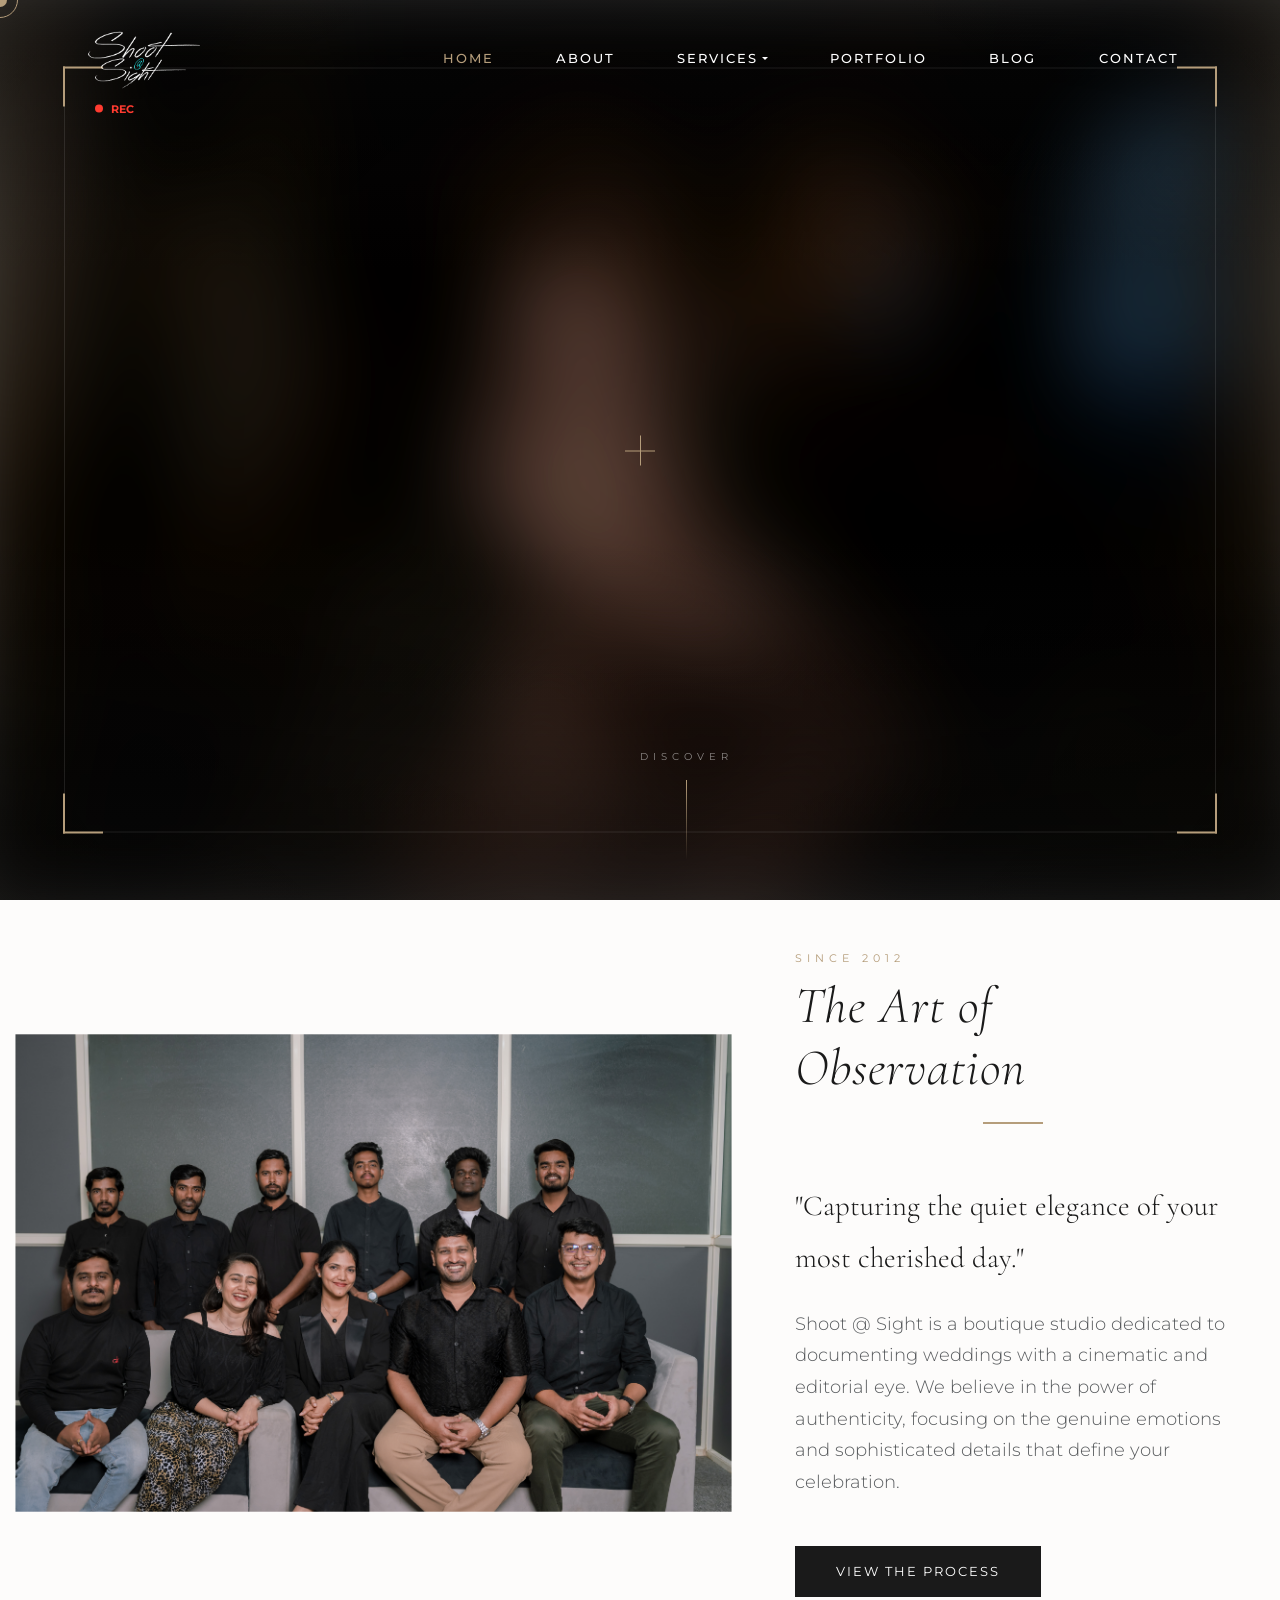
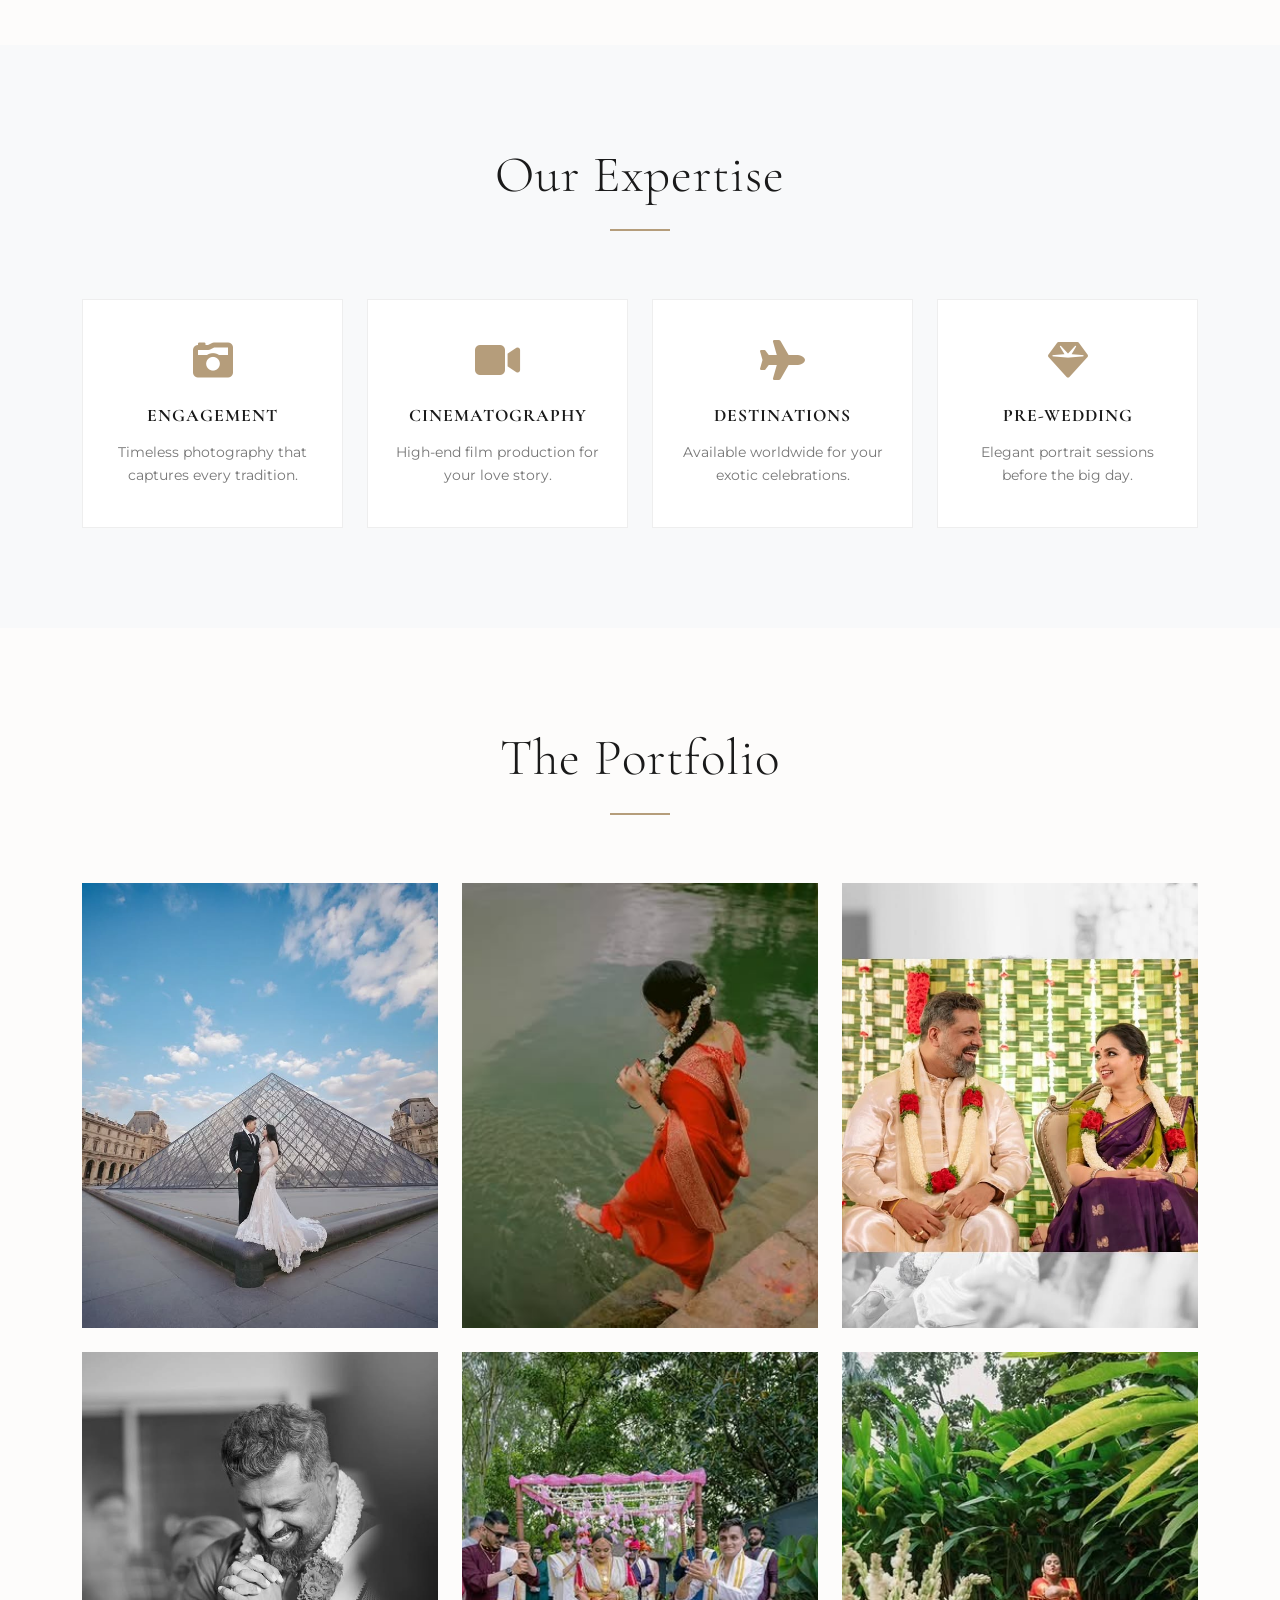
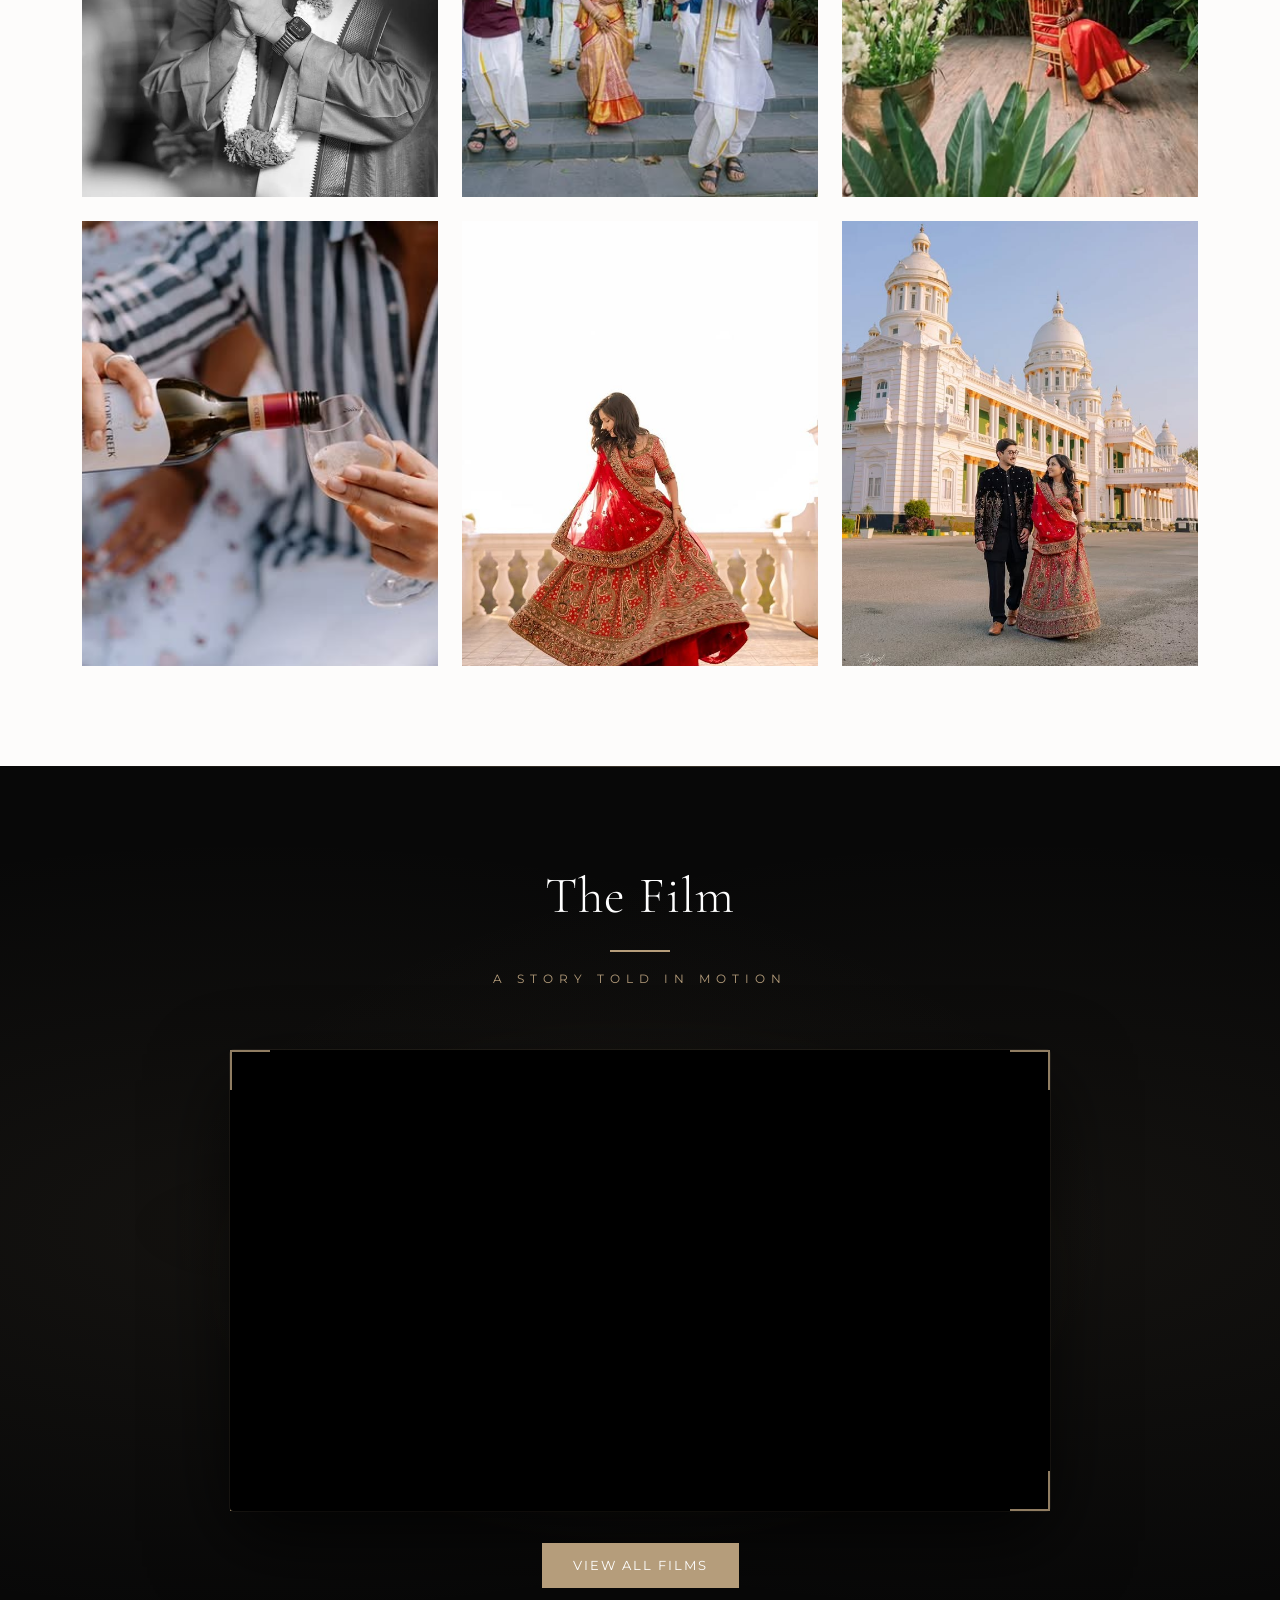
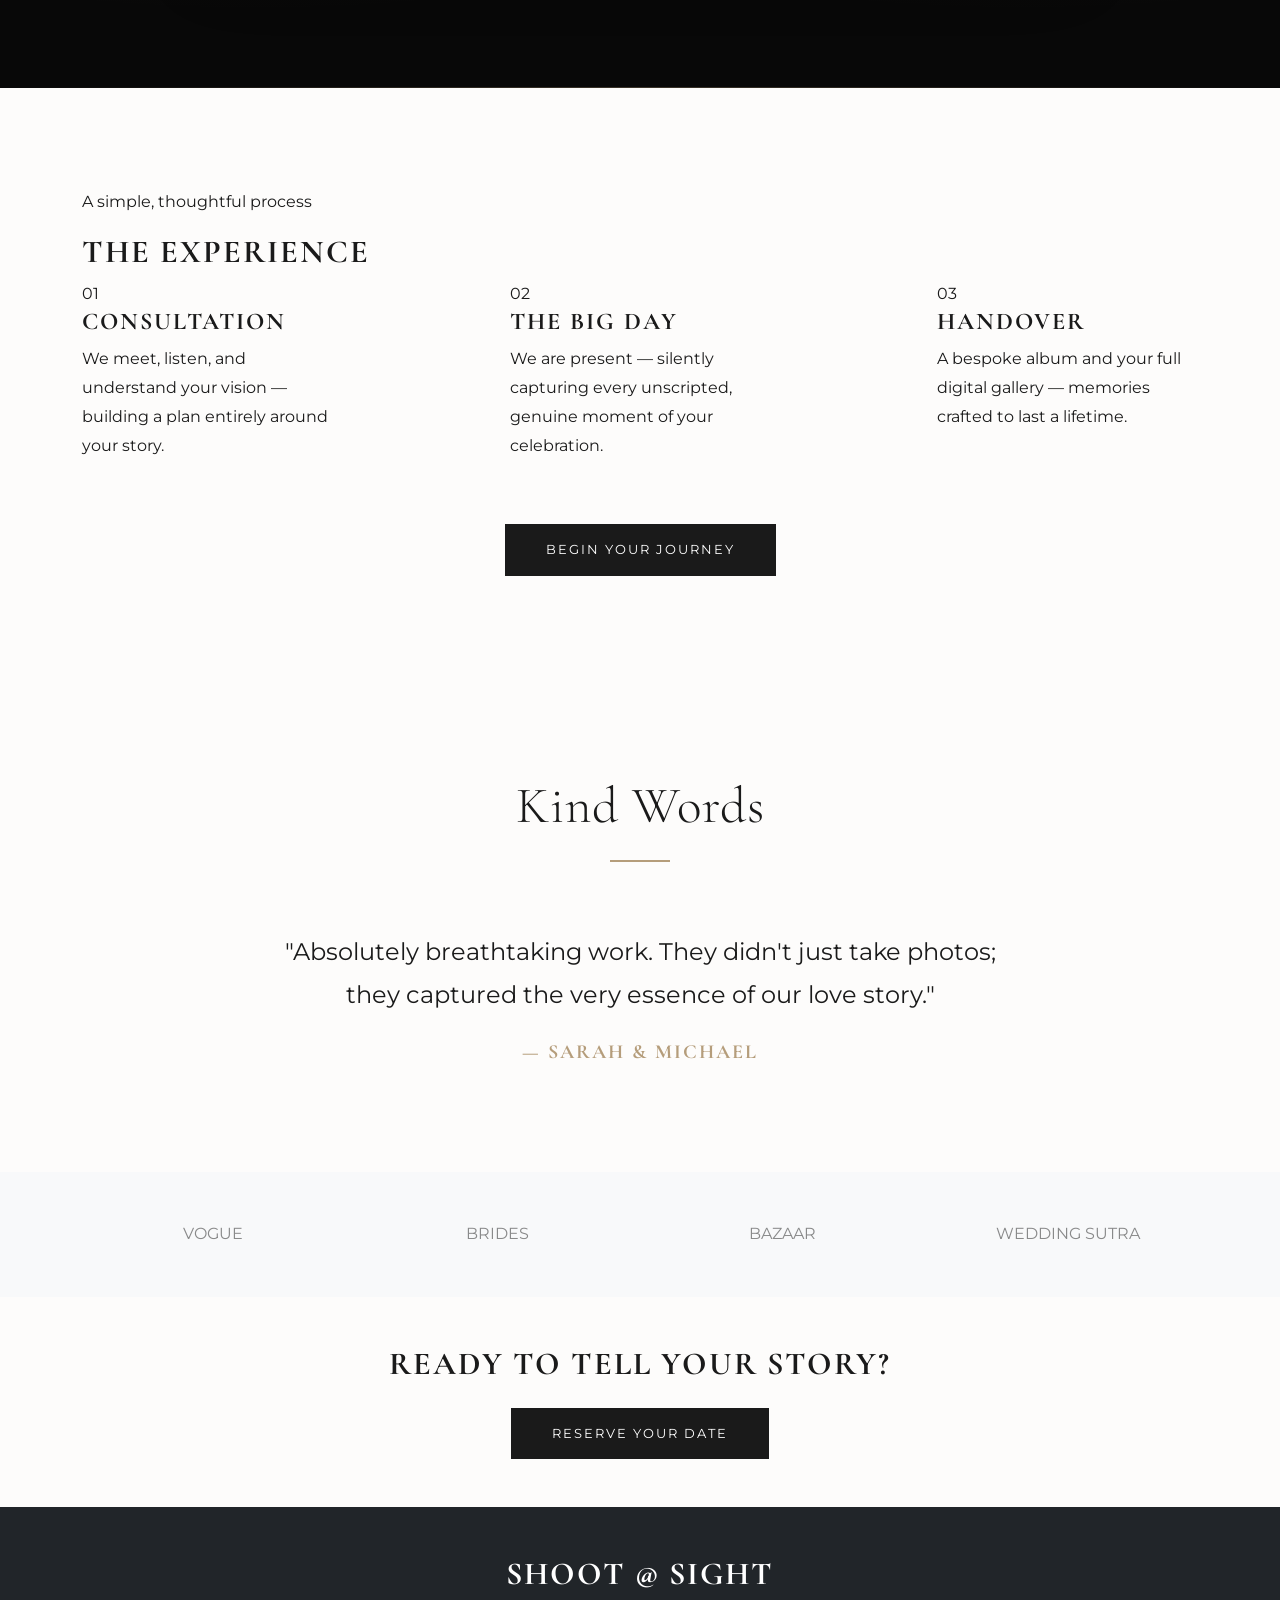
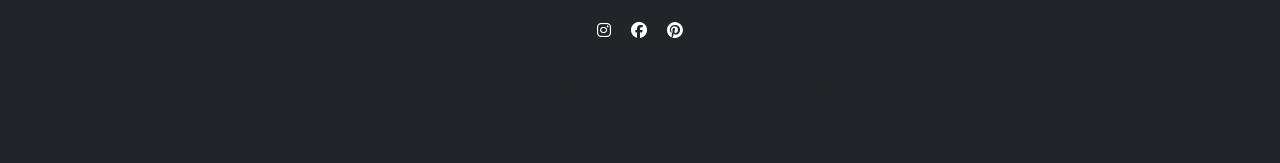
==== commit 67050295: "Update social links (Insta/WhatsApp) and fix email typo across site" ====
--- a/index.html
+++ b/index.html
@@ -68,9 +68,9 @@
                     <div class="mt-auto pt-5 d-lg-none">
                         <p class="small text-gold letter-spacing-3 mb-3">FOLLOW US</p>
                         <div class="d-flex gap-4 fs-5">
-                            <a href="#"><i class="fab fa-instagram"></i></a>
+                            <a href="https://www.instagram.com/shootatsightweddings?igsh=MW5rNnpvaXBnZXdpMA==" target="_blank"><i class="fab fa-instagram"></i></a>
+                            <a href="https://wa.me/917989776255" target="_blank"><i class="fab fa-whatsapp"></i></a>
                             <a href="#"><i class="fab fa-pinterest"></i></a>
-                            <a href="#"><i class="fab fa-facebook"></i></a>
                         </div>
                     </div>
                 </div>
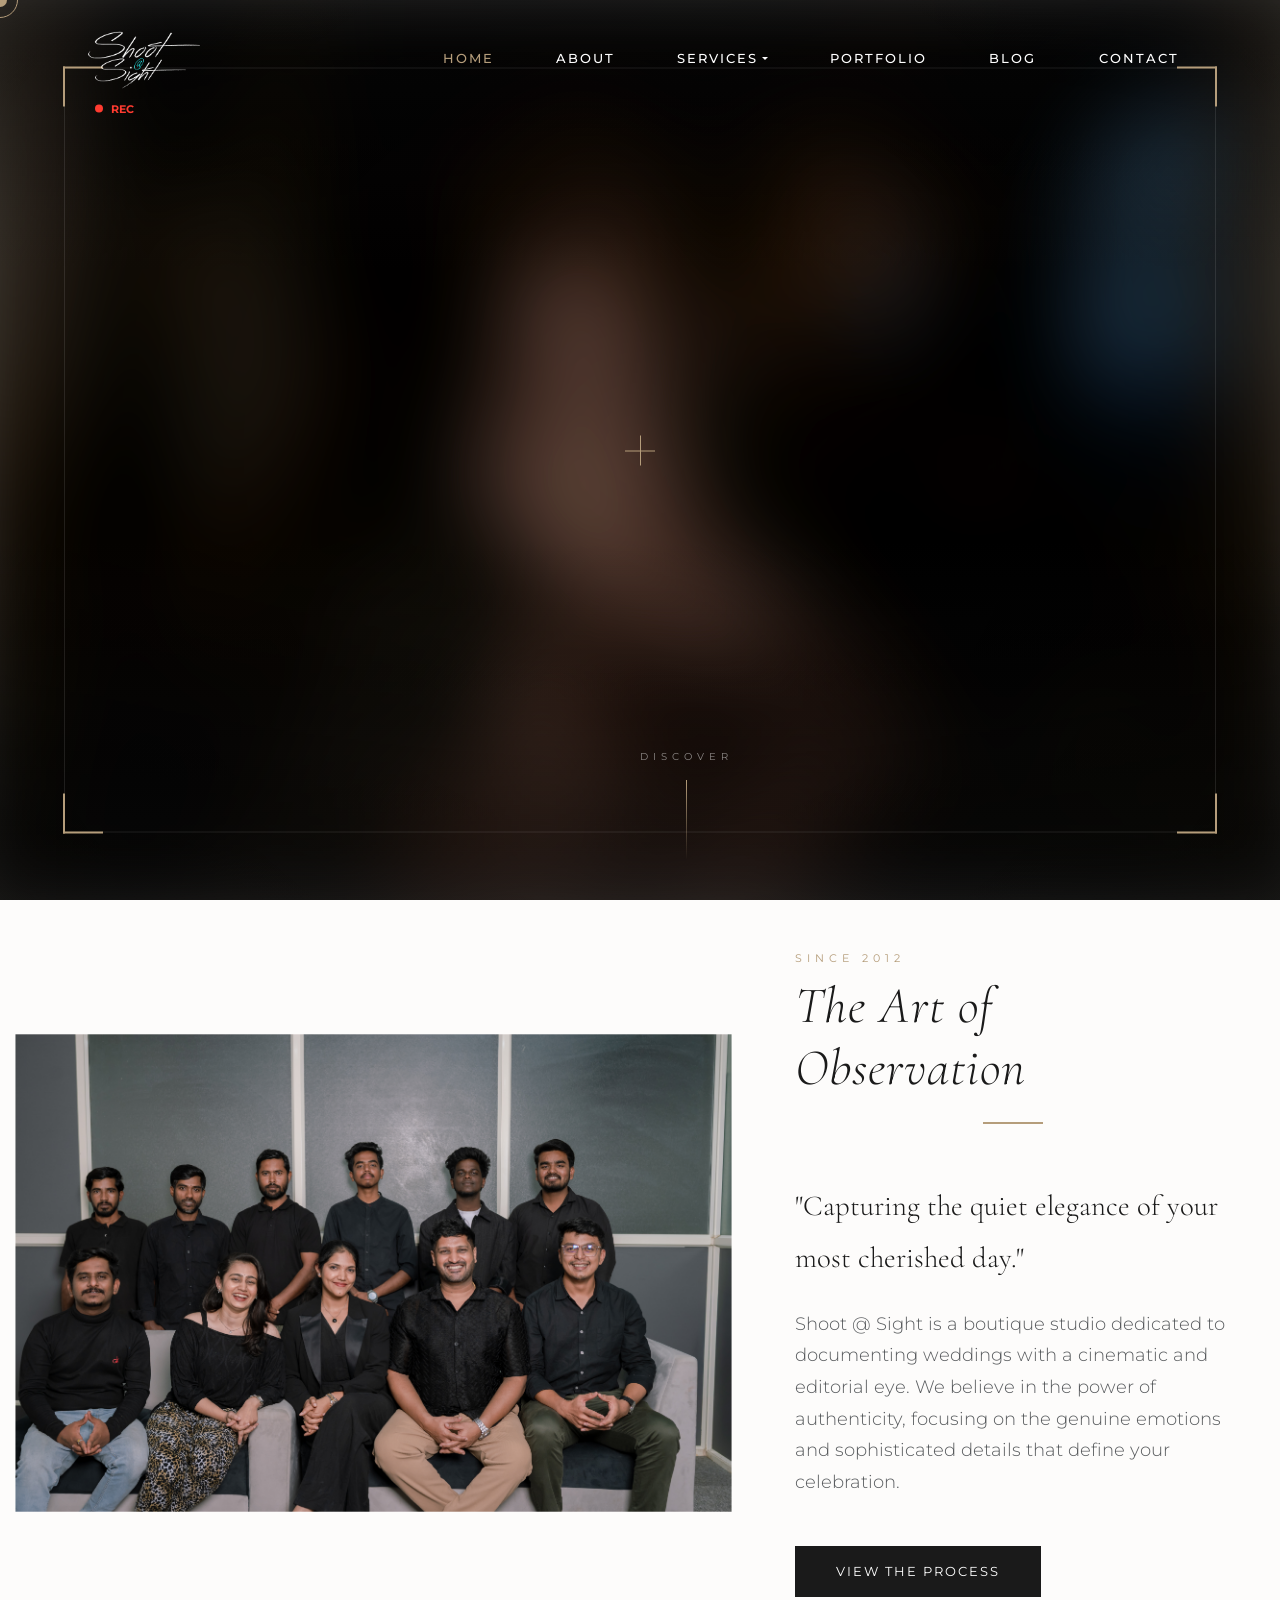
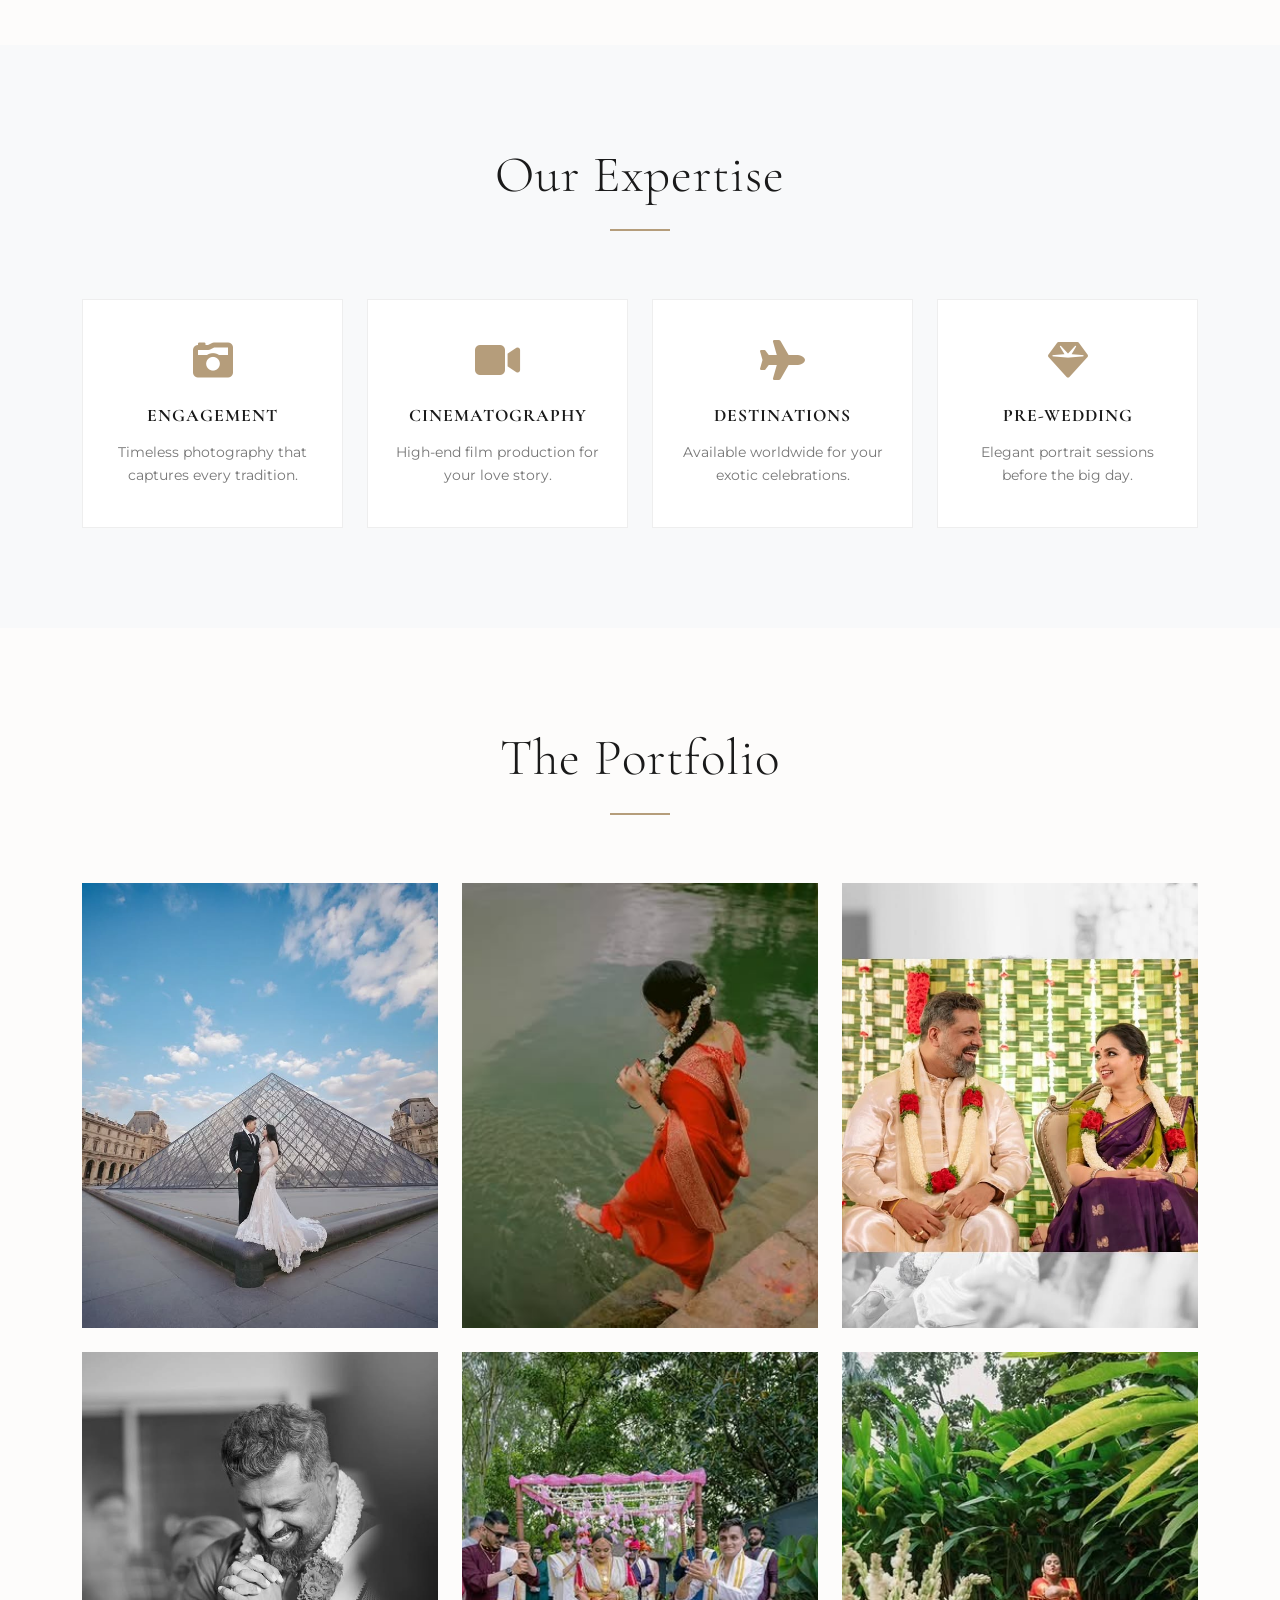
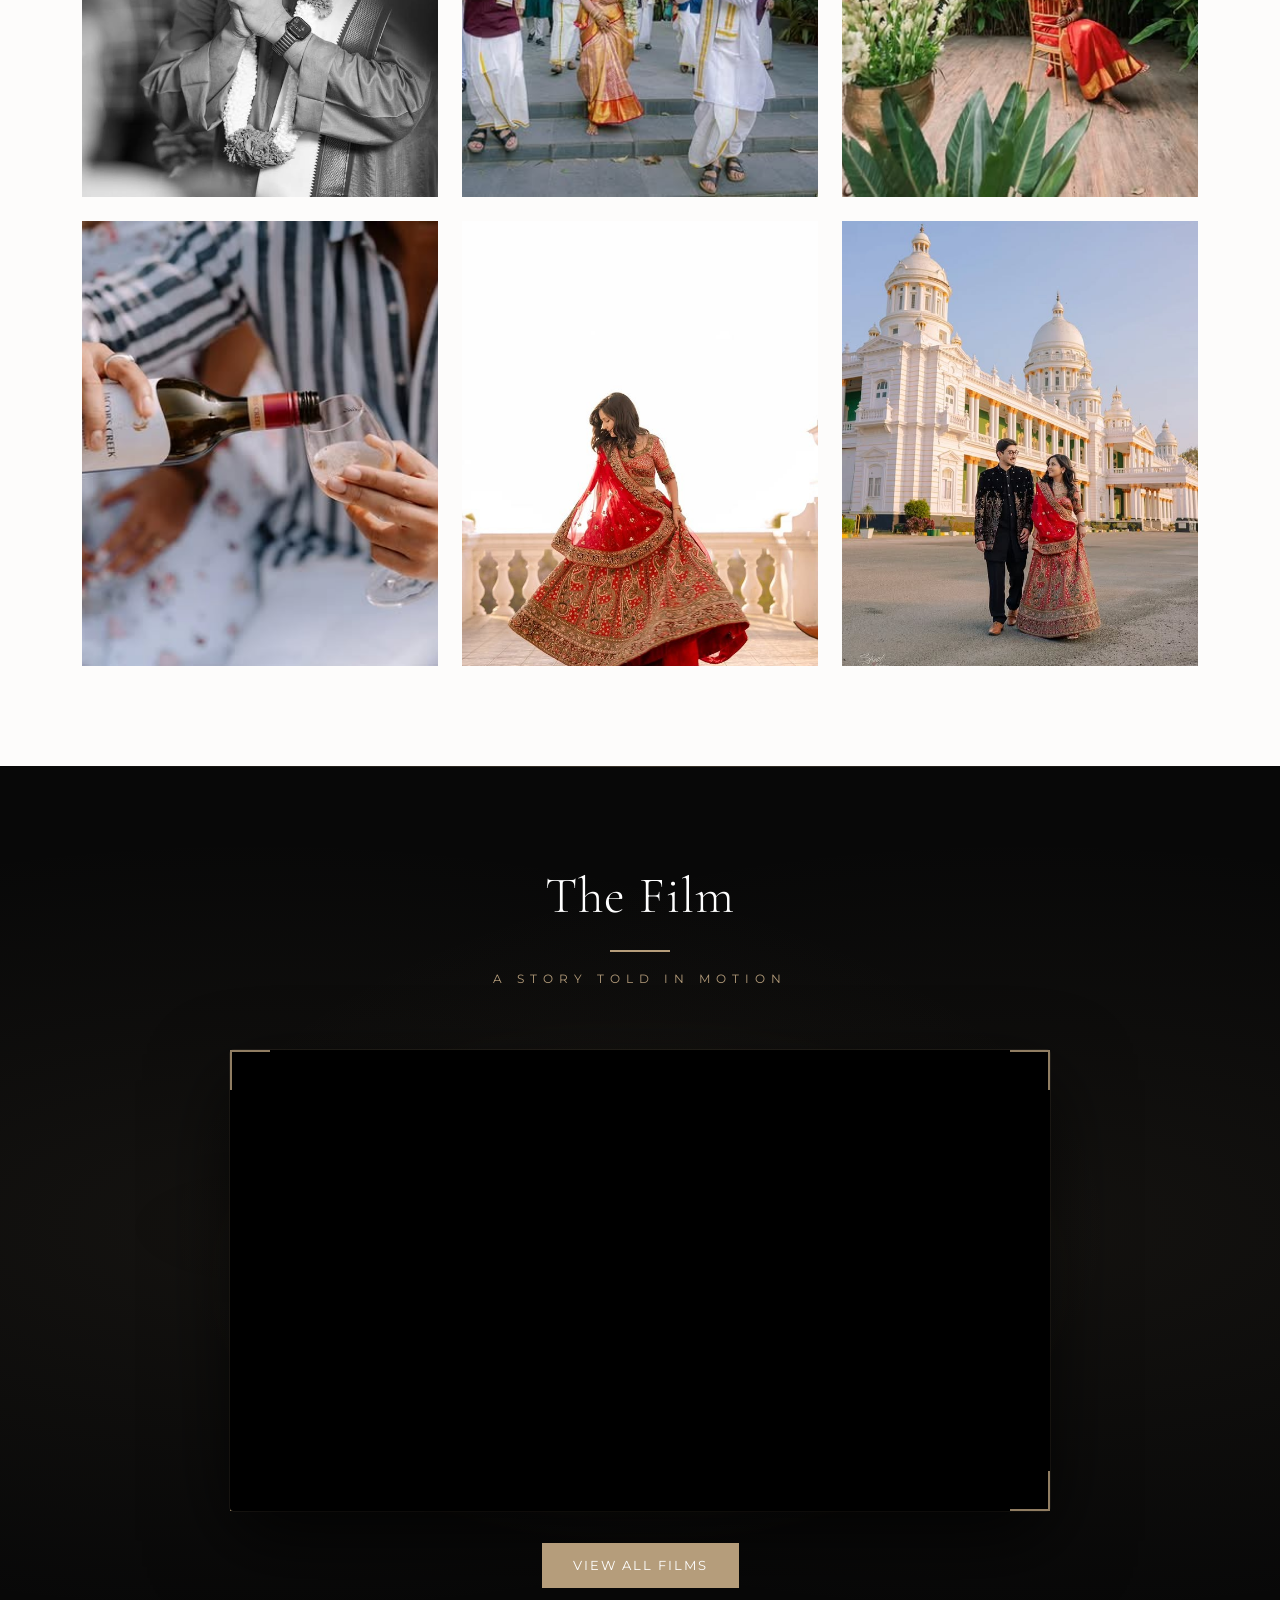
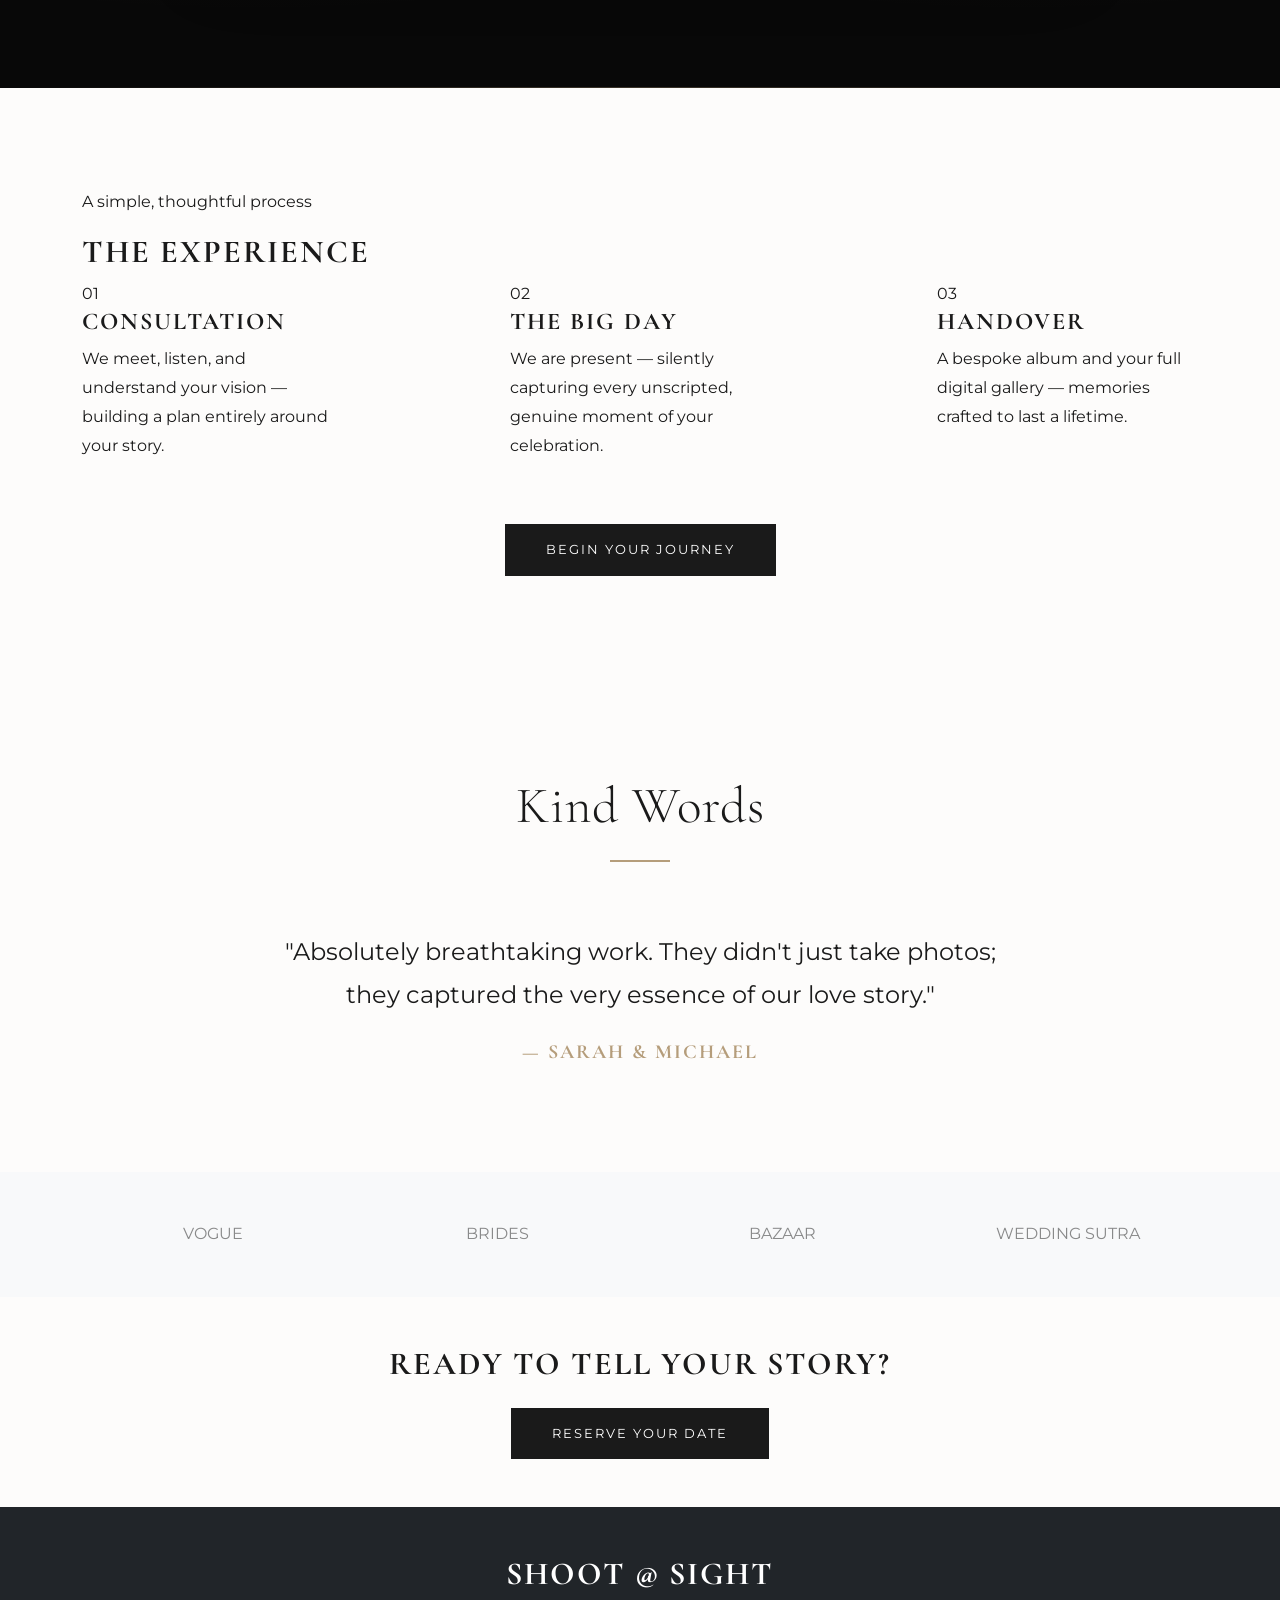
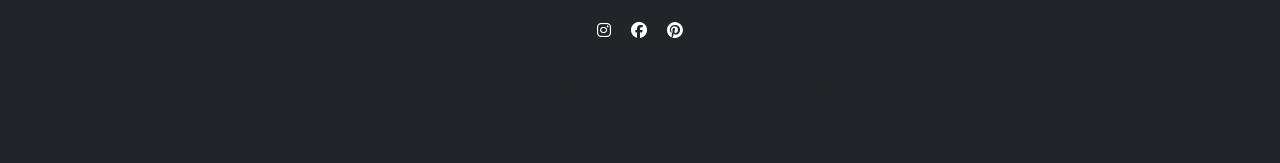
==== commit 0a51e008: "fix: generate and link high-contrast custom favicons for Google Search visibility" ====
--- a/index.html
+++ b/index.html
@@ -19,6 +19,12 @@
     
     <!-- Custom CSS -->
     <link rel="stylesheet" href="style.css">
+
+    <!-- Favicon -->
+    <link rel="apple-touch-icon" sizes="180x180" href="images/apple-touch-icon.png">
+    <link rel="icon" type="image/png" sizes="32x32" href="images/favicon-32x32.png">
+    <link rel="icon" type="image/png" sizes="16x16" href="images/favicon-16x16.png">
+    <link rel="manifest" href="site.webmanifest">
 </head>
 <body>
     <!-- Custom Cursor -->
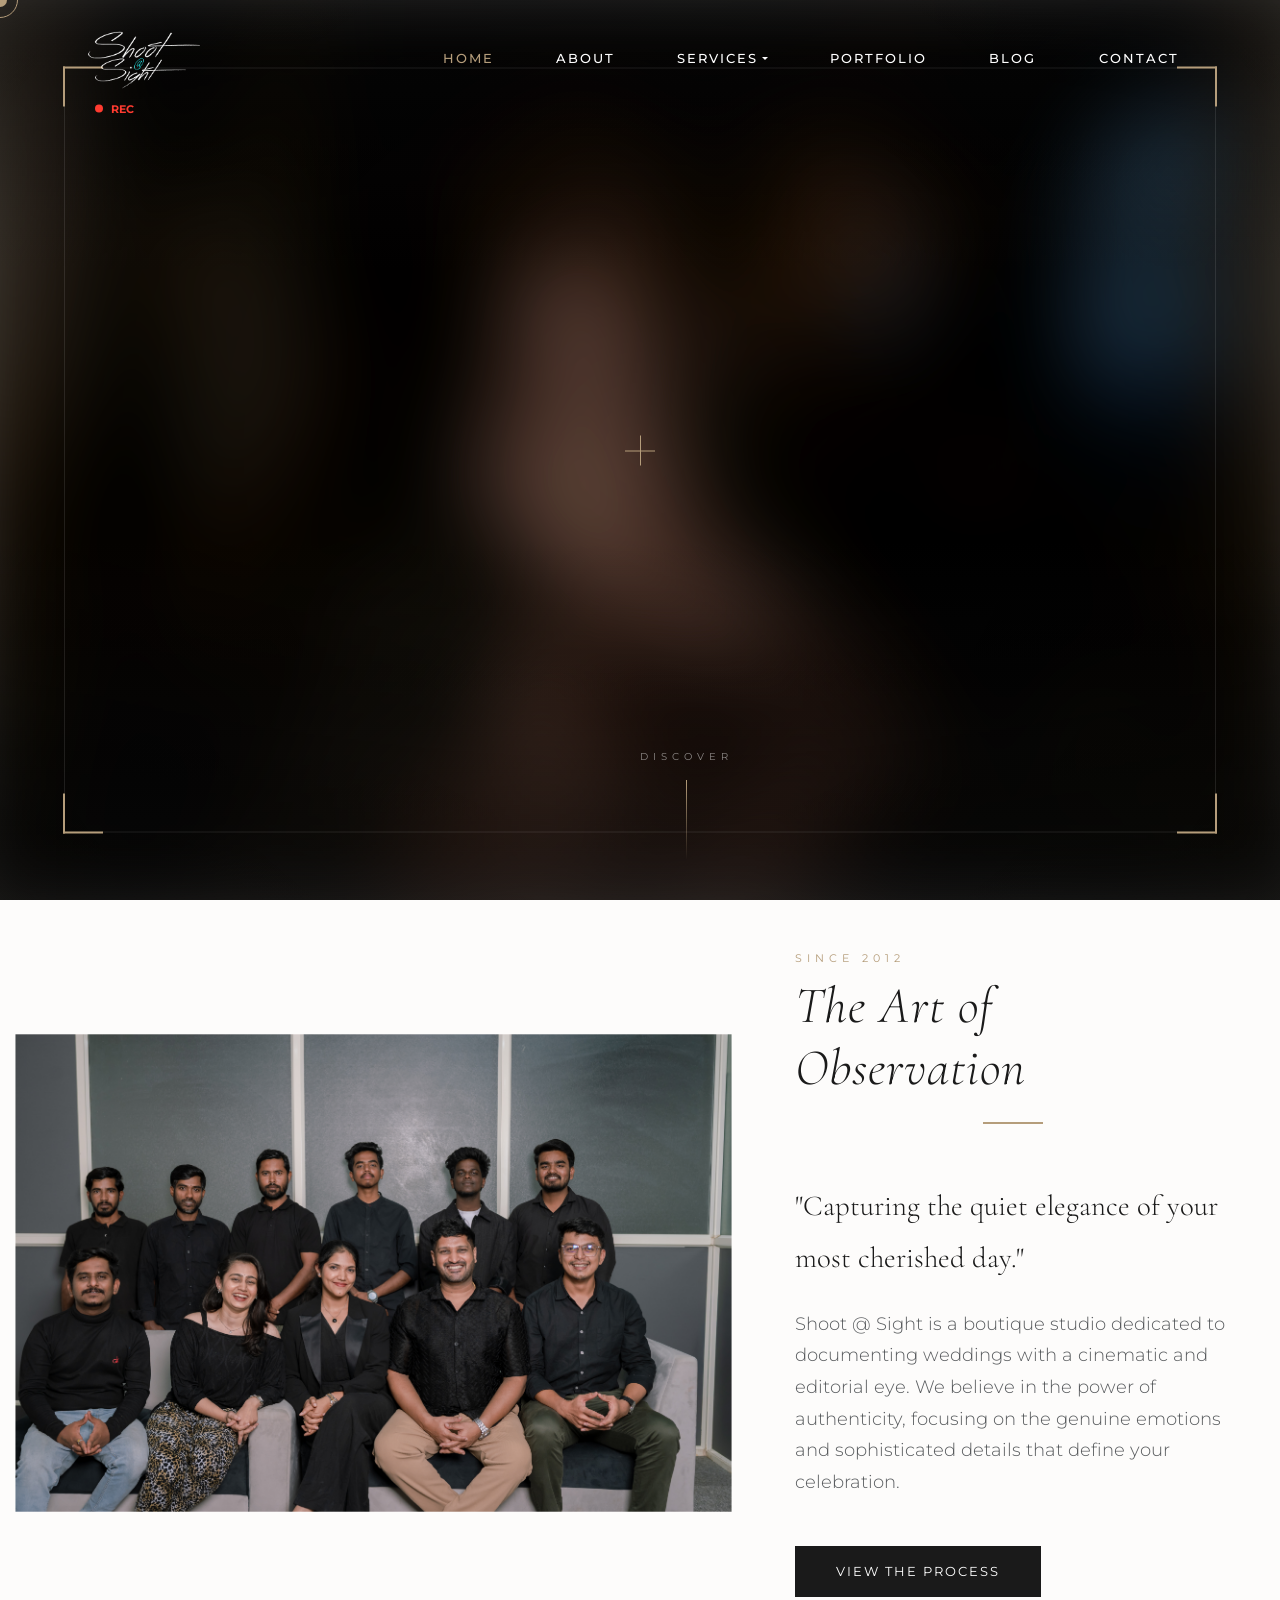
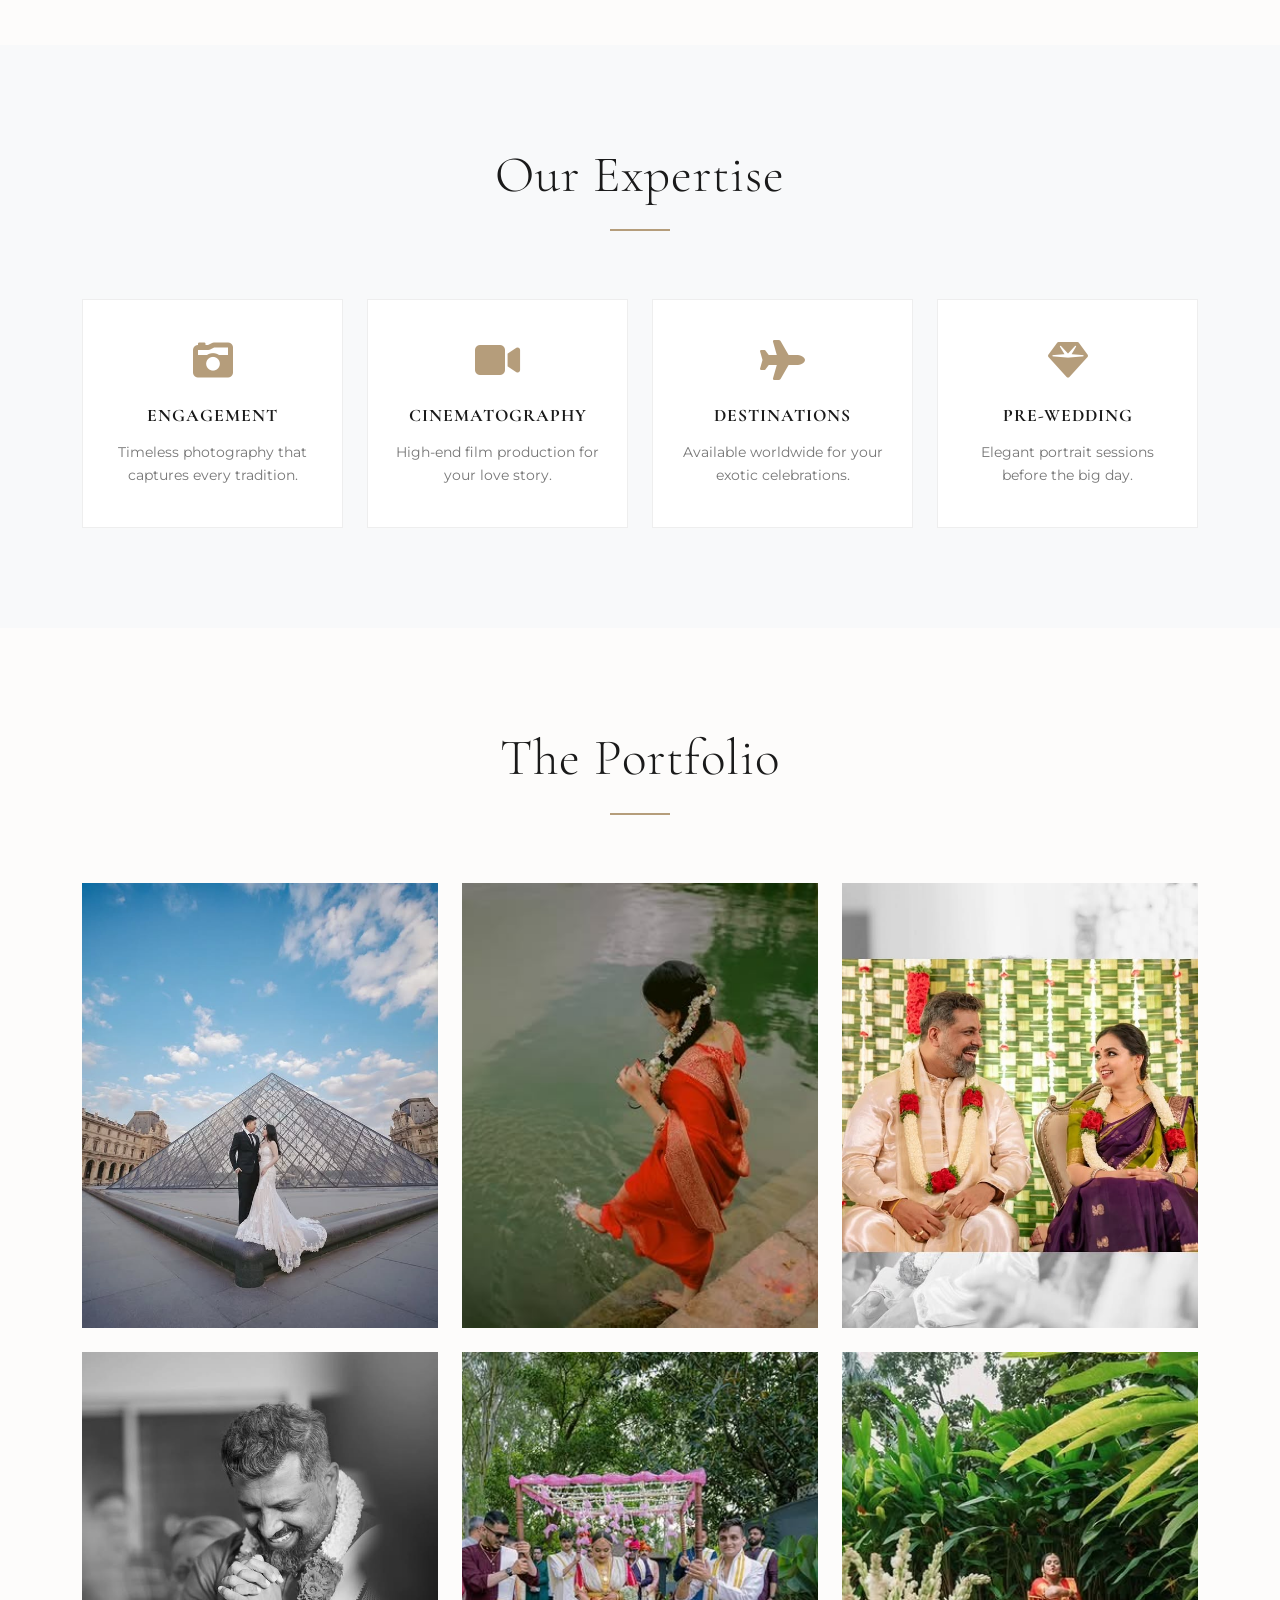
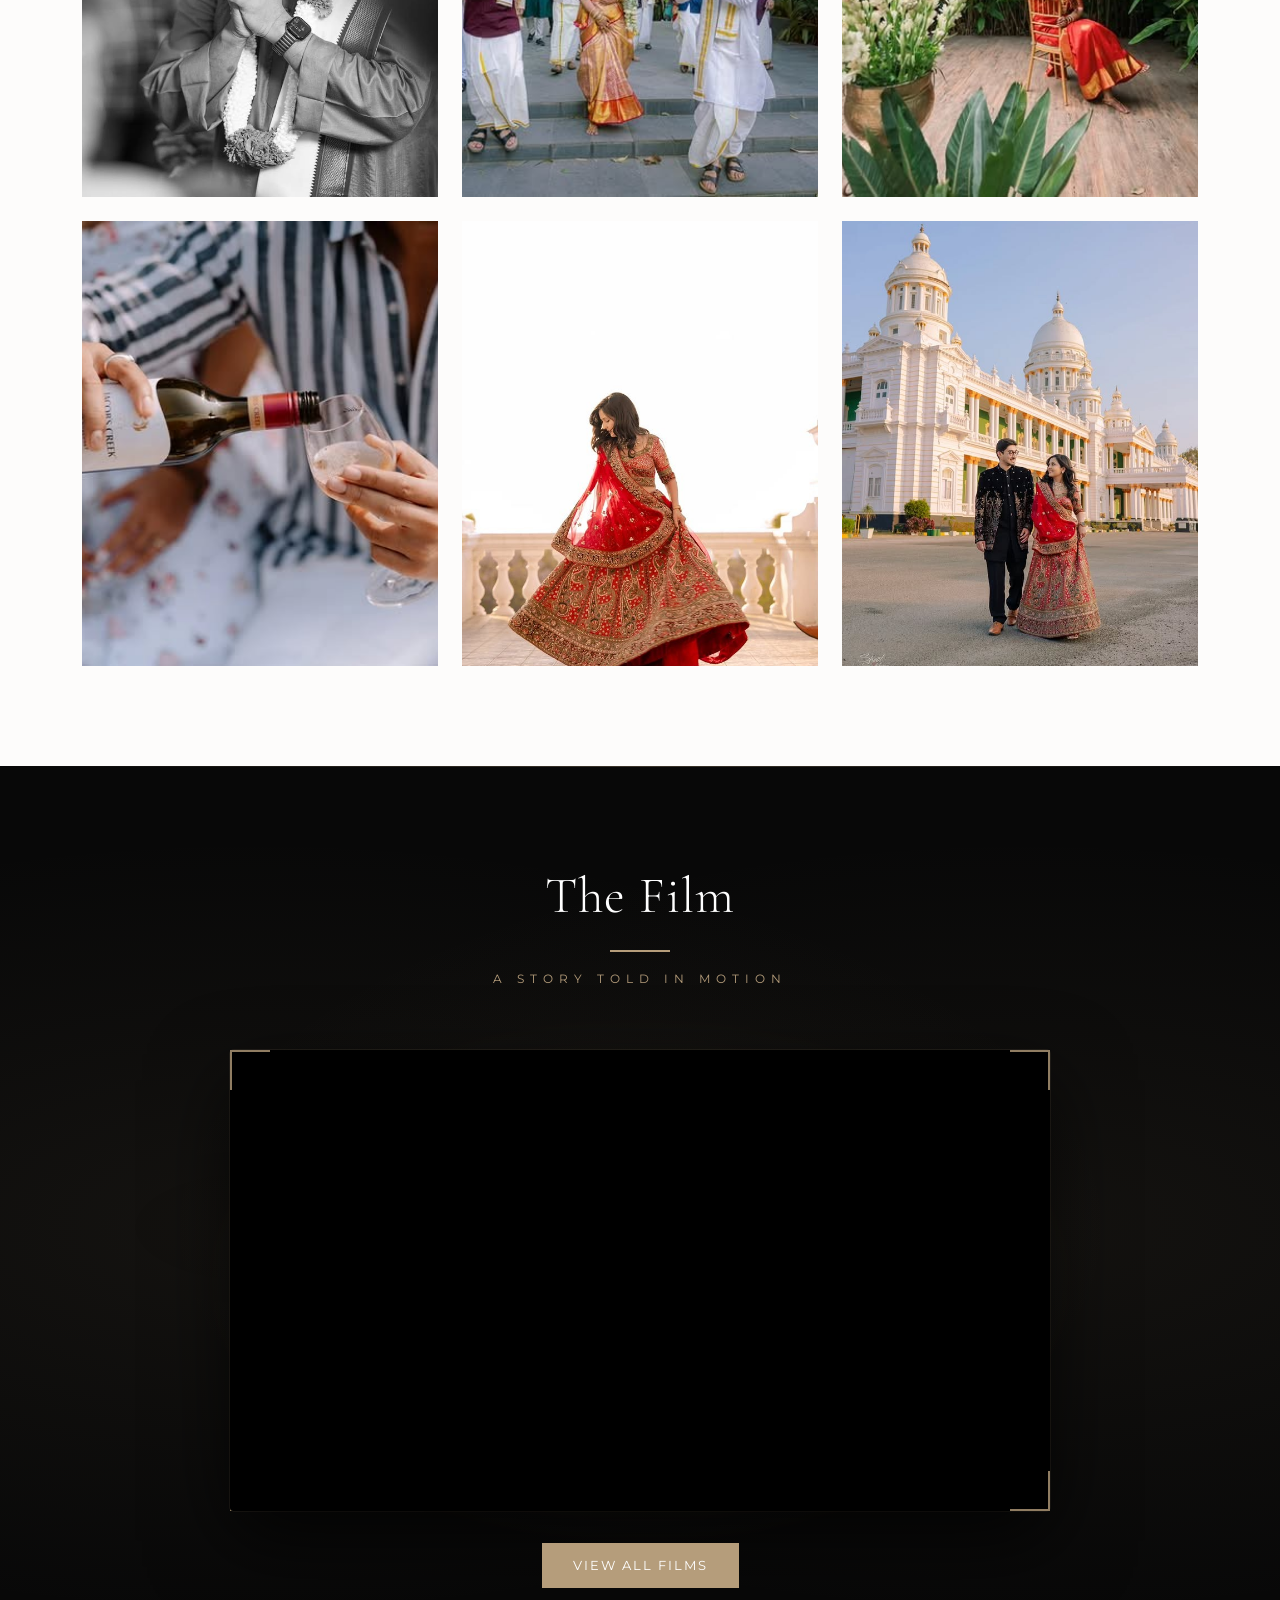
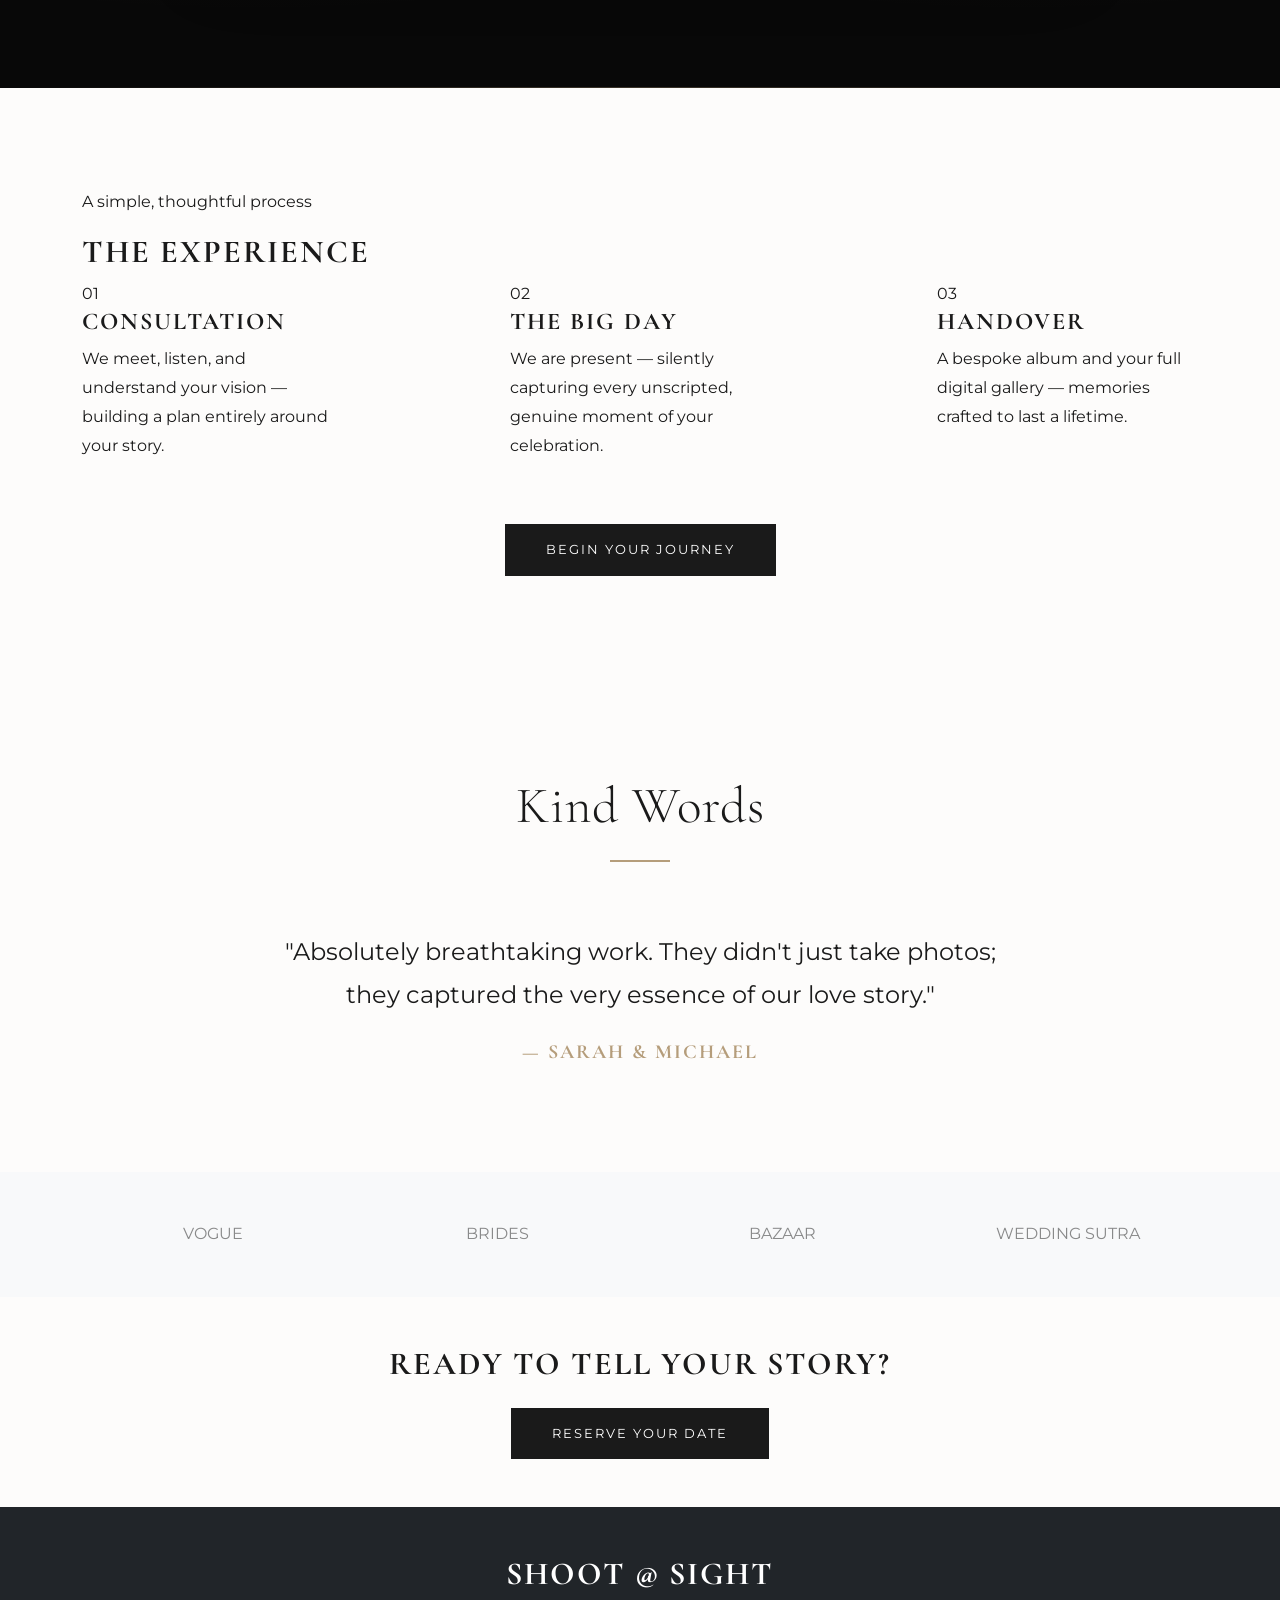
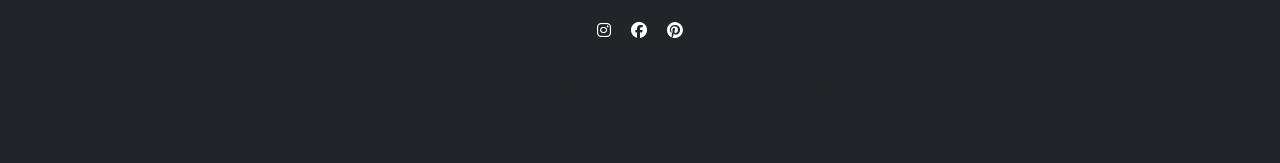
==== commit 97636a55: "Add Google Ads tag (AW-18456408306) to all pages Co-Authored-By: Claude Opus 5 <noreply@anthropic.co" ====
--- a/index.html
+++ b/index.html
@@ -1,6 +1,15 @@
 <!DOCTYPE html>
 <html lang="en">
 <head>
+    <!-- Google tag (gtag.js) -->
+    <script async src="https://www.googletagmanager.com/gtag/js?id=AW-18456408306"></script>
+    <script>
+      window.dataLayer = window.dataLayer || [];
+      function gtag(){dataLayer.push(arguments);}
+      gtag('js', new Date());
+
+      gtag('config', 'AW-18456408306');
+    </script>
     <meta charset="UTF-8">
     <meta name="viewport" content="width=device-width, initial-scale=1.0">
     <title>Shoot @ Sight | Premium Wedding Photography</title>
